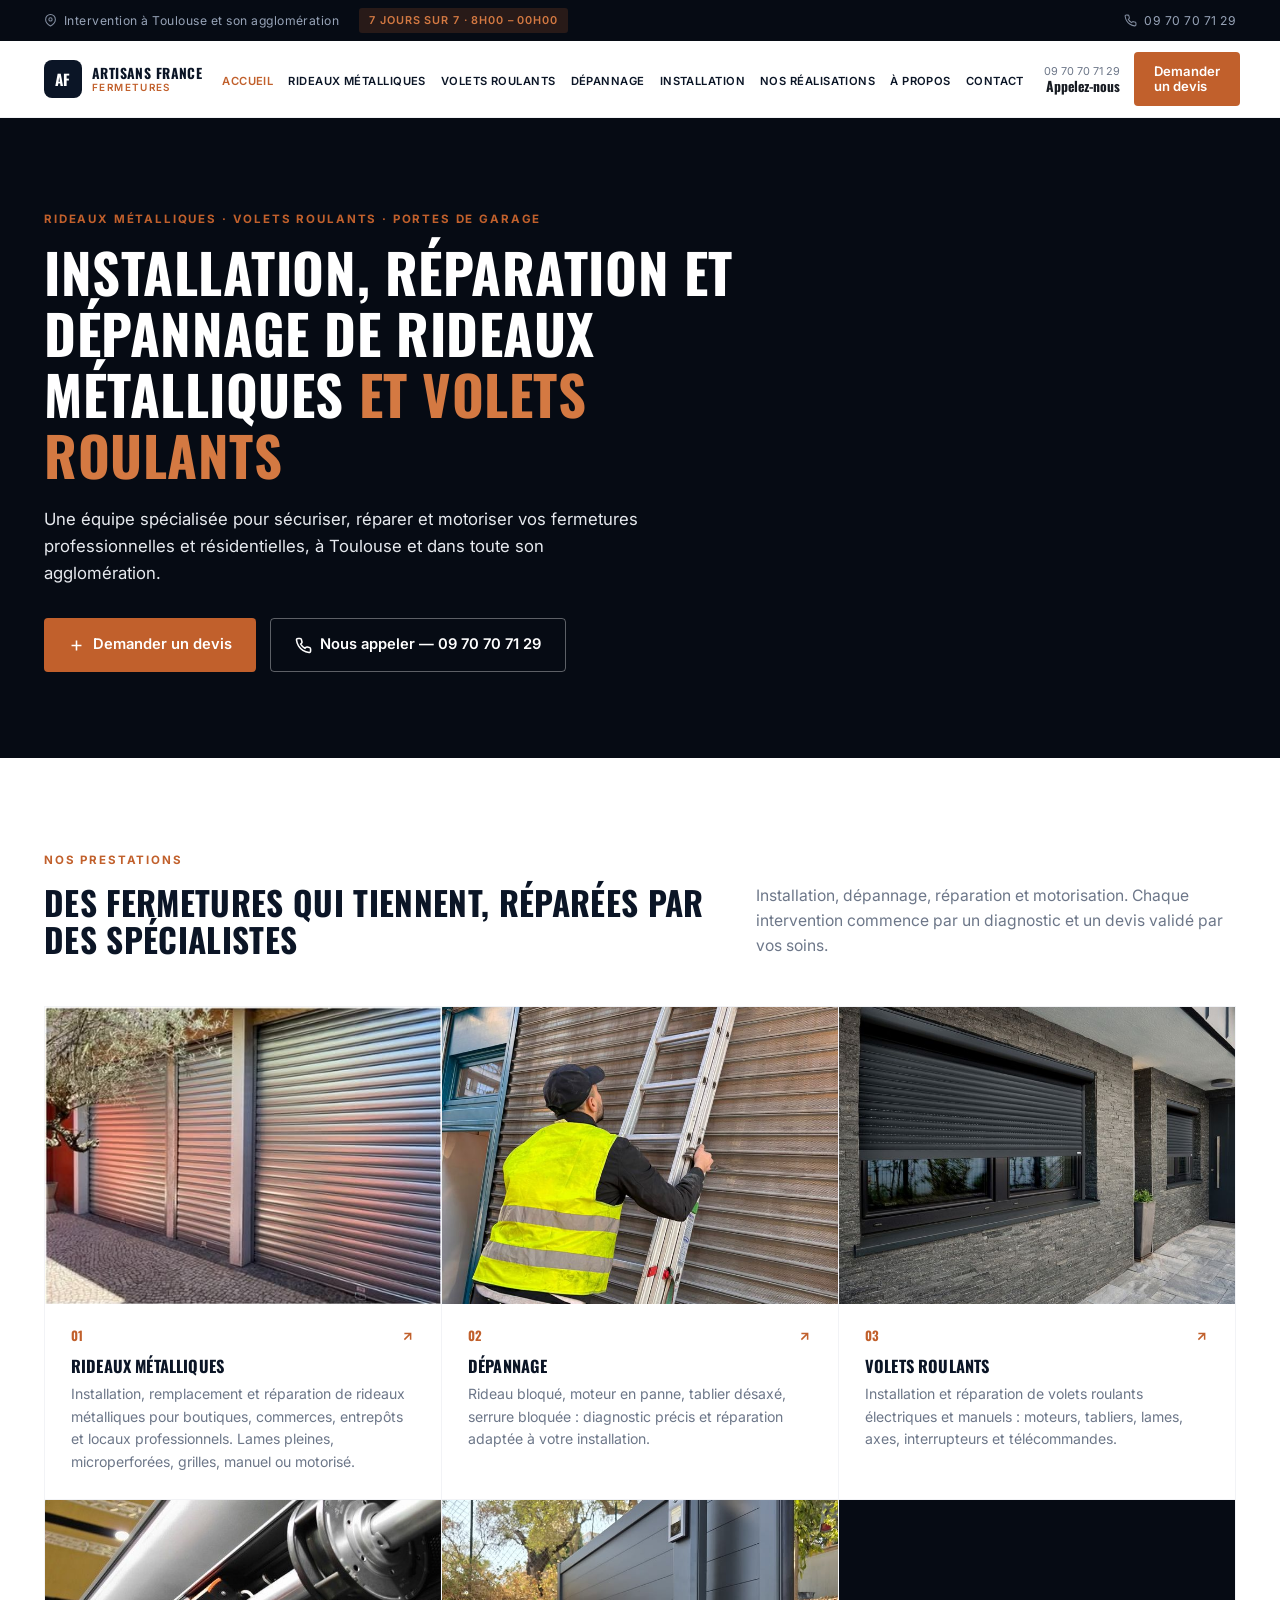
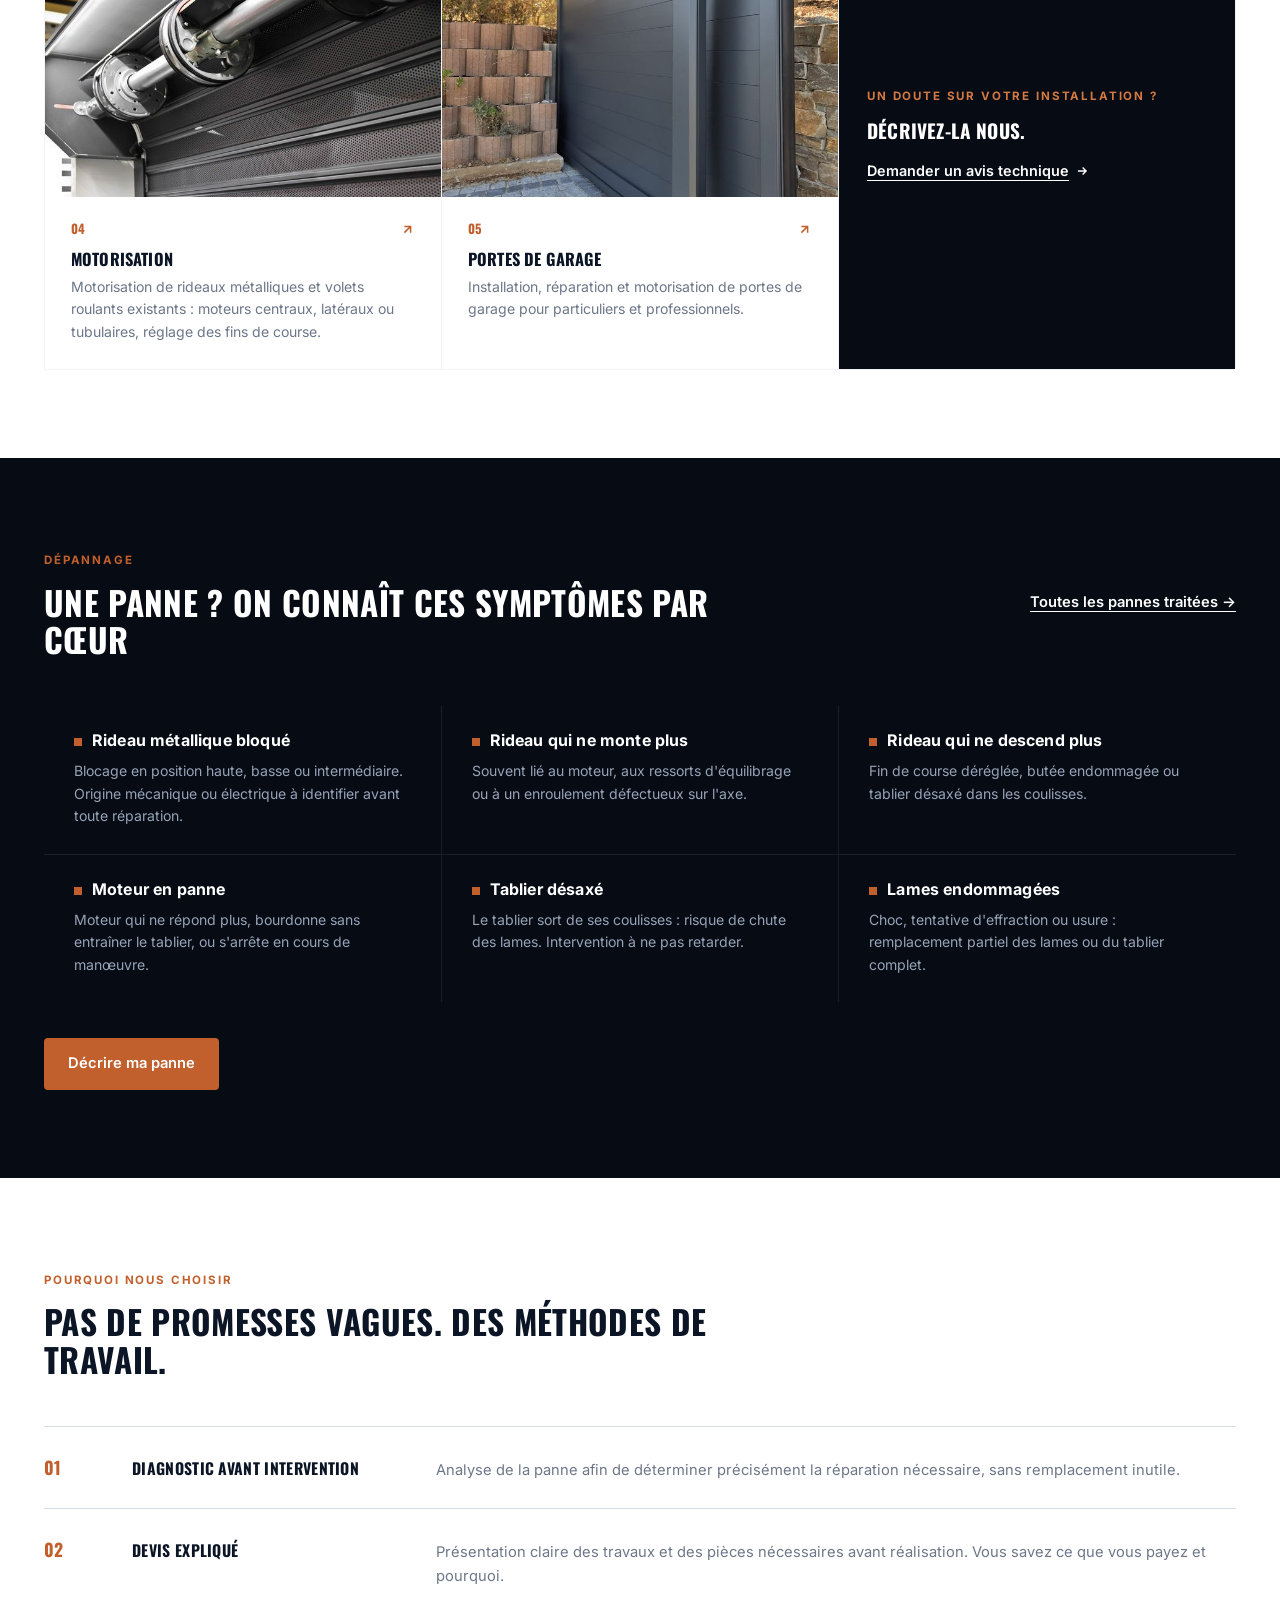
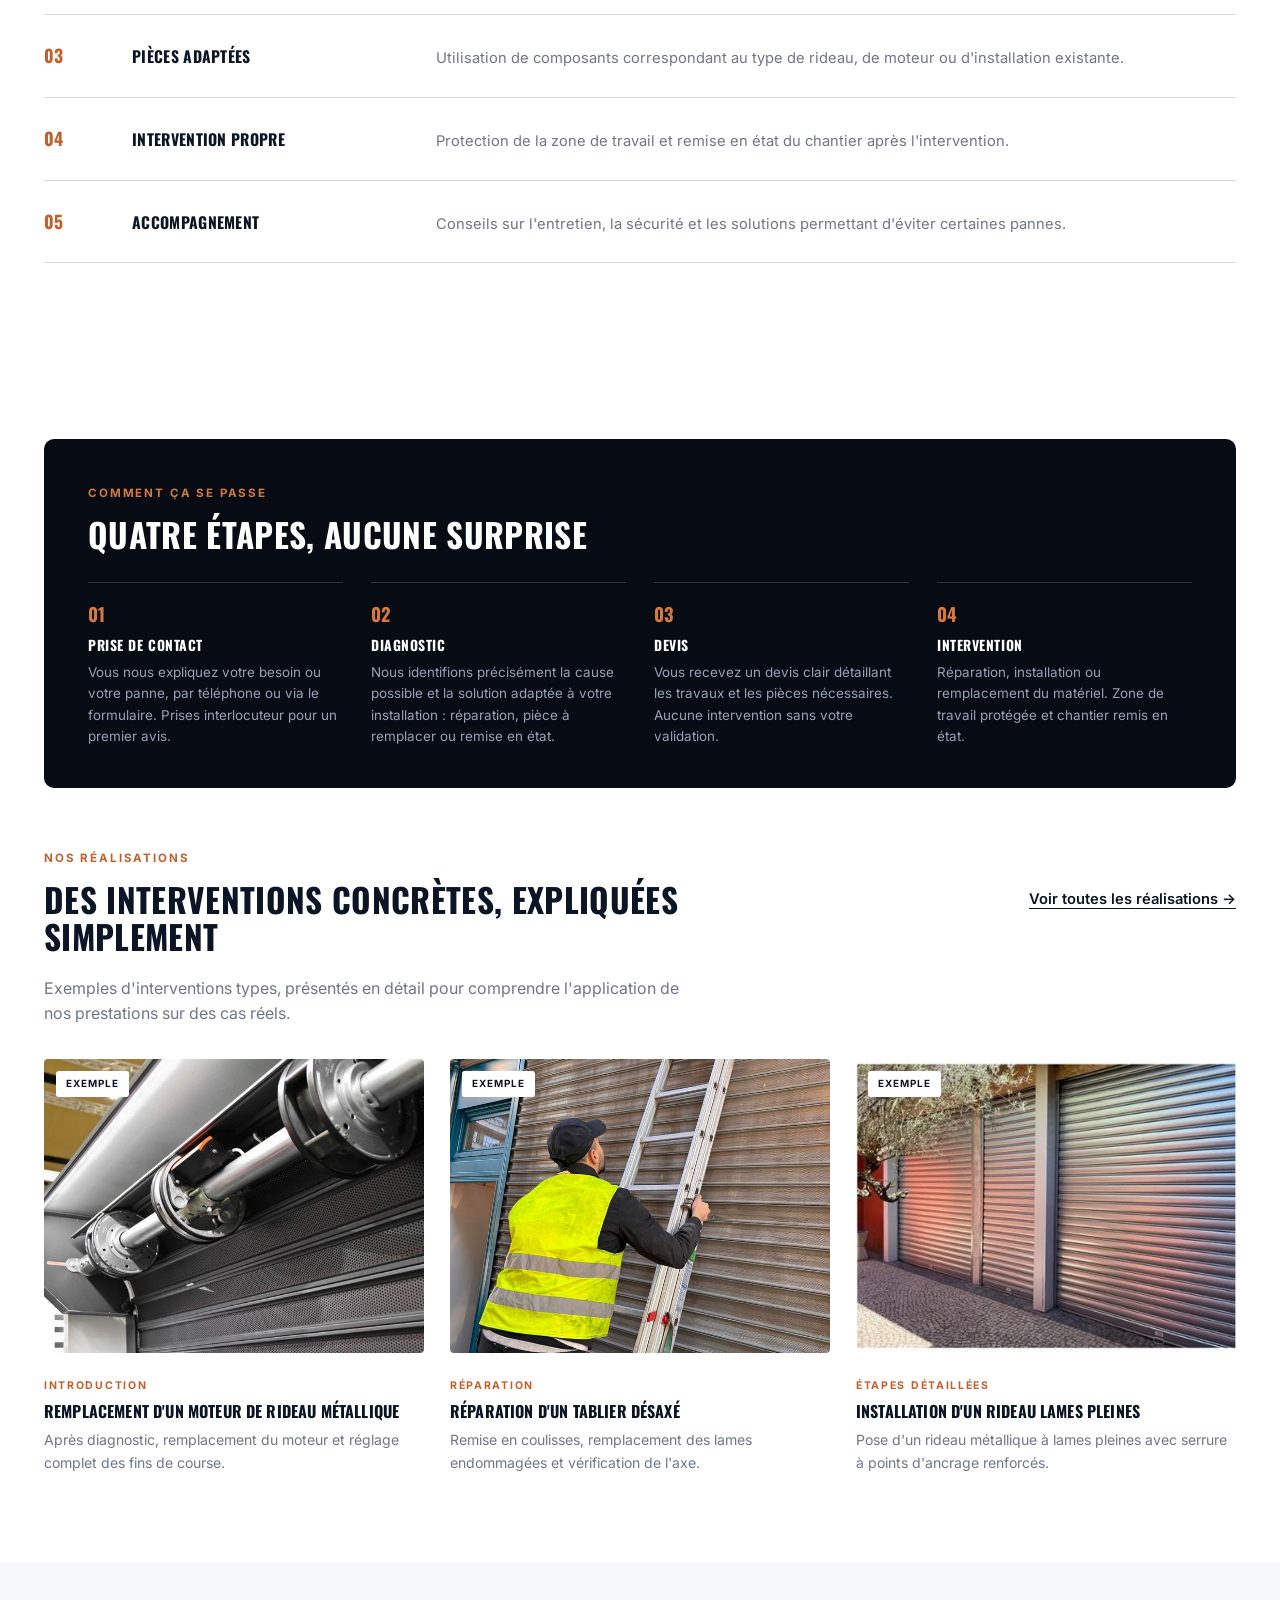
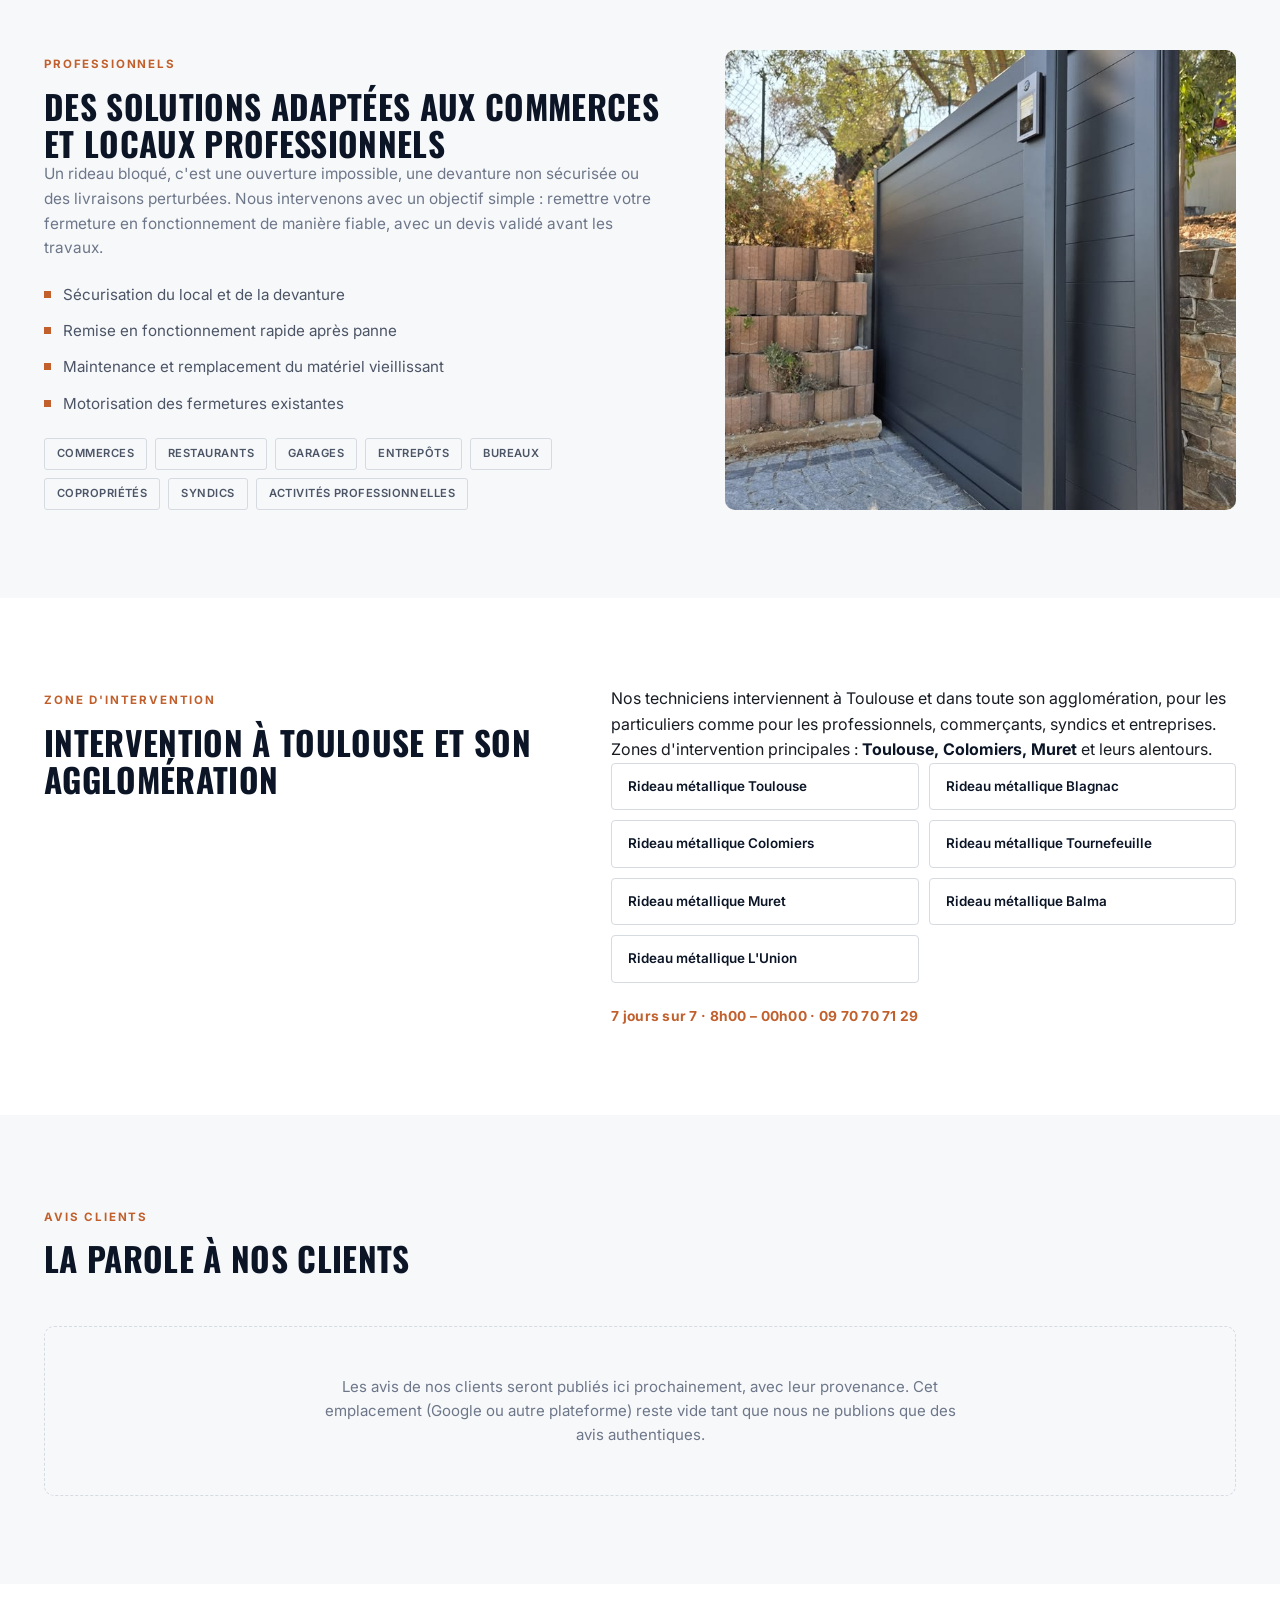
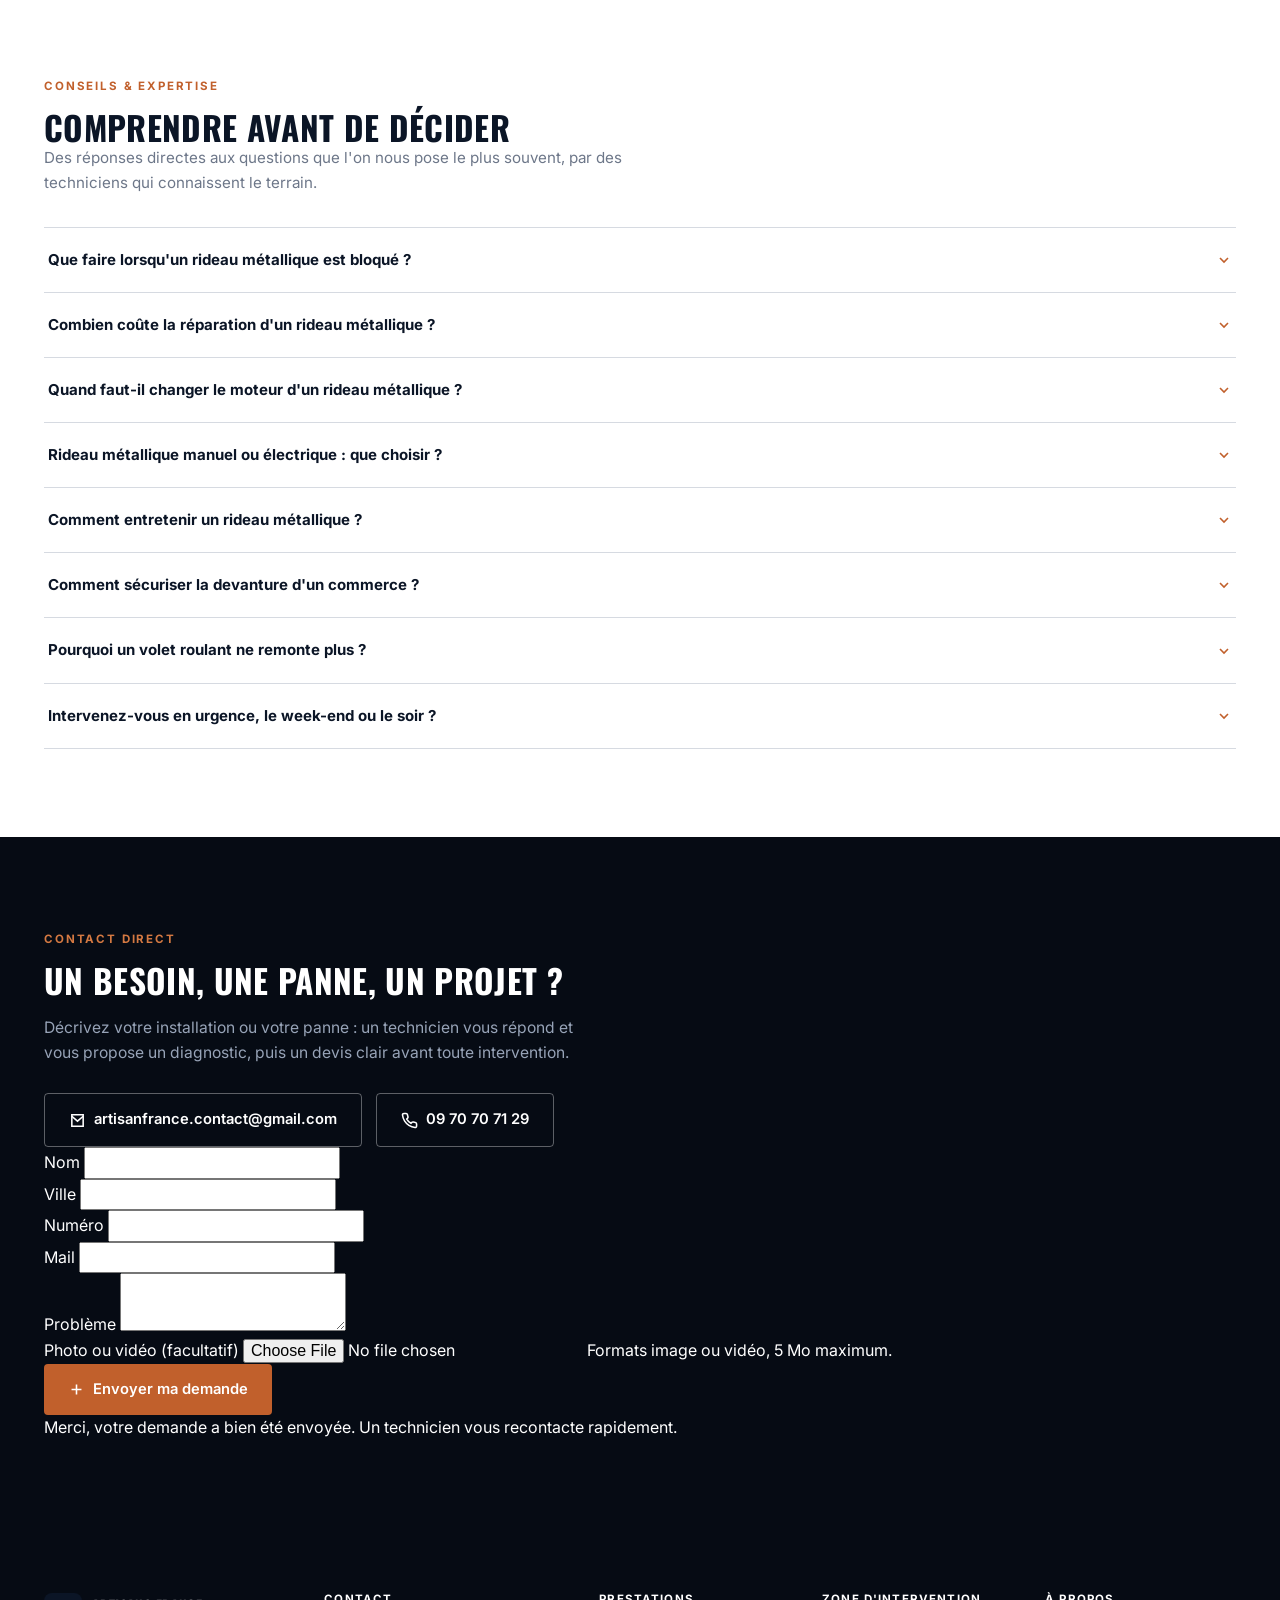
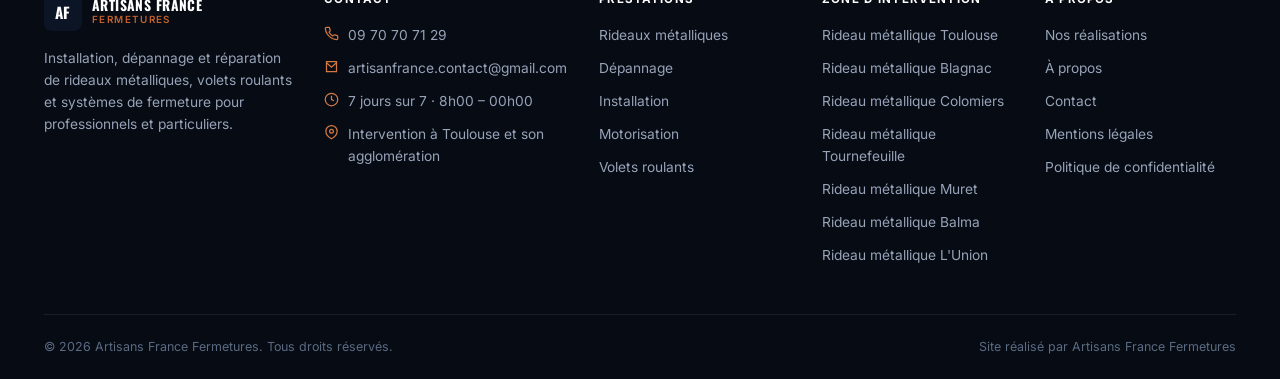
==== index.html @ 37d90411 "Add files via upload" ====
<!DOCTYPE html>
<html lang="fr">
<head>
<meta charset="UTF-8">
<meta name="viewport" content="width=device-width, initial-scale=1">
<title>Artisans France Fermetures — Rideaux Métalliques, Volets Roulants & Portes de Garage à Toulouse</title>
<meta name="description" content="Installation, réparation et dépannage de rideaux métalliques, volets roulants et portes de garage. Techniciens qualifiés, devis clair, intervention à Toulouse et dans son agglomération, 7j/7.">
<meta name="theme-color" content="#060b14">
<link rel="preconnect" href="https://fonts.googleapis.com">
<link rel="preconnect" href="https://fonts.gstatic.com" crossorigin>
<link href="https://fonts.googleapis.com/css2?family=Oswald:wght@500;600;700&family=Inter:wght@400;500;600;700;800&display=swap" rel="stylesheet">
<link rel="stylesheet" href="css/style.css">
<link rel="icon" href="data:image/svg+xml,%3Csvg xmlns='http://www.w3.org/2000/svg' viewBox='0 0 100 100'%3E%3Crect width='100' height='100' rx='16' fill='%23060b14'/%3E%3Cpath d='M20 35h60M20 50h60M20 65h60' stroke='%23c1602c' stroke-width='8' stroke-linecap='round'/%3E%3C/svg%3E">
</head>
<body>

<!-- Top bar -->
<div class="topbar">
  <div class="container">
    <div class="topbar-left">
      <span><svg viewBox="0 0 24 24" fill="none" stroke="currentColor" stroke-width="2"><path d="M21 10c0 7-9 12-9 12s-9-5-9-12a9 9 0 1 1 18 0z"/><circle cx="12" cy="10" r="3"/></svg> Intervention à Toulouse et son agglomération</span>
      <span class="topbar-badge">7 jours sur 7 · 8h00 – 00h00</span>
    </div>
    <div class="topbar-right">
      <a href="tel:+33970707129"><svg viewBox="0 0 24 24" fill="none" stroke="currentColor" stroke-width="2"><path d="M22 16.92v3a2 2 0 0 1-2.18 2 19.79 19.79 0 0 1-8.63-3.07 19.5 19.5 0 0 1-6-6 19.79 19.79 0 0 1-3.07-8.67A2 2 0 0 1 4.11 2h3a2 2 0 0 1 2 1.72c.127.96.362 1.903.7 2.81a2 2 0 0 1-.45 2.11L8.09 9.91a16 16 0 0 0 6 6l1.27-1.27a2 2 0 0 1 2.11-.45c.907.338 1.85.573 2.81.7A2 2 0 0 1 22 16.92z"/></svg> 09 70 70 71 29</a>
    </div>
  </div>
</div>

<!-- Header -->
<header class="site-header">
  <div class="container">
    <a href="index.html" class="brand">
      <span class="brand-mark">AF</span>
      <span class="brand-text"><strong>Artisans France</strong><span>Fermetures</span></span>
    </a>

    <button class="nav-toggle" aria-label="Ouvrir le menu" aria-expanded="false">
      <svg viewBox="0 0 24 24" fill="none" stroke="currentColor" stroke-width="2"><path d="M3 6h18M3 12h18M3 18h18" stroke-linecap="round"/></svg>
    </button>

    <nav class="main-nav">
      <ul>
        <li><a class="nav-link active" href="index.html">Accueil</a></li>
        <li><a class="nav-link" href="rideaux-metalliques.html">Rideaux métalliques</a></li>
        <li><a class="nav-link" href="volets-roulants.html">Volets roulants</a></li>
        <li><a class="nav-link" href="depannage.html">Dépannage</a></li>
        <li><a class="nav-link" href="installation.html">Installation</a></li>
        <li><a class="nav-link" href="#realisations">Nos réalisations</a></li>
        <li><a class="nav-link" href="#apropos">À propos</a></li>
        <li><a class="nav-link" href="#contact">Contact</a></li>
      </ul>
      <div class="header-cta">
        <div class="header-phone">
          <small>09 70 70 71 29</small>
          <strong>Appelez-nous</strong>
        </div>
        <a href="#contact" class="btn btn-primary"><span>Demander</span><span>un devis</span></a>
      </div>
    </nav>
    <div class="nav-backdrop"></div>
  </div>
</header>

<main id="top">

  <!-- HERO -->
  <section class="hero">
    <div class="hero-bg"><img src="Hero volet roulant.jpg" alt="Rideau métallique industriel" loading="eager"></div>
    <div class="container">
      <div class="hero-content reveal in">
        <div class="eyebrow">Rideaux métalliques · Volets roulants · Portes de garage</div>
        <h1>Installation, réparation et dépannage de rideaux métalliques <em>et volets roulants</em></h1>
        <p class="lead">Une équipe spécialisée pour sécuriser, réparer et motoriser vos fermetures professionnelles et résidentielles, à Toulouse et dans toute son agglomération.</p>
        <div class="hero-actions">
          <a href="#contact" class="btn btn-primary"><svg viewBox="0 0 24 24" fill="none" stroke="currentColor" stroke-width="2.2"><path d="M12 5v14M5 12h14"/></svg> Demander un devis</a>
          <a href="tel:+33970707129" class="btn btn-outline"><svg viewBox="0 0 24 24" fill="none" stroke="currentColor" stroke-width="2.2"><path d="M22 16.92v3a2 2 0 0 1-2.18 2 19.79 19.79 0 0 1-8.63-3.07 19.5 19.5 0 0 1-6-6 19.79 19.79 0 0 1-3.07-8.67A2 2 0 0 1 4.11 2h3a2 2 0 0 1 2 1.72c.127.96.362 1.903.7 2.81a2 2 0 0 1-.45 2.11L8.09 9.91a16 16 0 0 0 6 6l1.27-1.27a2 2 0 0 1 2.11-.45c.907.338 1.85.573 2.81.7A2 2 0 0 1 22 16.92z"/></svg> Nous appeler — 09 70 70 71 29</a>
        </div>
      </div>
    </div>
  </section>

  <!-- SERVICES -->
  <section id="services" class="section">
    <div class="container">
      <div class="section-head reveal in">
        <div>
          <div class="eyebrow">Nos prestations</div>
          <h2>Des fermetures qui tiennent, réparées par des spécialistes</h2>
        </div>
        <p>Installation, dépannage, réparation et motorisation. Chaque intervention commence par un diagnostic et un devis validé par vos soins.</p>
      </div>

      <div class="services-grid">
        <a class="service-card reveal in" href="rideaux-metalliques.html">
          <div class="service-photo"><img src="rideaux metalique.jpg" alt="Rideaux métalliques" loading="lazy"></div>
          <div class="service-body">
            <div class="service-index-row"><span>01</span><svg viewBox="0 0 24 24" fill="none" stroke="currentColor" stroke-width="2.4"><path d="M7 17L17 7M7 7h10v10"/></svg></div>
            <h3>Rideaux métalliques</h3>
            <p>Installation, remplacement et réparation de rideaux métalliques pour boutiques, commerces, entrepôts et locaux professionnels. Lames pleines, microperforées, grilles, manuel ou motorisé.</p>
          </div>
        </a>
        <a class="service-card reveal in" href="depannage.html">
          <div class="service-photo"><img src="Dépannage Rideau Métallique.jpg" alt="Dépannage rideau métallique" loading="lazy"></div>
          <div class="service-body">
            <div class="service-index-row"><span>02</span><svg viewBox="0 0 24 24" fill="none" stroke="currentColor" stroke-width="2.4"><path d="M7 17L17 7M7 7h10v10"/></svg></div>
            <h3>Dépannage</h3>
            <p>Rideau bloqué, moteur en panne, tablier désaxé, serrure bloquée : diagnostic précis et réparation adaptée à votre installation.</p>
          </div>
        </a>
        <a class="service-card reveal in" href="volets-roulants.html">
          <div class="service-photo"><img src="Volet roulant.jpg" alt="Volets roulants" loading="lazy"></div>
          <div class="service-body">
            <div class="service-index-row"><span>03</span><svg viewBox="0 0 24 24" fill="none" stroke="currentColor" stroke-width="2.4"><path d="M7 17L17 7M7 7h10v10"/></svg></div>
            <h3>Volets roulants</h3>
            <p>Installation et réparation de volets roulants électriques et manuels : moteurs, tabliers, lames, axes, interrupteurs et télécommandes.</p>
          </div>
        </a>
        <a class="service-card reveal in" href="motorisation.html">
          <div class="service-photo"><img src="motorisation rideaux metalique.jpg" alt="Motorisation de rideau métallique" loading="lazy"></div>
          <div class="service-body">
            <div class="service-index-row"><span>04</span><svg viewBox="0 0 24 24" fill="none" stroke="currentColor" stroke-width="2.4"><path d="M7 17L17 7M7 7h10v10"/></svg></div>
            <h3>Motorisation</h3>
            <p>Motorisation de rideaux métalliques et volets roulants existants : moteurs centraux, latéraux ou tubulaires, réglage des fins de course.</p>
          </div>
        </a>
        <a class="service-card reveal in" href="portes-de-garage.html">
          <div class="service-photo"><img src="porte de garage auto.jpg" alt="Portes de garage" loading="lazy"></div>
          <div class="service-body">
            <div class="service-index-row"><span>05</span><svg viewBox="0 0 24 24" fill="none" stroke="currentColor" stroke-width="2.4"><path d="M7 17L17 7M7 7h10v10"/></svg></div>
            <h3>Portes de garage</h3>
            <p>Installation, réparation et motorisation de portes de garage pour particuliers et professionnels.</p>
          </div>
        </a>
        <div class="service-card service-card--cta reveal in">
          <div class="eyebrow">Un doute sur votre installation ?</div>
          <h3>Décrivez-la nous.</h3>
          <a href="#contact">Demander un avis technique <svg viewBox="0 0 24 24" width="14" height="14" fill="none" stroke="currentColor" stroke-width="2.4"><path d="M5 12h14M13 6l6 6-6 6"/></svg></a>
        </div>
      </div>
    </div>
  </section>

  <!-- DÉPANNAGE / SYMPTÔMES -->
  <section class="section section--dark">
    <div class="container">
      <div class="section-head section-head--link reveal in">
        <div>
          <div class="eyebrow">Dépannage</div>
          <h2>Une panne ? On connaît ces symptômes par cœur</h2>
        </div>
        <a class="section-link" href="depannage.html">Toutes les pannes traitées →</a>
      </div>

      <div class="symptoms-grid">
        <div class="symptom-card reveal in">
          <h3>Rideau métallique bloqué</h3>
          <p>Blocage en position haute, basse ou intermédiaire. Origine mécanique ou électrique à identifier avant toute réparation.</p>
        </div>
        <div class="symptom-card reveal in">
          <h3>Rideau qui ne monte plus</h3>
          <p>Souvent lié au moteur, aux ressorts d'équilibrage ou à un enroulement défectueux sur l'axe.</p>
        </div>
        <div class="symptom-card reveal in">
          <h3>Rideau qui ne descend plus</h3>
          <p>Fin de course déréglée, butée endommagée ou tablier désaxé dans les coulisses.</p>
        </div>
        <div class="symptom-card reveal in">
          <h3>Moteur en panne</h3>
          <p>Moteur qui ne répond plus, bourdonne sans entraîner le tablier, ou s'arrête en cours de manœuvre.</p>
        </div>
        <div class="symptom-card reveal in">
          <h3>Tablier désaxé</h3>
          <p>Le tablier sort de ses coulisses : risque de chute des lames. Intervention à ne pas retarder.</p>
        </div>
        <div class="symptom-card reveal in">
          <h3>Lames endommagées</h3>
          <p>Choc, tentative d'effraction ou usure : remplacement partiel des lames ou du tablier complet.</p>
        </div>
      </div>

      <a href="depannage.html" class="btn btn-primary reveal in">Décrire ma panne</a>
    </div>
  </section>

  <!-- POURQUOI NOUS CHOISIR -->
  <section id="apropos" class="section">
    <div class="container">
      <div class="section-head reveal in">
        <div>
          <div class="eyebrow">Pourquoi nous choisir</div>
          <h2>Pas de promesses vagues. Des méthodes de travail.</h2>
        </div>
      </div>

      <div class="reasons-list">
        <div class="reason-row reveal in">
          <span class="reason-num">01</span>
          <h3>Diagnostic avant intervention</h3>
          <p>Analyse de la panne afin de déterminer précisément la réparation nécessaire, sans remplacement inutile.</p>
        </div>
        <div class="reason-row reveal in">
          <span class="reason-num">02</span>
          <h3>Devis expliqué</h3>
          <p>Présentation claire des travaux et des pièces nécessaires avant réalisation. Vous savez ce que vous payez et pourquoi.</p>
        </div>
        <div class="reason-row reveal in">
          <span class="reason-num">03</span>
          <h3>Pièces adaptées</h3>
          <p>Utilisation de composants correspondant au type de rideau, de moteur ou d'installation existante.</p>
        </div>
        <div class="reason-row reveal in">
          <span class="reason-num">04</span>
          <h3>Intervention propre</h3>
          <p>Protection de la zone de travail et remise en état du chantier après l'intervention.</p>
        </div>
        <div class="reason-row reveal in">
          <span class="reason-num">05</span>
          <h3>Accompagnement</h3>
          <p>Conseils sur l'entretien, la sécurité et les solutions permettant d'éviter certaines pannes.</p>
        </div>
      </div>
    </div>
  </section>

  <!-- COMMENT ÇA SE PASSE + RÉALISATIONS -->
  <section class="section">
    <div class="container">
      <div class="process-panel reveal in">
        <div class="eyebrow">Comment ça se passe</div>
        <h2>Quatre étapes, aucune surprise</h2>
        <div class="process-steps">
          <div class="process-step"><span class="step-num">01</span><h3>Prise de contact</h3><p>Vous nous expliquez votre besoin ou votre panne, par téléphone ou via le formulaire. Prises interlocuteur pour un premier avis.</p></div>
          <div class="process-step"><span class="step-num">02</span><h3>Diagnostic</h3><p>Nous identifions précisément la cause possible et la solution adaptée à votre installation : réparation, pièce à remplacer ou remise en état.</p></div>
          <div class="process-step"><span class="step-num">03</span><h3>Devis</h3><p>Vous recevez un devis clair détaillant les travaux et les pièces nécessaires. Aucune intervention sans votre validation.</p></div>
          <div class="process-step"><span class="step-num">04</span><h3>Intervention</h3><p>Réparation, installation ou remplacement du matériel. Zone de travail protégée et chantier remis en état.</p></div>
        </div>
      </div>

      <div id="realisations">
        <div class="section-head section-head--link reveal in">
          <div>
            <div class="eyebrow">Nos réalisations</div>
            <h2>Des interventions concrètes, expliquées simplement</h2>
          </div>
          <a class="section-link" href="#contact">Voir toutes les réalisations →</a>
        </div>
        <p style="color:var(--gray-500); margin: -28px 0 32px; max-width:640px;">Exemples d'interventions types, présentés en détail pour comprendre l'application de nos prestations sur des cas réels.</p>

        <div class="works-grid">
          <div class="work-card reveal in">
            <div class="work-photo"><span class="work-tag">Exemple</span><img src="motorisation rideaux metalique.jpg" alt="Remplacement d'un moteur de rideau métallique" loading="lazy"></div>
            <div class="eyebrow">Introduction</div>
            <h3>Remplacement d'un moteur de rideau métallique</h3>
            <p>Après diagnostic, remplacement du moteur et réglage complet des fins de course.</p>
          </div>
          <div class="work-card reveal in">
            <div class="work-photo"><span class="work-tag">Exemple</span><img src="Dépannage Rideau Métallique.jpg" alt="Réparation d'un tablier désaxé" loading="lazy"></div>
            <div class="eyebrow">Réparation</div>
            <h3>Réparation d'un tablier désaxé</h3>
            <p>Remise en coulisses, remplacement des lames endommagées et vérification de l'axe.</p>
          </div>
          <div class="work-card reveal in">
            <div class="work-photo"><span class="work-tag">Exemple</span><img src="rideaux metalique.jpg" alt="Installation d'un rideau lames pleines" loading="lazy"></div>
            <div class="eyebrow">Étapes détaillées</div>
            <h3>Installation d'un rideau lames pleines</h3>
            <p>Pose d'un rideau métallique à lames pleines avec serrure à points d'ancrage renforcés.</p>
          </div>
        </div>
      </div>
    </div>
  </section>

  <!-- PROFESSIONNELS -->
  <section class="section section--gray">
    <div class="container">
      <div class="pro-grid">
        <div class="reveal in">
          <div class="eyebrow">Professionnels</div>
          <h2>Des solutions adaptées aux commerces et locaux professionnels</h2>
          <p class="lead-p">Un rideau bloqué, c'est une ouverture impossible, une devanture non sécurisée ou des livraisons perturbées. Nous intervenons avec un objectif simple : remettre votre fermeture en fonctionnement de manière fiable, avec un devis validé avant les travaux.</p>
          <ul class="content-list">
            <li>Sécurisation du local et de la devanture</li>
            <li>Remise en fonctionnement rapide après panne</li>
            <li>Maintenance et remplacement du matériel vieillissant</li>
            <li>Motorisation des fermetures existantes</li>
          </ul>
          <div class="tag-list">
            <span class="tag-pill">Commerces</span>
            <span class="tag-pill">Restaurants</span>
            <span class="tag-pill">Garages</span>
            <span class="tag-pill">Entrepôts</span>
            <span class="tag-pill">Bureaux</span>
            <span class="tag-pill">Copropriétés</span>
            <span class="tag-pill">Syndics</span>
            <span class="tag-pill">Activités professionnelles</span>
          </div>
        </div>
        <div class="pro-photo reveal in">
          <img src="porte de garage auto.jpg" alt="Technicien installant une porte de garage dans un local" loading="lazy">
        </div>
      </div>
    </div>
  </section>

  <!-- ZONE D'INTERVENTION -->
  <section class="section">
    <div class="container">
      <div class="zone-grid">
        <div class="zone-intro reveal in">
          <div class="eyebrow">Zone d'intervention</div>
          <h2>Intervention à Toulouse et son agglomération</h2>
        </div>
        <div class="reveal in">
          <p>Nos techniciens interviennent à Toulouse et dans toute son agglomération, pour les particuliers comme pour les professionnels, commerçants, syndics et entreprises. Zones d'intervention principales : <strong>Toulouse, Colomiers, Muret</strong> et leurs alentours.</p>
          <div class="zone-pills">
            <a class="zone-pill" href="rideaux-metalliques.html">Rideau métallique Toulouse</a>
            <a class="zone-pill" href="rideaux-metalliques.html">Rideau métallique Blagnac</a>
            <a class="zone-pill" href="rideaux-metalliques.html">Rideau métallique Colomiers</a>
            <a class="zone-pill" href="rideaux-metalliques.html">Rideau métallique Tournefeuille</a>
            <a class="zone-pill" href="rideaux-metalliques.html">Rideau métallique Muret</a>
            <a class="zone-pill" href="rideaux-metalliques.html">Rideau métallique Balma</a>
            <a class="zone-pill" href="rideaux-metalliques.html">Rideau métallique L'Union</a>
          </div>
          <div class="zone-hours">7 jours sur 7 · 8h00 – 00h00 · 09 70 70 71 29</div>
        </div>
      </div>
    </div>
  </section>

  <!-- AVIS CLIENTS -->
  <section class="section section--gray">
    <div class="container">
      <div class="section-head reveal in">
        <div>
          <div class="eyebrow">Avis clients</div>
          <h2>La parole à nos clients</h2>
        </div>
      </div>
      <div class="reviews-empty reveal in">
        <p>Les avis de nos clients seront publiés ici prochainement, avec leur provenance. Cet emplacement (Google ou autre plateforme) reste vide tant que nous ne publions que des avis authentiques.</p>
      </div>
    </div>
  </section>

  <!-- FAQ -->
  <section class="section">
    <div class="container">
      <div class="eyebrow">Conseils &amp; expertise</div>
      <h2>Comprendre avant de décider</h2>
      <p class="faq-intro">Des réponses directes aux questions que l'on nous pose le plus souvent, par des techniciens qui connaissent le terrain.</p>

      <div class="faq-list">
        <div class="faq-item">
          <button class="faq-q">Que faire lorsqu'un rideau métallique est bloqué ? <svg viewBox="0 0 24 24" fill="none" stroke="currentColor" stroke-width="2.4"><path d="M6 9l6 6 6-6"/></svg></button>
          <div class="faq-a"><p>Ne forcez pas manuellement ni avec le moteur : cela peut aggraver le blocage ou endommager le tablier. Coupez l'alimentation si le rideau est motorisé et contactez un technicien pour un diagnostic.</p></div>
        </div>
        <div class="faq-item">
          <button class="faq-q">Combien coûte la réparation d'un rideau métallique ? <svg viewBox="0 0 24 24" fill="none" stroke="currentColor" stroke-width="2.4"><path d="M6 9l6 6 6-6"/></svg></button>
          <div class="faq-a"><p>Le coût dépend de la panne (moteur, tablier, ressorts, lames) et du type d'installation. Un diagnostic sur place permet d'établir un devis précis avant toute intervention.</p></div>
        </div>
        <div class="faq-item">
          <button class="faq-q">Quand faut-il changer le moteur d'un rideau métallique ? <svg viewBox="0 0 24 24" fill="none" stroke="currentColor" stroke-width="2.4"><path d="M6 9l6 6 6-6"/></svg></button>
          <div class="faq-a"><p>Lorsque le moteur bourdonne sans entraîner le tablier, s'arrête en cours de manœuvre ou ne répond plus du tout, un remplacement est généralement nécessaire après vérification des autres composants.</p></div>
        </div>
        <div class="faq-item">
          <button class="faq-q">Rideau métallique manuel ou électrique : que choisir ? <svg viewBox="0 0 24 24" fill="none" stroke="currentColor" stroke-width="2.4"><path d="M6 9l6 6 6-6"/></svg></button>
          <div class="faq-a"><p>Le manuel est plus économique et sans entretien électrique ; le motorisé apporte un confort d'usage quotidien. Le choix dépend de la fréquence d'utilisation et de la taille du rideau.</p></div>
        </div>
        <div class="faq-item">
          <button class="faq-q">Comment entretenir un rideau métallique ? <svg viewBox="0 0 24 24" fill="none" stroke="currentColor" stroke-width="2.4"><path d="M6 9l6 6 6-6"/></svg></button>
          <div class="faq-a"><p>Un graissage régulier des coulisses et de l'axe, ainsi qu'une vérification annuelle des fixations et du moteur, permettent d'éviter la plupart des pannes.</p></div>
        </div>
        <div class="faq-item">
          <button class="faq-q">Comment sécuriser la devanture d'un commerce ? <svg viewBox="0 0 24 24" fill="none" stroke="currentColor" stroke-width="2.4"><path d="M6 9l6 6 6-6"/></svg></button>
          <div class="faq-a"><p>Un rideau à lames pleines ou une grille avec serrure à points d'ancrage renforcés reste la solution la plus efficace contre les tentatives d'effraction.</p></div>
        </div>
        <div class="faq-item">
          <button class="faq-q">Pourquoi un volet roulant ne remonte plus ? <svg viewBox="0 0 24 24" fill="none" stroke="currentColor" stroke-width="2.4"><path d="M6 9l6 6 6-6"/></svg></button>
          <div class="faq-a"><p>Cela vient souvent d'un moteur en fin de vie, d'une sangle cassée ou d'un axe d'enroulement défectueux. Un diagnostic permet d'identifier précisément la cause.</p></div>
        </div>
        <div class="faq-item">
          <button class="faq-q">Intervenez-vous en urgence, le week-end ou le soir ? <svg viewBox="0 0 24 24" fill="none" stroke="currentColor" stroke-width="2.4"><path d="M6 9l6 6 6-6"/></svg></button>
          <div class="faq-a"><p>Oui, nos équipes interviennent 7 jours sur 7 de 8h00 à 00h00, y compris pour les urgences de sécurisation après effraction ou blocage total.</p></div>
        </div>
      </div>
    </div>
  </section>

  <!-- CONTACT CTA -->
  <section id="contact" class="section contact-cta">
    <div class="container">
      <div class="contact-grid">
        <div class="contact-pitch">
          <div class="eyebrow">Contact direct</div>
          <h2>Un besoin, une panne, un projet ?</h2>
          <p>Décrivez votre installation ou votre panne : un technicien vous répond et vous propose un diagnostic, puis un devis clair avant toute intervention.</p>
          <div class="contact-cta-actions">
            <a href="mailto:artisanfrance.contact@gmail.com" class="btn btn-outline"><svg viewBox="0 0 24 24" fill="none" stroke="currentColor" stroke-width="2.2"><path d="M4 4h16v16H4z"/><path d="M4 6l8 7 8-7"/></svg> artisanfrance.contact@gmail.com</a>
            <a href="tel:+33970707129" class="btn btn-outline"><svg viewBox="0 0 24 24" fill="none" stroke="currentColor" stroke-width="2.2"><path d="M22 16.92v3a2 2 0 0 1-2.18 2 19.79 19.79 0 0 1-8.63-3.07 19.5 19.5 0 0 1-6-6 19.79 19.79 0 0 1-3.07-8.67A2 2 0 0 1 4.11 2h3a2 2 0 0 1 2 1.72c.127.96.362 1.903.7 2.81a2 2 0 0 1-.45 2.11L8.09 9.91a16 16 0 0 0 6 6l1.27-1.27a2 2 0 0 1 2.11-.45c.907.338 1.85.573 2.81.7A2 2 0 0 1 22 16.92z"/></svg> 09 70 70 71 29</a>
          </div>
        </div>

        <form id="quote-form" class="contact-form-card" action="https://formsubmit.co/ajax/artisanfrance.contact@gmail.com" method="POST" enctype="multipart/form-data">
          <input type="hidden" name="_subject" value="Nouvelle demande — Artisans France Fermetures">
          <input type="hidden" name="_template" value="table">
          <input type="hidden" name="_captcha" value="false">
          <input type="text" name="_honey" style="display:none" tabindex="-1" autocomplete="off">

          <div class="form-row">
            <div class="form-field">
              <label for="f-nom">Nom</label>
              <input type="text" id="f-nom" name="Nom" required>
            </div>
            <div class="form-field">
              <label for="f-ville">Ville</label>
              <input type="text" id="f-ville" name="Ville" required>
            </div>
          </div>
          <div class="form-row">
            <div class="form-field">
              <label for="f-tel">Numéro</label>
              <input type="tel" id="f-tel" name="Numéro" required>
            </div>
            <div class="form-field">
              <label for="f-mail">Mail</label>
              <input type="email" id="f-mail" name="Mail" required>
            </div>
          </div>
          <div class="form-field">
            <label for="f-probleme">Problème</label>
            <textarea id="f-probleme" name="Problème" required></textarea>
          </div>
          <div class="form-field">
            <label for="f-media">Photo ou vidéo (facultatif)</label>
            <input type="file" id="f-media" name="Photo ou vidéo" accept="image/*,video/*">
            <span class="form-note">Formats image ou vidéo, 5 Mo maximum.</span>
          </div>

          <button type="submit" class="btn btn-primary"><svg viewBox="0 0 24 24" fill="none" stroke="currentColor" stroke-width="2.2"><path d="M12 5v14M5 12h14"/></svg> Envoyer ma demande</button>
          <div class="form-success">Merci, votre demande a bien été envoyée. Un technicien vous recontacte rapidement.</div>
        </form>
      </div>
    </div>
  </section>

</main>

<!-- FOOTER -->
<footer class="site-footer">
  <div class="container">
    <div class="footer-grid">
      <div class="footer-brand">
        <a href="index.html" class="brand">
          <span class="brand-mark">AF</span>
          <span class="brand-text"><strong>Artisans France</strong><span>Fermetures</span></span>
        </a>
        <p>Installation, dépannage et réparation de rideaux métalliques, volets roulants et systèmes de fermeture pour professionnels et particuliers.</p>
      </div>
      <div class="footer-col">
        <h4>Contact</h4>
        <ul class="footer-contact">
          <li><svg viewBox="0 0 24 24" fill="none" stroke="currentColor" stroke-width="2"><path d="M22 16.92v3a2 2 0 0 1-2.18 2 19.79 19.79 0 0 1-8.63-3.07 19.5 19.5 0 0 1-6-6 19.79 19.79 0 0 1-3.07-8.67A2 2 0 0 1 4.11 2h3a2 2 0 0 1 2 1.72c.127.96.362 1.903.7 2.81a2 2 0 0 1-.45 2.11L8.09 9.91a16 16 0 0 0 6 6l1.27-1.27a2 2 0 0 1 2.11-.45c.907.338 1.85.573 2.81.7A2 2 0 0 1 22 16.92z"/></svg><a href="tel:+33970707129">09 70 70 71 29</a></li>
          <li><svg viewBox="0 0 24 24" fill="none" stroke="currentColor" stroke-width="2"><path d="M4 4h16v16H4z"/><path d="M4 6l8 7 8-7"/></svg><a href="mailto:artisanfrance.contact@gmail.com">artisanfrance.contact@gmail.com</a></li>
          <li><svg viewBox="0 0 24 24" fill="none" stroke="currentColor" stroke-width="2"><circle cx="12" cy="12" r="10"/><path d="M12 6v6l4 2"/></svg><span>7 jours sur 7 · 8h00 – 00h00</span></li>
          <li><svg viewBox="0 0 24 24" fill="none" stroke="currentColor" stroke-width="2"><path d="M21 10c0 7-9 12-9 12s-9-5-9-12a9 9 0 1 1 18 0z"/><circle cx="12" cy="10" r="3"/></svg><span>Intervention à Toulouse et son agglomération</span></li>
        </ul>
      </div>
      <div class="footer-col">
        <h4>Prestations</h4>
        <ul>
          <li><a href="rideaux-metalliques.html">Rideaux métalliques</a></li>
          <li><a href="depannage.html">Dépannage</a></li>
          <li><a href="installation.html">Installation</a></li>
          <li><a href="motorisation.html">Motorisation</a></li>
          <li><a href="volets-roulants.html">Volets roulants</a></li>
        </ul>
      </div>
      <div class="footer-col">
        <h4>Zone d'intervention</h4>
        <ul>
          <li><a href="rideaux-metalliques.html">Rideau métallique Toulouse</a></li>
          <li><a href="rideaux-metalliques.html">Rideau métallique Blagnac</a></li>
          <li><a href="rideaux-metalliques.html">Rideau métallique Colomiers</a></li>
          <li><a href="rideaux-metalliques.html">Rideau métallique Tournefeuille</a></li>
          <li><a href="rideaux-metalliques.html">Rideau métallique Muret</a></li>
          <li><a href="rideaux-metalliques.html">Rideau métallique Balma</a></li>
          <li><a href="rideaux-metalliques.html">Rideau métallique L'Union</a></li>
        </ul>
      </div>
      <div class="footer-col">
        <h4>À propos</h4>
        <ul>
          <li><a href="#realisations">Nos réalisations</a></li>
          <li><a href="#apropos">À propos</a></li>
          <li><a href="#contact">Contact</a></li>
          <li><a href="#">Mentions légales</a></li>
          <li><a href="#">Politique de confidentialité</a></li>
        </ul>
      </div>
    </div>
    <div class="footer-bottom">
      <span>© 2026 Artisans France Fermetures. Tous droits réservés.</span>
      <span>Site réalisé par Artisans France Fermetures</span>
    </div>
  </div>
</footer>

<script src="js/main.js"></script>
</body>
</html>
---- css/style.css ----
/* ==========================================================================
   ARTISANS FRANCE FERMETURES — Design system
   ========================================================================== */

:root {
  --navy-950: #060b14;
  --navy-900: #0b1526;
  --navy-800: #101d33;
  --navy-700: #17284a;
  --steel-500: #5b6b82;
  --steel-300: #97a3b7;
  --steel-100: #e7eaef;
  --orange-600: #a8501f;
  --orange-500: #c1602c;
  --orange-400: #d47942;
  --orange-050: #fbeee5;
  --gray-900: #171b22;
  --gray-700: #4c5566;
  --gray-500: #6d7789;
  --gray-300: #d6dae1;
  --gray-100: #f2f3f6;
  --gray-050: #f7f8fa;
  --white: #ffffff;

  --font-head: "Oswald", "Arial Narrow", sans-serif;
  --font-body: "Inter", -apple-system, Segoe UI, Roboto, sans-serif;

  --radius-sm: 4px;
  --radius-md: 10px;
  --radius-lg: 18px;
  --shadow-sm: 0 2px 10px rgba(6, 11, 20, 0.08);
  --shadow-md: 0 10px 30px rgba(6, 11, 20, 0.14);
  --container: 1240px;
}

/* Reset ------------------------------------------------------------------ */
*, *::before, *::after { box-sizing: border-box; }
html { scroll-behavior: smooth; }
body, h1, h2, h3, h4, p, ul, ol, figure { margin: 0; }
ul, ol { padding: 0; list-style: none; }
img { max-width: 100%; display: block; }
a { color: inherit; text-decoration: none; }
button { font: inherit; cursor: pointer; border: none; background: none; color: inherit; }
input, textarea, select { font: inherit; }

body {
  font-family: var(--font-body);
  color: var(--gray-900);
  background: var(--white);
  line-height: 1.6;
  -webkit-font-smoothing: antialiased;
}

h1, h2, h3, h4 {
  font-family: var(--font-head);
  text-transform: uppercase;
  letter-spacing: 0.01em;
  line-height: 1.12;
  font-weight: 700;
  color: var(--navy-900);
}

.container {
  width: 100%;
  max-width: var(--container);
  margin: 0 auto;
  padding: 0 24px;
}

.eyebrow {
  display: inline-flex;
  align-items: center;
  gap: 8px;
  font-family: var(--font-body);
  font-size: 0.72rem;
  font-weight: 700;
  letter-spacing: 0.16em;
  text-transform: uppercase;
  color: var(--orange-500);
  margin-bottom: 14px;
}

.section {
  padding: 88px 0;
}
.section--tight { padding: 64px 0; }
.section--dark {
  background: var(--navy-950);
  color: var(--steel-100);
}
.section--dark h2 { color: var(--white); }
.section--gray { background: var(--gray-050); }

.section-head {
  display: grid;
  grid-template-columns: 1.4fr 1fr;
  gap: 40px;
  align-items: end;
  margin-bottom: 48px;
}
.section-head p { color: var(--gray-500); font-size: 0.98rem; }
.section-head--split { align-items: start; }
.section-head--link { align-items: center; }
.section-head .section-link {
  justify-self: end;
  font-weight: 600;
  font-size: 0.92rem;
  color: var(--navy-900);
  text-decoration: underline;
  text-underline-offset: 4px;
  white-space: nowrap;
}
.section--dark .section-head .section-link,
.section--dark .section-link { color: var(--white); }

h2 { font-size: clamp(1.7rem, 2.6vw, 2.4rem); }

/* Buttons ------------------------------------------------------------------ */
.btn {
  display: inline-flex;
  align-items: center;
  justify-content: center;
  gap: 8px;
  padding: 14px 24px;
  border-radius: var(--radius-sm);
  font-weight: 600;
  font-size: 0.92rem;
  white-space: nowrap;
  transition: background 0.2s ease, color 0.2s ease, border-color 0.2s ease;
}
.btn svg { width: 17px; height: 17px; flex: none; }
.btn-primary {
  background: var(--orange-500);
  color: var(--white);
}
.btn-primary:hover { background: var(--orange-600); }
.btn-outline {
  background: transparent;
  border: 1.5px solid rgba(255, 255, 255, 0.35);
  color: var(--white);
}
.btn-outline:hover { border-color: #fff; background: rgba(255, 255, 255, 0.08); }
.btn-outline-dark {
  background: transparent;
  border: 1.5px solid var(--navy-900);
  color: var(--navy-900);
}
.btn-outline-dark:hover { background: var(--navy-900); color: #fff; }

/* Topbar ------------------------------------------------------------------ */
.topbar {
  background: var(--navy-950);
  color: var(--steel-300);
  font-size: 0.76rem;
  letter-spacing: 0.04em;
}
.topbar .container {
  display: flex;
  align-items: center;
  justify-content: space-between;
  min-height: 40px;
  flex-wrap: wrap;
  gap: 8px 24px;
  padding-top: 8px;
  padding-bottom: 8px;
}
.topbar-left, .topbar-right { display: flex; align-items: center; gap: 20px; flex-wrap: wrap; }
.topbar a, .topbar span { display: inline-flex; align-items: center; gap: 7px; }
.topbar svg { width: 13px; height: 13px; opacity: 0.85; }
.topbar-badge {
  background: rgba(193, 96, 44, 0.18);
  color: var(--orange-400);
  padding: 4px 10px;
  border-radius: 3px;
  font-weight: 600;
  text-transform: uppercase;
  font-size: 0.68rem;
  letter-spacing: 0.08em;
}

/* Header ------------------------------------------------------------------ */
.site-header {
  background: var(--white);
  border-bottom: 1px solid var(--gray-100);
  position: sticky;
  top: 0;
  z-index: 40;
}
.site-header .container {
  display: flex;
  align-items: center;
  justify-content: space-between;
  min-height: 76px;
  gap: 20px;
}
.brand { display: flex; align-items: center; gap: 10px; }
.brand-mark {
  width: 38px;
  height: 38px;
  border-radius: 8px;
  background: var(--navy-900);
  color: var(--white);
  display: flex;
  align-items: center;
  justify-content: center;
  font-family: var(--font-head);
  font-weight: 700;
  font-size: 0.95rem;
  letter-spacing: 0.02em;
  flex: none;
}
.brand-text { display: flex; flex-direction: column; line-height: 1.15; white-space: nowrap; }
.brand-text strong {
  font-family: var(--font-head);
  font-weight: 700;
  font-size: 0.86rem;
  letter-spacing: 0.03em;
  color: var(--navy-900);
  text-transform: uppercase;
  white-space: nowrap;
}
.brand-text span {
  font-size: 0.62rem;
  font-weight: 600;
  letter-spacing: 0.14em;
  color: var(--orange-500);
  text-transform: uppercase;
  white-space: nowrap;
}

.nav-toggle {
  display: none;
  width: 40px;
  height: 40px;
  align-items: center;
  justify-content: center;
  color: var(--navy-900);
}
.nav-toggle svg { width: 24px; height: 24px; }

.main-nav { display: flex; align-items: center; gap: 20px; flex: 1; justify-content: flex-end; }
.main-nav ul { display: flex; align-items: center; gap: 15px; }
.nav-link {
  font-size: 0.7rem;
  font-weight: 600;
  letter-spacing: 0.04em;
  text-transform: uppercase;
  color: var(--navy-900);
  padding: 6px 0;
  position: relative;
  white-space: nowrap;
}
.nav-link:hover, .nav-link.active { color: var(--orange-500); }

.header-cta { display: flex; align-items: center; gap: 14px; }
.header-phone { display: flex; flex-direction: column; line-height: 1.2; text-align: right; white-space: nowrap; }
.header-phone a { color: var(--navy-900); }
.header-phone small { font-size: 0.68rem; color: var(--gray-500); }
.header-phone strong { font-family: var(--font-head); font-size: 0.86rem; white-space: nowrap; }
.header-cta .btn-primary { padding: 12px 20px; line-height: 1.15; text-align: left; flex-direction: column; align-items: flex-start; gap: 0; }
.header-cta .btn-primary span { display: block; font-size: 0.82rem; }

.nav-backdrop { display: none; }

/* Hero ------------------------------------------------------------------ */
.hero {
  position: relative;
  min-height: 640px;
  display: flex;
  align-items: center;
  background: linear-gradient(100deg, rgba(6, 11, 20, 0.94) 20%, rgba(6, 11, 20, 0.55) 65%, rgba(6, 11, 20, 0.35) 100%), var(--navy-950) center/cover no-repeat;
  color: var(--white);
}
.hero-bg {
  position: absolute;
  inset: 0;
  z-index: -1;
  overflow: hidden;
}
.hero-bg img { width: 100%; height: 100%; object-fit: cover; opacity: 0.65; }
.hero .container { padding-top: 72px; padding-bottom: 72px; }
.hero-content { max-width: 720px; }
.hero h1 {
  color: var(--white);
  font-size: clamp(2.1rem, 4.4vw, 3.4rem);
  margin-bottom: 20px;
}
.hero h1 em { font-style: normal; color: var(--orange-400); }
.hero .lead {
  color: var(--steel-100);
  font-size: 1.05rem;
  max-width: 600px;
  margin-bottom: 32px;
}
.hero-actions { display: flex; gap: 14px; flex-wrap: wrap; }

/* Services grid ------------------------------------------------------------------ */
.services-grid {
  display: grid;
  grid-template-columns: repeat(3, 1fr);
  gap: 1px;
  background: var(--gray-100);
  border: 1px solid var(--gray-100);
}
.service-card { background: var(--white); display: flex; flex-direction: column; }
.service-photo { position: relative; aspect-ratio: 4 / 3; overflow: hidden; background: var(--gray-100); }
.service-photo img { width: 100%; height: 100%; object-fit: cover; }
.service-body { padding: 22px 26px 26px; flex: 1; display: flex; flex-direction: column; }
.service-index-row {
  display: flex;
  align-items: center;
  justify-content: space-between;
  font-family: var(--font-head);
  font-weight: 700;
  font-size: 0.8rem;
  color: var(--orange-500);
  margin-bottom: 10px;
}
.service-index-row svg { width: 15px; height: 15px; }
.service-card h3 { font-size: 1.02rem; margin-bottom: 8px; letter-spacing: 0.01em; }
.service-card p { color: var(--gray-500); font-size: 0.88rem; }
.service-card--cta {
  background: var(--navy-950);
  color: var(--white);
  padding: 32px 28px;
  justify-content: center;
}
.service-card--cta .eyebrow { color: var(--orange-400); }
.service-card--cta h3 { color: var(--white); font-size: 1.2rem; margin-bottom: 18px; }
.service-card--cta a { font-weight: 600; font-size: 0.9rem; text-decoration: underline; text-underline-offset: 4px; display: inline-flex; align-items: center; gap: 6px; }

/* Symptômes (dépannage) ------------------------------------------------------------------ */
.symptoms-grid {
  display: grid;
  grid-template-columns: repeat(3, 1fr);
  gap: 1px;
  background: rgba(255, 255, 255, 0.08);
  margin-bottom: 36px;
}
.symptom-card { background: var(--navy-950); padding: 26px 30px; }
.symptom-card h3 {
  color: var(--white);
  font-family: var(--font-body);
  text-transform: none;
  font-size: 1rem;
  font-weight: 700;
  display: flex;
  gap: 10px;
  margin-bottom: 10px;
}
.symptom-card h3::before {
  content: "";
  width: 8px;
  height: 8px;
  background: var(--orange-500);
  flex: none;
  margin-top: 6px;
}
.symptom-card p { color: var(--steel-300); font-size: 0.88rem; }

/* Pourquoi nous choisir ------------------------------------------------------------------ */
.reasons-list { border-top: 1px solid var(--gray-300); margin-top: 8px; }
.reason-row {
  display: grid;
  grid-template-columns: 64px 280px 1fr;
  gap: 24px;
  align-items: baseline;
  padding: 26px 0;
  border-bottom: 1px solid var(--gray-300);
}
.reason-row .reason-num { font-family: var(--font-head); color: var(--orange-500); font-weight: 700; font-size: 1.1rem; }
.reason-row h3 { font-size: 0.98rem; letter-spacing: 0.02em; }
.reason-row p { color: var(--gray-500); font-size: 0.92rem; }

/* Comment ça se passe ------------------------------------------------------------------ */
.process-panel {
  background: var(--navy-950);
  color: var(--white);
  border-radius: var(--radius-md);
  padding: 40px 44px;
  margin-bottom: 56px;
}
.process-panel .eyebrow { color: var(--orange-400); }
.process-panel h2 { color: var(--white); margin-bottom: 28px; }
.process-steps { display: grid; grid-template-columns: repeat(4, 1fr); gap: 28px; }
.process-step { border-top: 1px solid rgba(255, 255, 255, 0.16); padding-top: 16px; }
.process-step .step-num { font-family: var(--font-head); color: var(--orange-400); font-weight: 700; font-size: 1.15rem; display: block; margin-bottom: 10px; }
.process-step h3 { color: var(--white); font-size: 0.86rem; letter-spacing: 0.04em; margin-bottom: 8px; }
.process-step p { color: var(--steel-300); font-size: 0.84rem; }

/* Réalisations ------------------------------------------------------------------ */
.works-grid { display: grid; grid-template-columns: repeat(3, 1fr); gap: 26px; }
.work-card { background: var(--white); }
.work-photo { position: relative; aspect-ratio: 4 / 3.1; overflow: hidden; border-radius: var(--radius-sm); margin-bottom: 18px; background: var(--gray-100); }
.work-photo img { width: 100%; height: 100%; object-fit: cover; }
.work-tag {
  position: absolute;
  top: 12px;
  left: 12px;
  background: var(--white);
  color: var(--navy-900);
  font-size: 0.62rem;
  font-weight: 700;
  letter-spacing: 0.1em;
  text-transform: uppercase;
  padding: 5px 10px;
  border-radius: 3px;
}
.work-card .eyebrow { font-size: 0.66rem; margin-bottom: 8px; }
.work-card h3 { font-size: 1rem; margin-bottom: 8px; }
.work-card p { color: var(--gray-500); font-size: 0.88rem; }

/* Professionnels ------------------------------------------------------------------ */
.pro-grid { display: grid; grid-template-columns: 1.1fr 0.9fr; gap: 56px; align-items: center; }
.pro-grid p.lead-p { color: var(--gray-500); margin-bottom: 22px; font-size: 0.96rem; }
.pro-list { display: flex; flex-direction: column; gap: 10px; margin-bottom: 26px; }
.pro-list li { display: flex; gap: 10px; font-size: 0.92rem; color: var(--gray-700); }
.pro-list li::before { content: ""; width: 7px; height: 7px; background: var(--orange-500); margin-top: 7px; flex: none; }
.tag-list { display: flex; flex-wrap: wrap; gap: 8px; }
.tag-pill {
  border: 1px solid var(--gray-300);
  color: var(--gray-700);
  font-size: 0.7rem;
  font-weight: 600;
  letter-spacing: 0.04em;
  text-transform: uppercase;
  padding: 6px 12px;
  border-radius: 3px;
}
.pro-photo { border-radius: var(--radius-md); overflow: hidden; aspect-ratio: 4/3.6; background: var(--gray-100); }
.pro-photo img { width: 100%; height: 100%; object-fit: cover; }

/* Zone d'intervention ------------------------------------------------------------------ */
.zone-grid { display: grid; grid-template-columns: 0.9fr 1.1fr; gap: 56px; align-items: start; }
.zone-grid > .zone-intro p { color: var(--gray-500); font-size: 0.95rem; margin-bottom: 22px; }
.zone-grid strong { color: var(--navy-900); }
.zone-pills { display: grid; grid-template-columns: repeat(2, 1fr); gap: 10px; margin-bottom: 22px; }
.zone-pill {
  border: 1px solid var(--gray-300);
  background: var(--white);
  padding: 12px 16px;
  border-radius: var(--radius-sm);
  font-size: 0.84rem;
  font-weight: 600;
  color: var(--navy-900);
}
.zone-pill:hover { border-color: var(--orange-500); color: var(--orange-500); }
.zone-hours { color: var(--orange-500); font-weight: 700; font-size: 0.86rem; letter-spacing: 0.02em; }

/* Avis clients ------------------------------------------------------------------ */
.reviews-empty {
  border: 1.5px dashed var(--gray-300);
  border-radius: var(--radius-md);
  padding: 48px 40px;
  text-align: center;
}
.reviews-empty p { color: var(--gray-500); font-size: 0.94rem; max-width: 640px; margin: 0 auto; }

/* FAQ ------------------------------------------------------------------ */
.faq-intro { color: var(--gray-500); max-width: 640px; margin-bottom: 8px; font-size: 0.95rem; }
.faq-list { border-top: 1px solid var(--gray-300); margin-top: 32px; }
.faq-item { border-bottom: 1px solid var(--gray-300); }
.faq-q {
  width: 100%;
  display: flex;
  align-items: center;
  justify-content: space-between;
  gap: 16px;
  padding: 20px 4px;
  text-align: left;
  font-weight: 700;
  font-size: 0.94rem;
  color: var(--navy-900);
}
.faq-q svg { width: 16px; height: 16px; color: var(--orange-500); flex: none; transition: transform 0.2s ease; }
.faq-item.open .faq-q svg { transform: rotate(180deg); }
.faq-a {
  max-height: 0;
  overflow: hidden;
  transition: max-height 0.25s ease;
}
.faq-item.open .faq-a { max-height: 240px; }
.faq-a p { color: var(--gray-500); font-size: 0.9rem; padding: 0 4px 22px; max-width: 760px; }

/* Contact CTA ------------------------------------------------------------------ */
.contact-cta { background: var(--navy-950); color: var(--white); }
.contact-cta .eyebrow { color: var(--orange-400); }
.contact-cta h2 { color: var(--white); max-width: 640px; margin-bottom: 16px; }
.contact-cta p { color: var(--steel-300); max-width: 560px; margin-bottom: 28px; font-size: 0.98rem; }
.contact-cta-actions { display: flex; gap: 14px; flex-wrap: wrap; }

/* Footer ------------------------------------------------------------------ */
.site-footer { background: var(--navy-950); color: var(--steel-300); padding: 64px 0 0; }
.footer-grid { display: grid; grid-template-columns: 1.3fr 1fr 1fr 1fr 1fr; gap: 32px; padding-bottom: 48px; }
.footer-brand .brand { margin-bottom: 16px; }
.footer-brand .brand-text strong { color: var(--white); }
.footer-brand p { font-size: 0.86rem; color: var(--steel-300); max-width: 260px; }
.footer-col h4 {
  color: var(--white);
  font-family: var(--font-body);
  text-transform: uppercase;
  font-size: 0.72rem;
  letter-spacing: 0.1em;
  font-weight: 700;
  margin-bottom: 18px;
}
.footer-col ul { display: flex; flex-direction: column; gap: 11px; }
.footer-col a, .footer-col li { font-size: 0.86rem; color: var(--steel-300); }
.footer-col a:hover { color: var(--orange-400); }
.footer-contact li { display: flex; align-items: flex-start; gap: 9px; margin-bottom: 0; }
.footer-contact svg { width: 15px; height: 15px; margin-top: 2px; flex: none; color: var(--orange-400); }
.footer-bottom {
  border-top: 1px solid rgba(255, 255, 255, 0.08);
  padding: 22px 0;
  display: flex;
  justify-content: space-between;
  flex-wrap: wrap;
  gap: 12px;
  font-size: 0.78rem;
  color: var(--steel-500);
}

/* Service page hero variant (sub-pages) ------------------------------------------------------------------ */
.page-hero {
  background: linear-gradient(100deg, rgba(6, 11, 20, 0.95) 25%, rgba(6, 11, 20, 0.6) 100%), var(--navy-950) center/cover no-repeat;
  color: var(--white);
  padding: 64px 0;
}
.page-hero h1 { color: var(--white); font-size: clamp(1.9rem, 3.6vw, 2.8rem); max-width: 780px; margin-bottom: 16px; }
.page-hero .lead { color: var(--steel-100); max-width: 640px; margin-bottom: 28px; font-size: 1.02rem; }
.breadcrumb { display: flex; gap: 8px; align-items: center; font-size: 0.78rem; color: var(--steel-300); margin-bottom: 22px; text-transform: uppercase; letter-spacing: 0.05em; }
.breadcrumb a:hover { color: var(--orange-400); }

.content-grid { display: grid; grid-template-columns: 1.5fr 1fr; gap: 56px; align-items: start; }
.content-grid h2 { margin-bottom: 18px; }
.content-grid p { color: var(--gray-500); margin-bottom: 16px; font-size: 0.96rem; }
.content-list { display: flex; flex-direction: column; gap: 12px; margin: 22px 0; }
.content-list li { display: flex; gap: 12px; font-size: 0.95rem; color: var(--gray-700); }
.content-list li::before { content: ""; width: 7px; height: 7px; background: var(--orange-500); margin-top: 8px; flex: none; }
.side-card {
  background: var(--gray-050);
  border: 1px solid var(--gray-100);
  border-radius: var(--radius-md);
  padding: 30px 28px;
}
.side-card h3 { font-size: 1rem; margin-bottom: 14px; }
.side-card ul { display: flex; flex-direction: column; gap: 10px; margin-bottom: 22px; }
.side-card a.btn { width: 100%; }
.related-services { display: flex; flex-direction: column; gap: 10px; }
.related-services a {
  display: flex;
  align-items: center;
  justify-content: space-between;
  padding: 11px 14px;
  border: 1px solid var(--gray-300);
  border-radius: var(--radius-sm);
  font-size: 0.86rem;
  font-weight: 600;
  color: var(--navy-900);
}
.related-services a:hover { border-color: var(--orange-500); color: var(--orange-500); }

/* Reveal animation ------------------------------------------------------------------ */
.reveal { opacity: 0; transform: translateY(18px); transition: opacity 0.6s ease, transform 0.6s ease; }
.reveal.in { opacity: 1; transform: none; }

/* Responsive ------------------------------------------------------------------ */
@media (max-width: 1080px) {
  .services-grid, .symptoms-grid { grid-template-columns: repeat(2, 1fr); }
  .process-steps { grid-template-columns: repeat(2, 1fr); }
  .works-grid { grid-template-columns: repeat(2, 1fr); }
  .pro-grid, .zone-grid, .content-grid { grid-template-columns: 1fr; }
  .pro-photo { order: -1; max-width: 480px; }
  .section-head { grid-template-columns: 1fr; }
  .section-head .section-link { justify-self: start; }
}

@media (max-width: 860px) {
  .topbar .topbar-right { display: none; }
  .nav-toggle { display: flex; }
  .main-nav {
    position: fixed;
    inset: 0 0 0 auto;
    width: min(340px, 86vw);
    background: var(--white);
    flex-direction: column;
    align-items: stretch;
    justify-content: flex-start;
    gap: 0;
    padding: 90px 28px 28px;
    transform: translateX(100%);
    transition: transform 0.3s ease;
    z-index: 60;
    overflow-y: auto;
  }
  .main-nav.open { transform: translateX(0); }
  .main-nav ul { flex-direction: column; align-items: flex-start; gap: 4px; width: 100%; }
  .main-nav ul li { width: 100%; }
  .nav-link { display: block; padding: 12px 0; border-bottom: 1px solid var(--gray-100); }
  .header-cta { flex-direction: column; align-items: stretch; margin-top: 24px; gap: 12px; }
  .header-phone { text-align: left; }
  .nav-backdrop {
    display: none;
    position: fixed;
    inset: 0;
    background: rgba(6, 11, 20, 0.5);
    z-index: 50;
  }
  .nav-backdrop.open { display: block; }
  .header-cta .btn-primary { flex-direction: row; gap: 5px; }
  .header-cta .btn-primary span { display: inline; }
}

@media (max-width: 720px) {
  .services-grid, .symptoms-grid, .process-steps, .works-grid { grid-template-columns: 1fr; }
  .reason-row { grid-template-columns: 1fr; gap: 6px; }
  .zone-pills { grid-template-columns: 1fr; }
  .footer-grid { grid-template-columns: repeat(2, 1fr); }
  .section { padding: 60px 0; }
  .process-panel { padding: 30px 24px; }
}

@media (max-width: 520px) {
  .footer-grid { grid-template-columns: 1fr; }
  .hero-actions .btn, .contact-cta-actions .btn { width: 100%; }
}
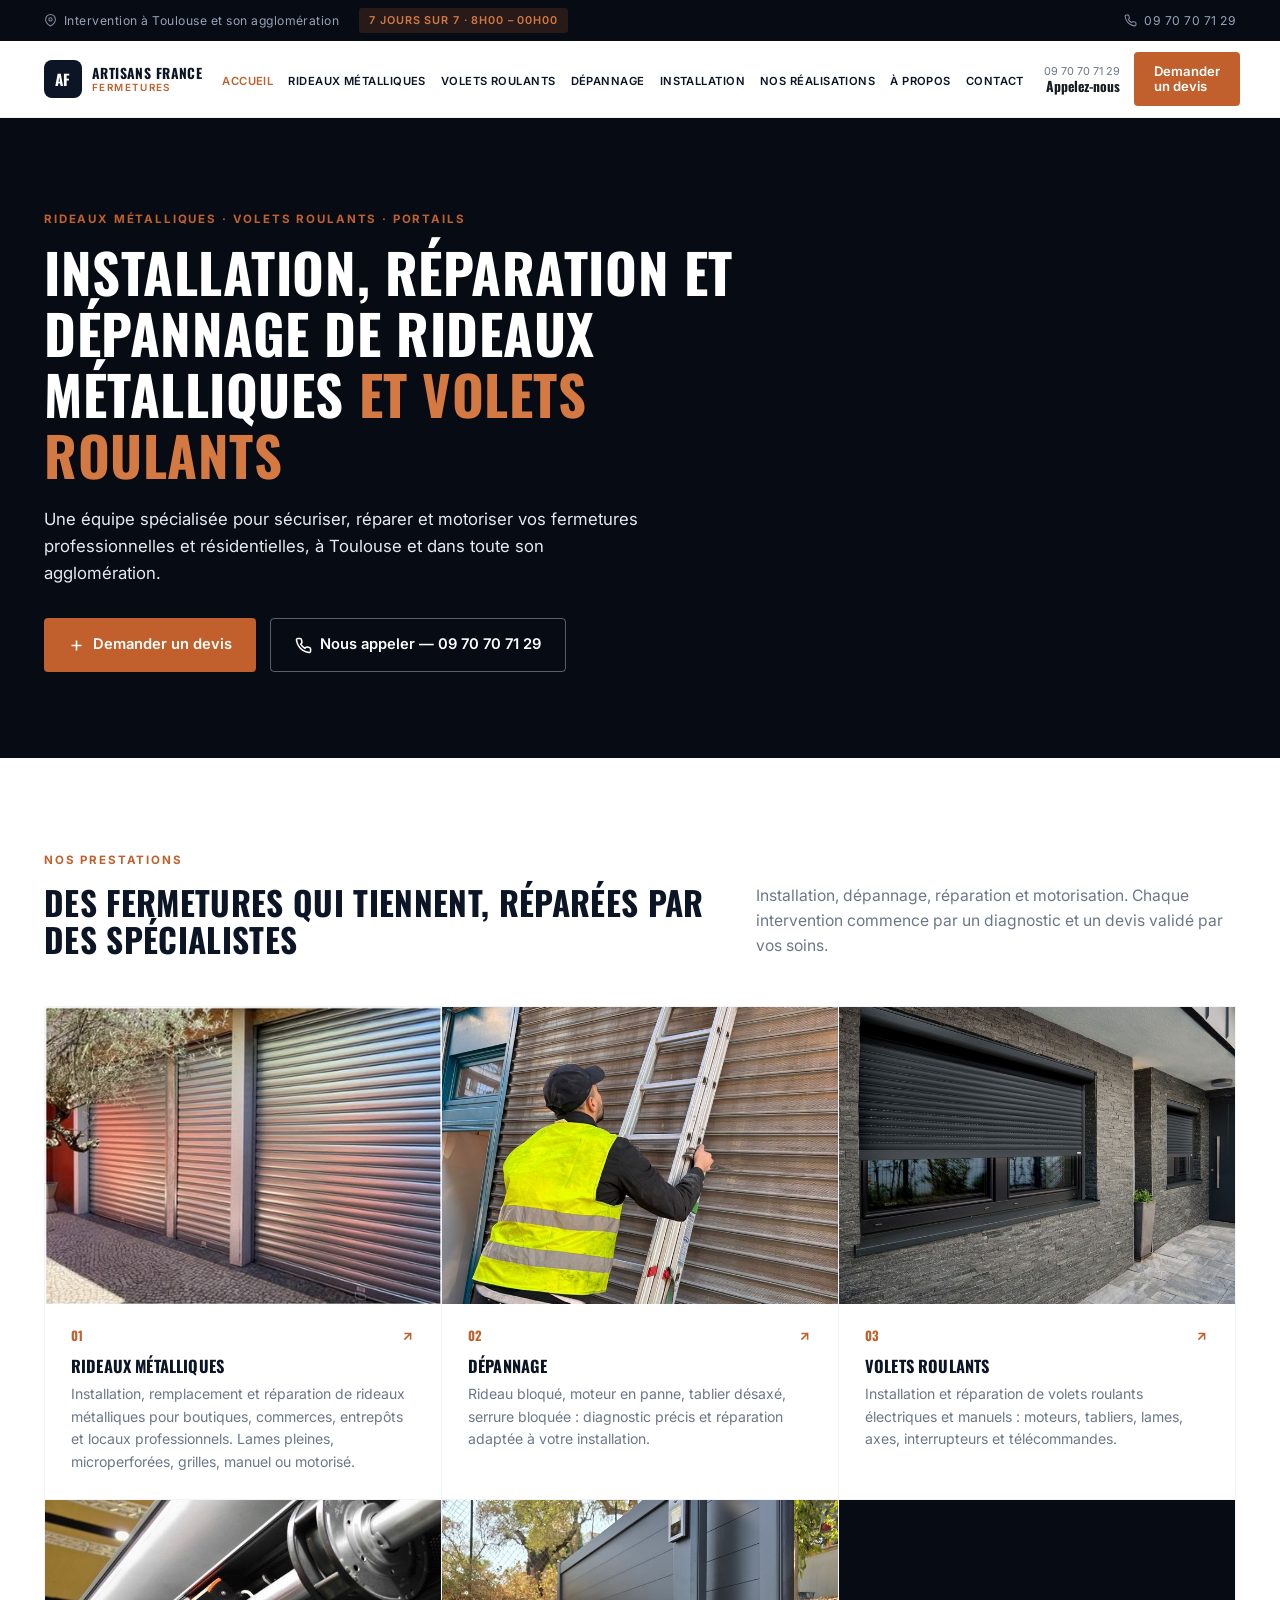
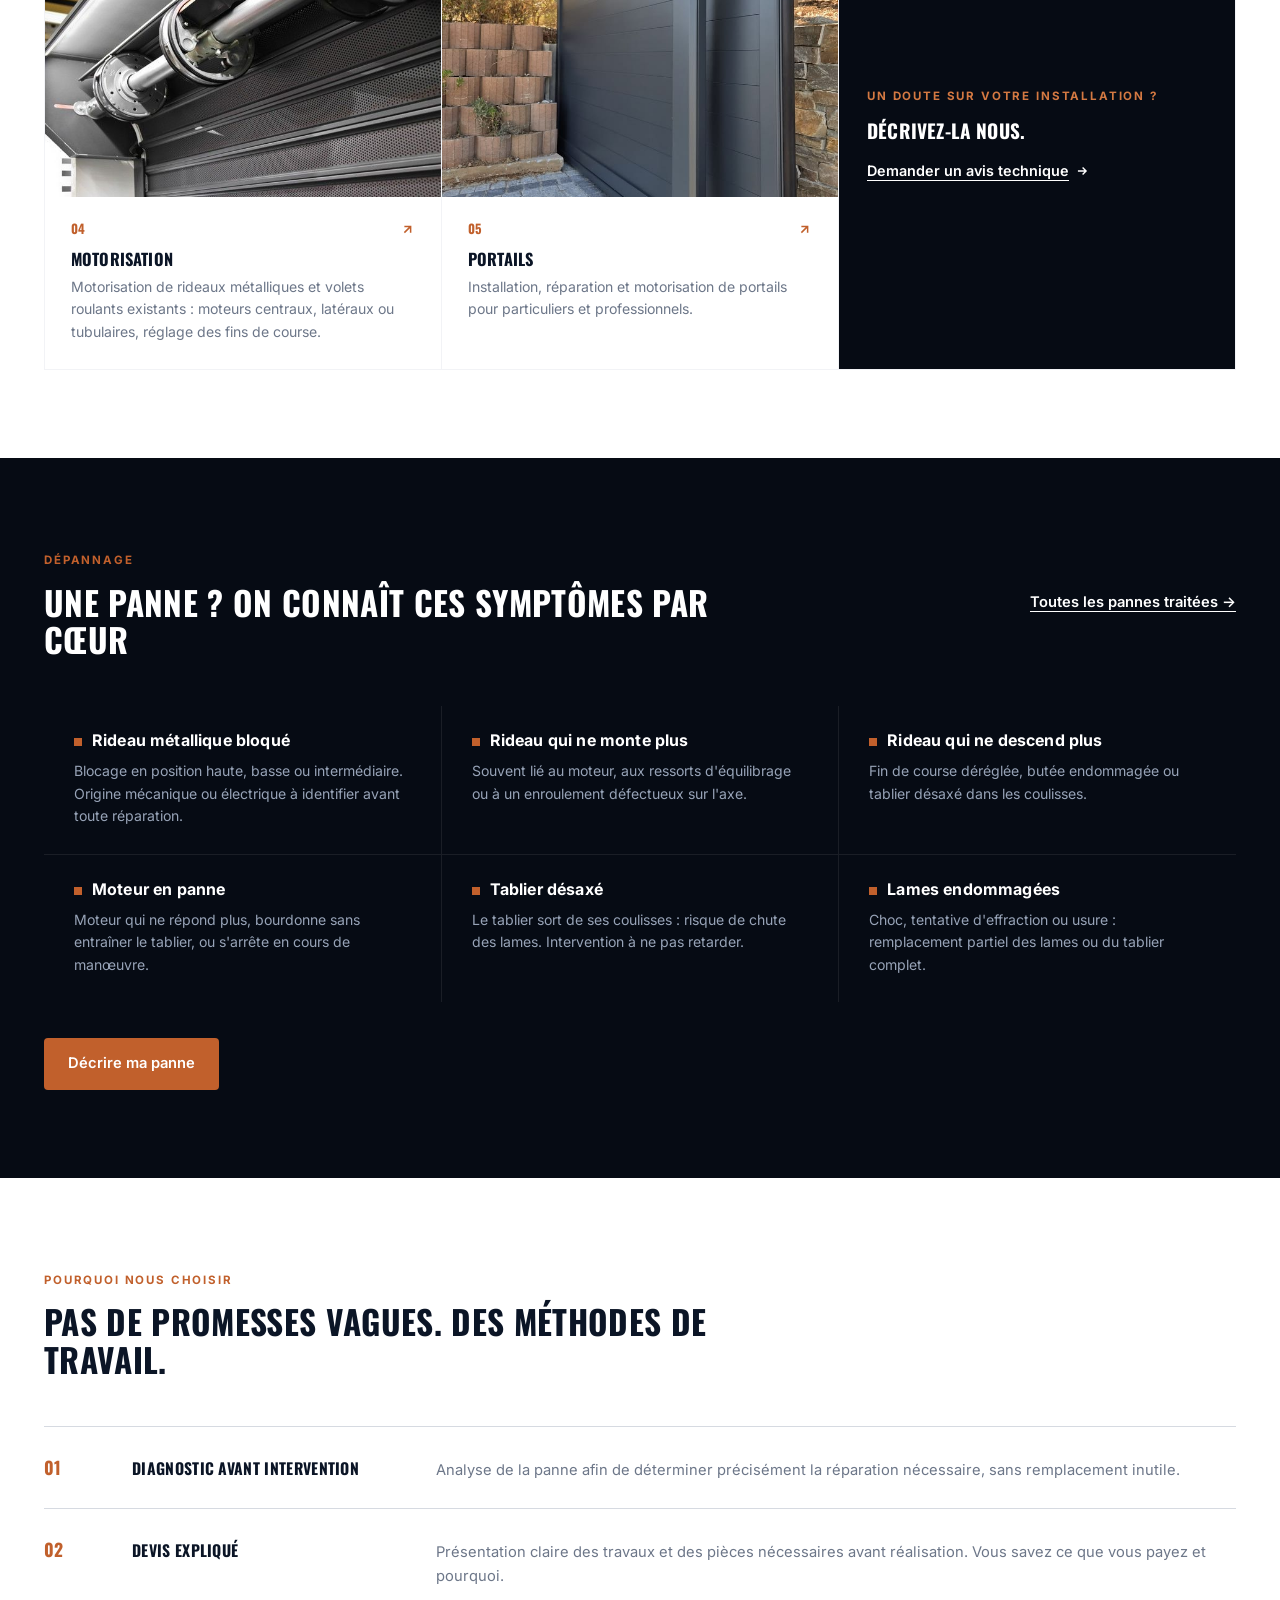
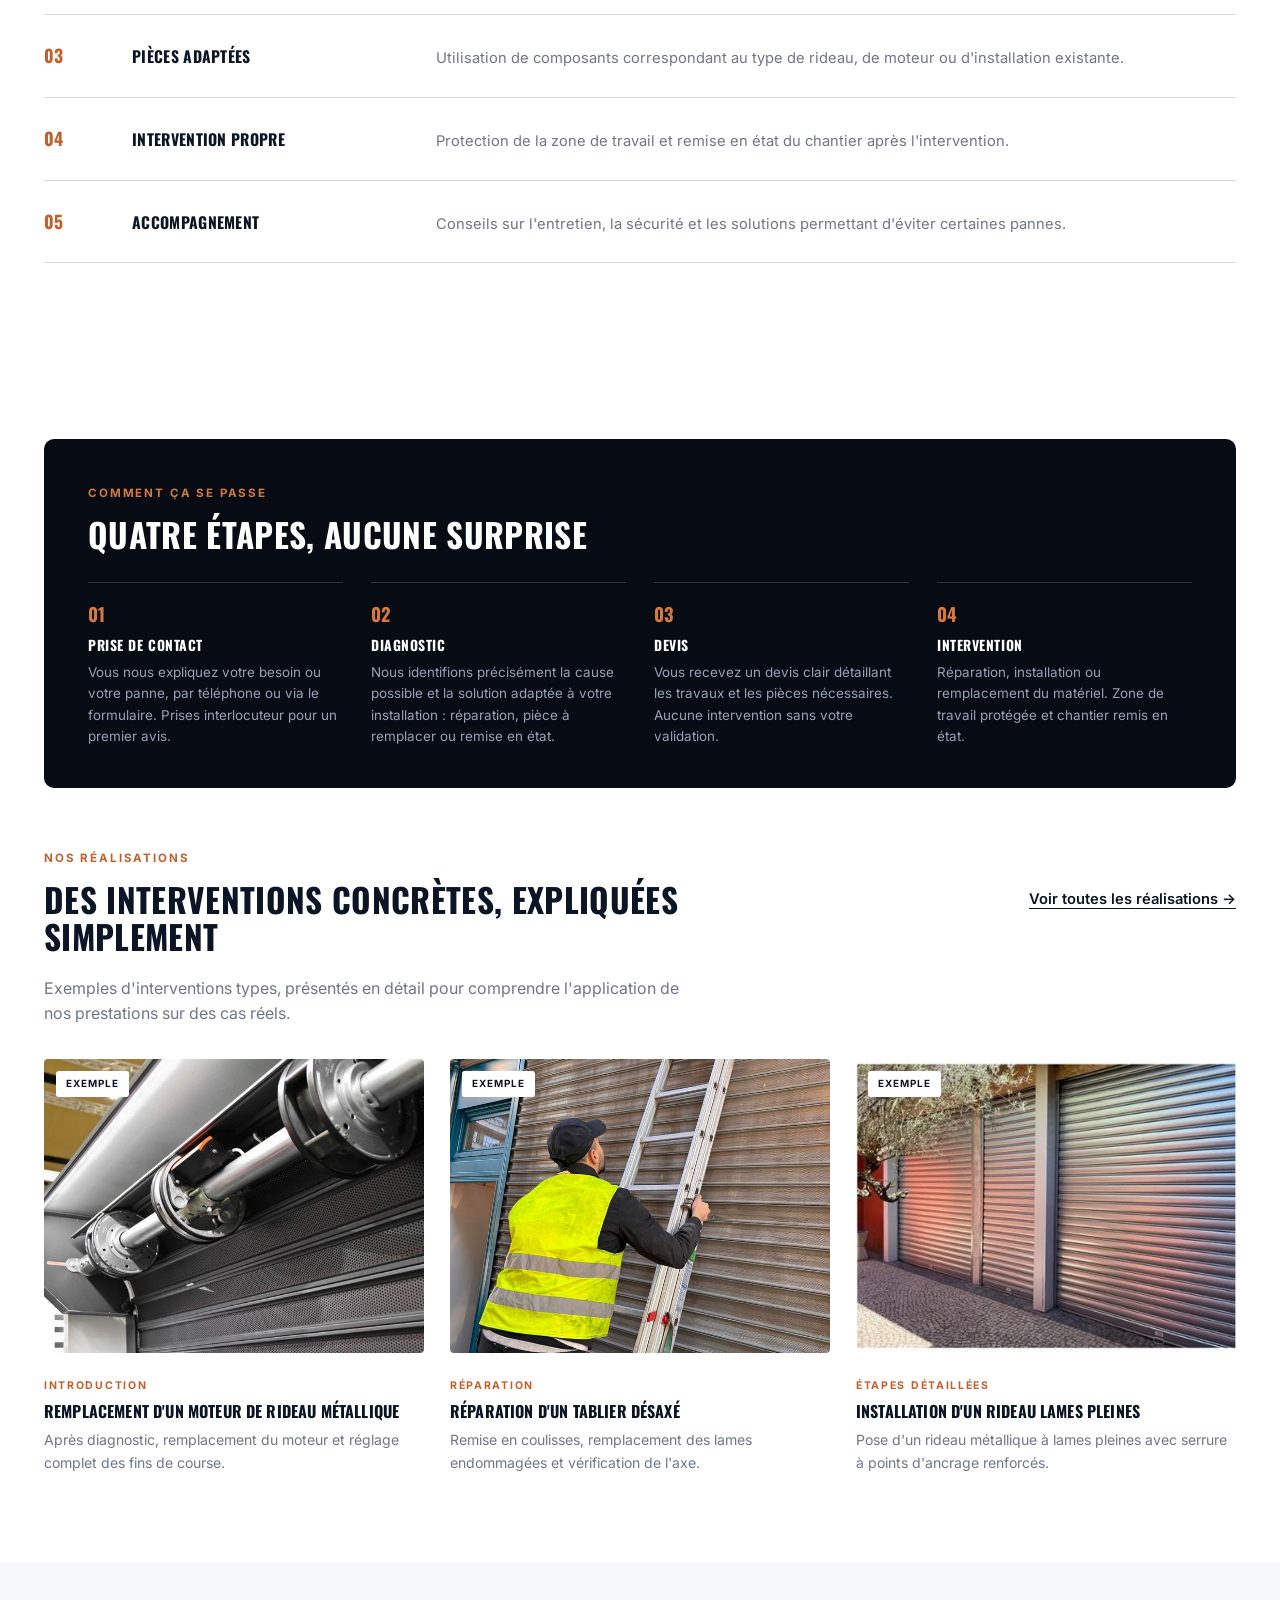
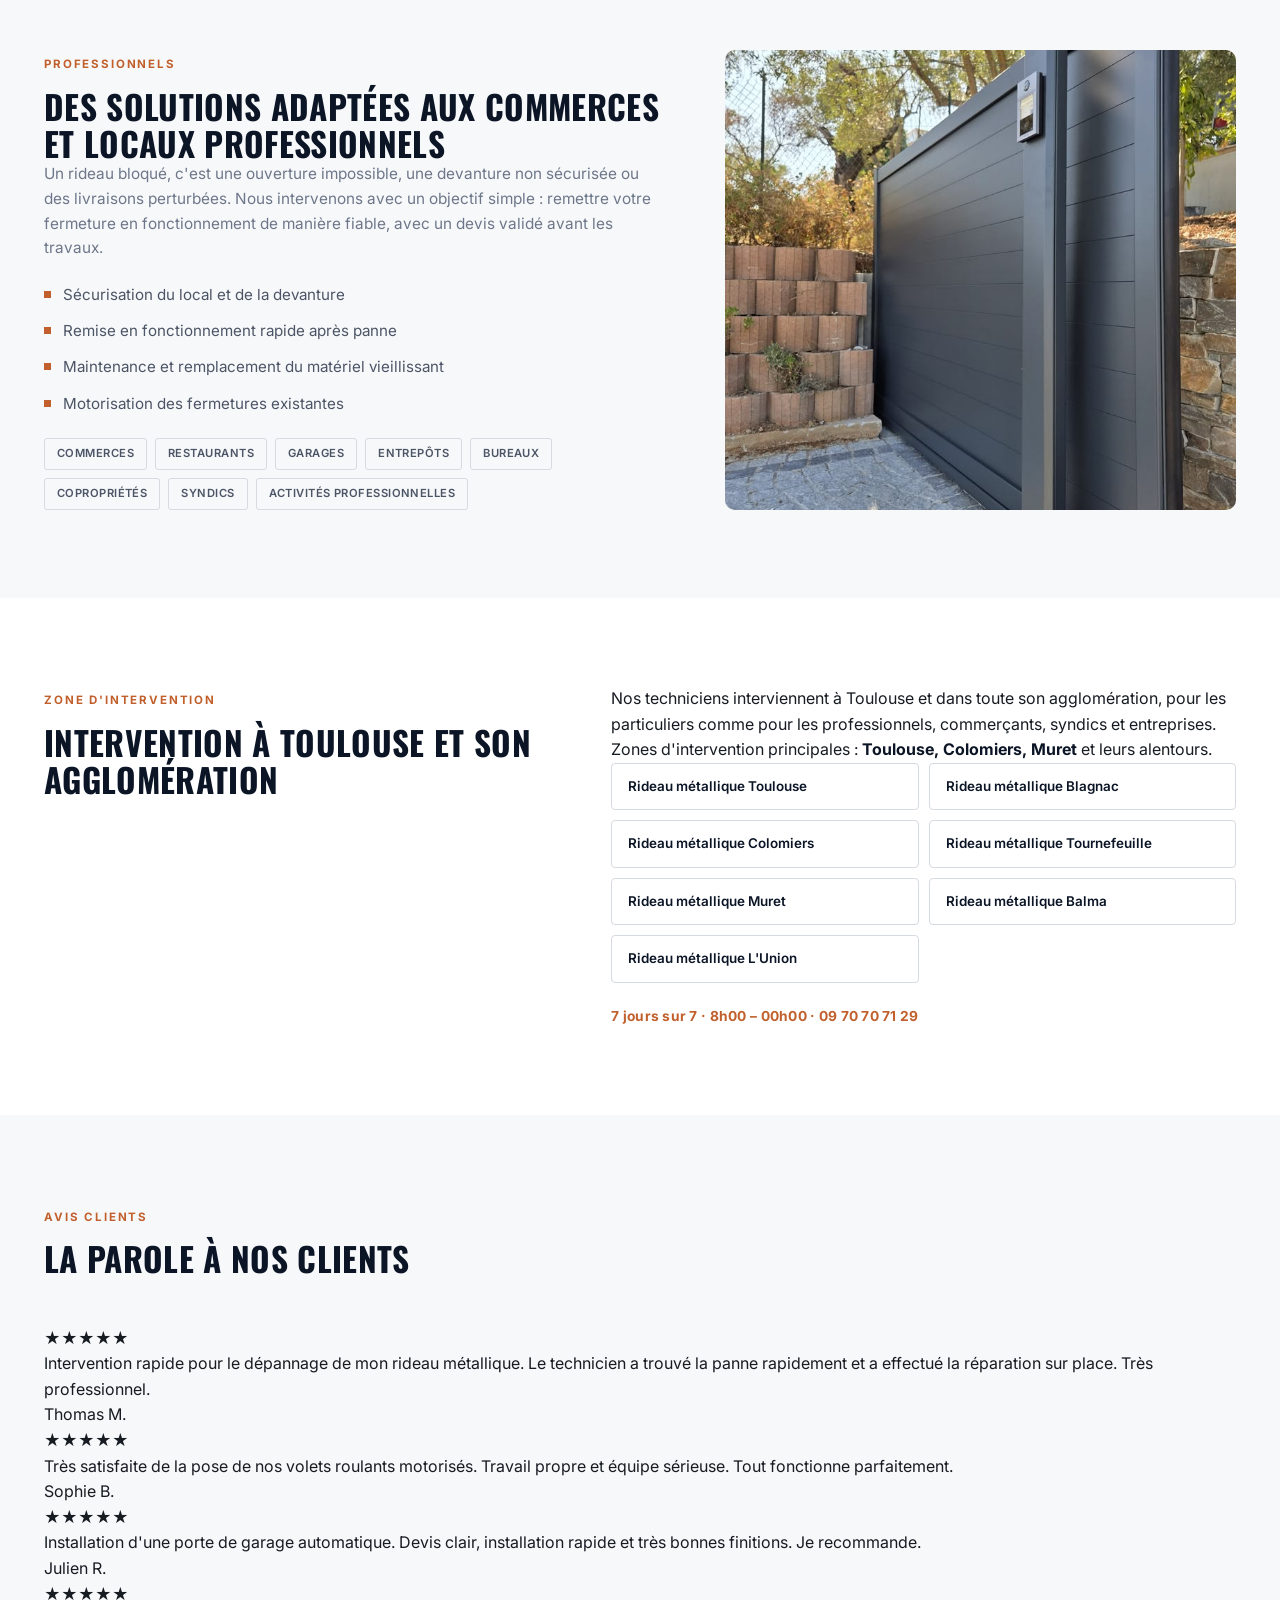
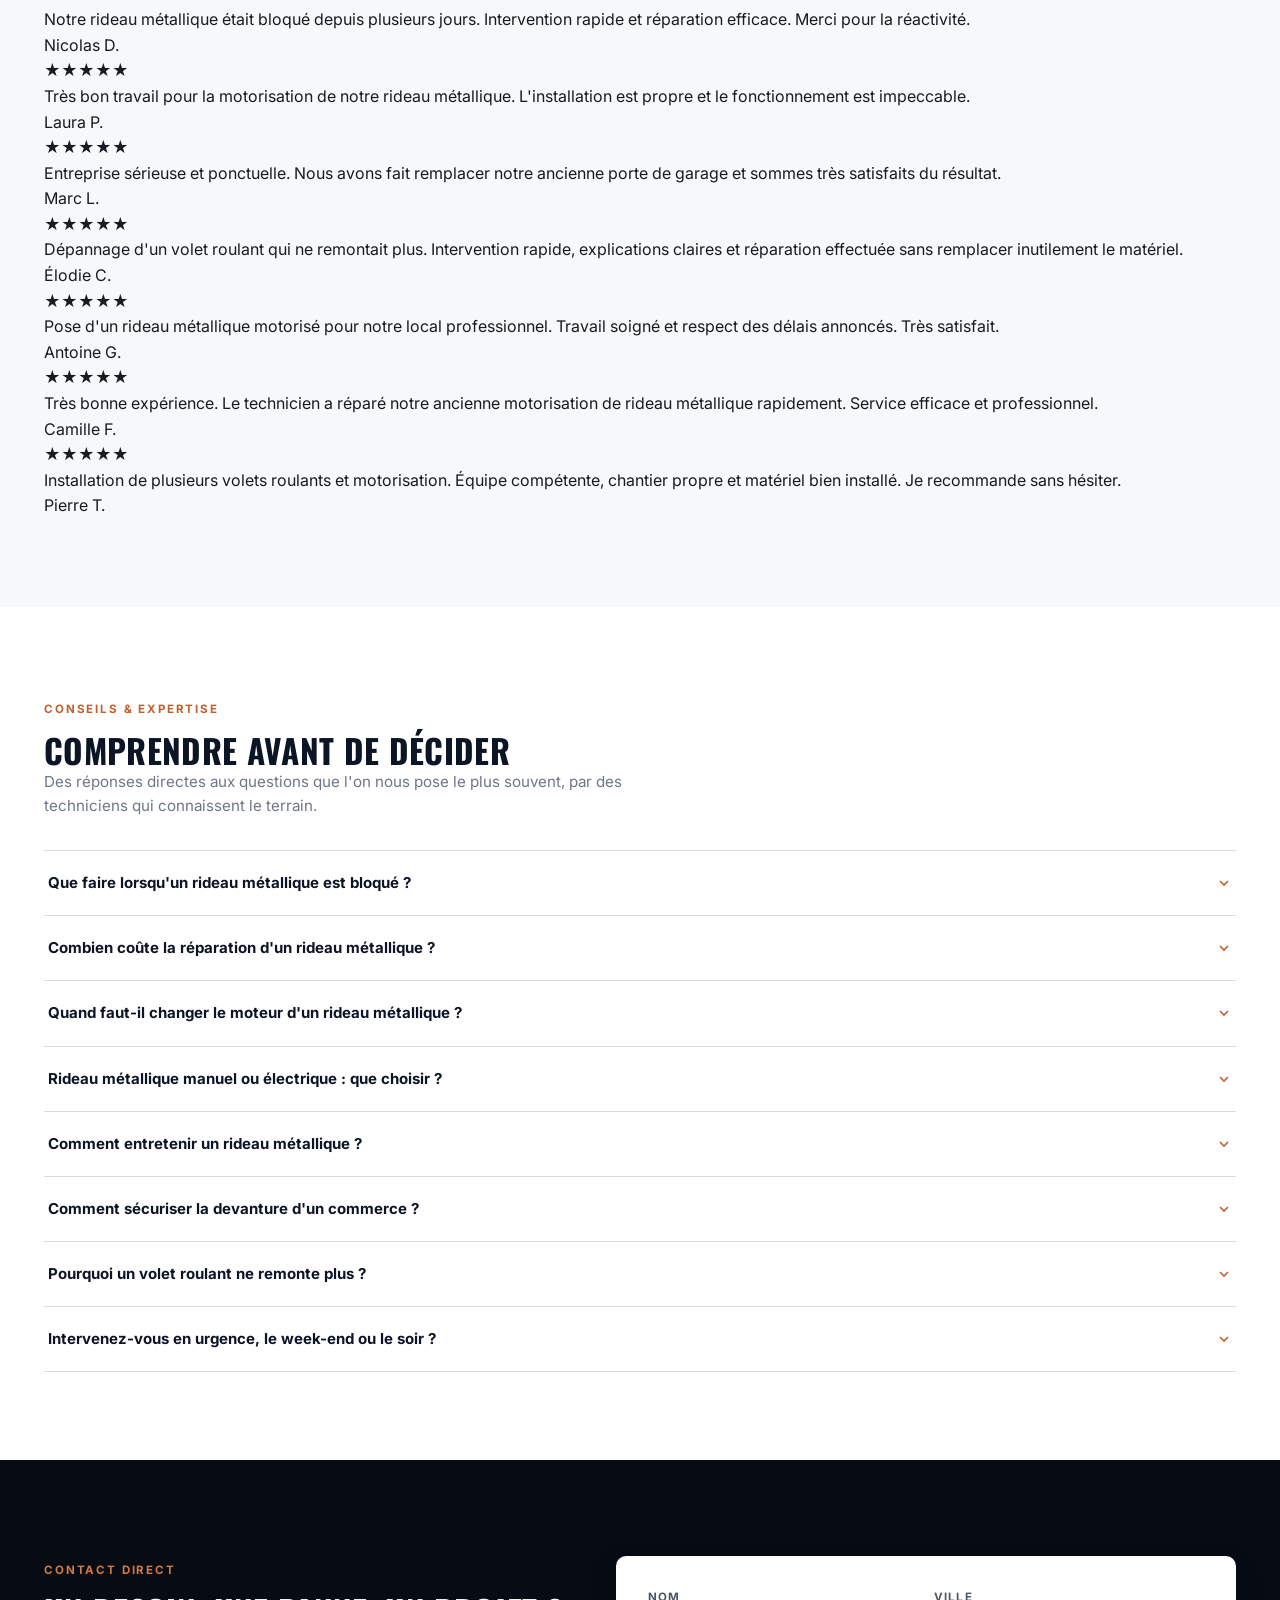
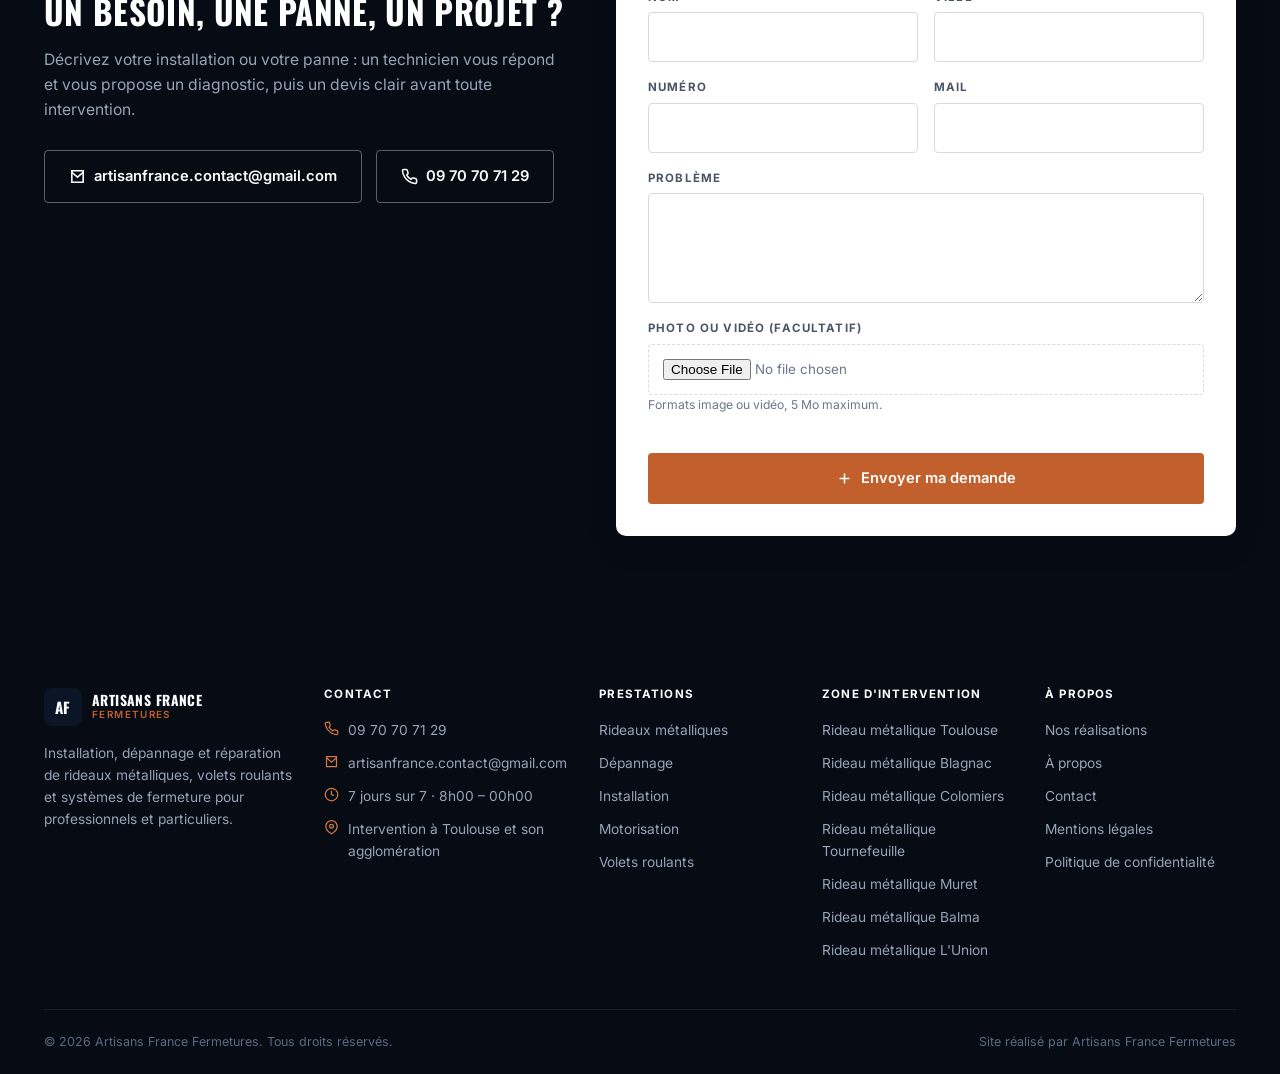
==== commit a32f3c79: "Add files via upload" ====
--- a/index.html
+++ b/index.html
@@ -3,8 +3,8 @@
 <head>
 <meta charset="UTF-8">
 <meta name="viewport" content="width=device-width, initial-scale=1">
-<title>Artisans France Fermetures — Rideaux Métalliques, Volets Roulants & Portes de Garage à Toulouse</title>
-<meta name="description" content="Installation, réparation et dépannage de rideaux métalliques, volets roulants et portes de garage. Techniciens qualifiés, devis clair, intervention à Toulouse et dans son agglomération, 7j/7.">
+<title>Artisans France Fermetures — Rideaux Métalliques, Volets Roulants & Portails à Toulouse</title>
+<meta name="description" content="Installation, réparation et dépannage de rideaux métalliques, volets roulants et portails. Techniciens qualifiés, devis clair, intervention à Toulouse et dans son agglomération, 7j/7.">
 <meta name="theme-color" content="#060b14">
 <link rel="preconnect" href="https://fonts.googleapis.com">
 <link rel="preconnect" href="https://fonts.gstatic.com" crossorigin>
@@ -69,7 +69,7 @@
     <div class="hero-bg"><img src="Hero volet roulant.jpg" alt="Rideau métallique industriel" loading="eager"></div>
     <div class="container">
       <div class="hero-content reveal in">
-        <div class="eyebrow">Rideaux métalliques · Volets roulants · Portes de garage</div>
+        <div class="eyebrow">Rideaux métalliques · Volets roulants · Portails</div>
         <h1>Installation, réparation et dépannage de rideaux métalliques <em>et volets roulants</em></h1>
         <p class="lead">Une équipe spécialisée pour sécuriser, réparer et motoriser vos fermetures professionnelles et résidentielles, à Toulouse et dans toute son agglomération.</p>
         <div class="hero-actions">
@@ -124,12 +124,12 @@
             <p>Motorisation de rideaux métalliques et volets roulants existants : moteurs centraux, latéraux ou tubulaires, réglage des fins de course.</p>
           </div>
         </a>
-        <a class="service-card reveal in" href="portes-de-garage.html">
-          <div class="service-photo"><img src="porte de garage auto.jpg" alt="Portes de garage" loading="lazy"></div>
+        <a class="service-card reveal in" href="portail.html">
+          <div class="service-photo"><img src="porte de garage auto.jpg" alt="Portail" loading="lazy"></div>
           <div class="service-body">
             <div class="service-index-row"><span>05</span><svg viewBox="0 0 24 24" fill="none" stroke="currentColor" stroke-width="2.4"><path d="M7 17L17 7M7 7h10v10"/></svg></div>
-            <h3>Portes de garage</h3>
-            <p>Installation, réparation et motorisation de portes de garage pour particuliers et professionnels.</p>
+            <h3>Portails</h3>
+            <p>Installation, réparation et motorisation de portails pour particuliers et professionnels.</p>
           </div>
         </a>
         <div class="service-card service-card--cta reveal in">
@@ -337,8 +337,57 @@
           <h2>La parole à nos clients</h2>
         </div>
       </div>
-      <div class="reviews-empty reveal in">
-        <p>Les avis de nos clients seront publiés ici prochainement, avec leur provenance. Cet emplacement (Google ou autre plateforme) reste vide tant que nous ne publions que des avis authentiques.</p>
+      <div class="reviews-grid">
+        <div class="review-card reveal in">
+          <div class="review-stars">★★★★★</div>
+          <p class="review-text">Intervention rapide pour le dépannage de mon rideau métallique. Le technicien a trouvé la panne rapidement et a effectué la réparation sur place. Très professionnel.</p>
+          <div class="review-author">Thomas M.</div>
+        </div>
+        <div class="review-card reveal in">
+          <div class="review-stars">★★★★★</div>
+          <p class="review-text">Très satisfaite de la pose de nos volets roulants motorisés. Travail propre et équipe sérieuse. Tout fonctionne parfaitement.</p>
+          <div class="review-author">Sophie B.</div>
+        </div>
+        <div class="review-card reveal in">
+          <div class="review-stars">★★★★★</div>
+          <p class="review-text">Installation d'une porte de garage automatique. Devis clair, installation rapide et très bonnes finitions. Je recommande.</p>
+          <div class="review-author">Julien R.</div>
+        </div>
+        <div class="review-card reveal in">
+          <div class="review-stars">★★★★★</div>
+          <p class="review-text">Notre rideau métallique était bloqué depuis plusieurs jours. Intervention rapide et réparation efficace. Merci pour la réactivité.</p>
+          <div class="review-author">Nicolas D.</div>
+        </div>
+        <div class="review-card reveal in">
+          <div class="review-stars">★★★★★</div>
+          <p class="review-text">Très bon travail pour la motorisation de notre rideau métallique. L'installation est propre et le fonctionnement est impeccable.</p>
+          <div class="review-author">Laura P.</div>
+        </div>
+        <div class="review-card reveal in">
+          <div class="review-stars">★★★★★</div>
+          <p class="review-text">Entreprise sérieuse et ponctuelle. Nous avons fait remplacer notre ancienne porte de garage et sommes très satisfaits du résultat.</p>
+          <div class="review-author">Marc L.</div>
+        </div>
+        <div class="review-card reveal in">
+          <div class="review-stars">★★★★★</div>
+          <p class="review-text">Dépannage d'un volet roulant qui ne remontait plus. Intervention rapide, explications claires et réparation effectuée sans remplacer inutilement le matériel.</p>
+          <div class="review-author">Élodie C.</div>
+        </div>
+        <div class="review-card reveal in">
+          <div class="review-stars">★★★★★</div>
+          <p class="review-text">Pose d'un rideau métallique motorisé pour notre local professionnel. Travail soigné et respect des délais annoncés. Très satisfait.</p>
+          <div class="review-author">Antoine G.</div>
+        </div>
+        <div class="review-card reveal in">
+          <div class="review-stars">★★★★★</div>
+          <p class="review-text">Très bonne expérience. Le technicien a réparé notre ancienne motorisation de rideau métallique rapidement. Service efficace et professionnel.</p>
+          <div class="review-author">Camille F.</div>
+        </div>
+        <div class="review-card reveal in">
+          <div class="review-stars">★★★★★</div>
+          <p class="review-text">Installation de plusieurs volets roulants et motorisation. Équipe compétente, chantier propre et matériel bien installé. Je recommande sans hésiter.</p>
+          <div class="review-author">Pierre T.</div>
+        </div>
       </div>
     </div>
   </section>
--- a/css/style.css
+++ b/css/style.css
@@ -488,6 +488,59 @@
 .contact-cta h2 { color: var(--white); max-width: 640px; margin-bottom: 16px; }
 .contact-cta p { color: var(--steel-300); max-width: 560px; margin-bottom: 28px; font-size: 0.98rem; }
 .contact-cta-actions { display: flex; gap: 14px; flex-wrap: wrap; }
+
+.contact-grid { display: grid; grid-template-columns: 1fr 1.15fr; gap: 48px; align-items: start; margin-top: 8px; }
+.contact-pitch h2, .contact-pitch p { max-width: none; }
+
+.contact-form-card { background: var(--white); border-radius: var(--radius-md); padding: 32px; box-shadow: var(--shadow-md); }
+.form-row { display: grid; grid-template-columns: 1fr 1fr; gap: 16px; }
+.form-field { display: flex; flex-direction: column; gap: 6px; margin-bottom: 16px; }
+.form-field label {
+  font-size: 0.72rem;
+  font-weight: 700;
+  letter-spacing: 0.1em;
+  text-transform: uppercase;
+  color: var(--gray-700);
+}
+.form-field input,
+.form-field textarea {
+  border: 1.5px solid var(--gray-300);
+  border-radius: var(--radius-sm);
+  padding: 12px 14px;
+  font-size: 0.94rem;
+  color: var(--gray-900);
+  background: var(--white);
+  transition: border-color 0.2s ease;
+}
+.form-field input:focus, .form-field textarea:focus { outline: none; border-color: var(--orange-500); }
+.form-field textarea { resize: vertical; min-height: 110px; }
+.form-field input[type="file"] {
+  border: 1.5px dashed var(--gray-300);
+  padding: 14px;
+  font-size: 0.84rem;
+  color: var(--gray-500);
+  cursor: pointer;
+}
+.form-note { font-size: 0.76rem; color: var(--gray-500); margin: -6px 0 16px; }
+.contact-form-card button[type="submit"] { width: 100%; margin-top: 6px; }
+.form-success {
+  display: none;
+  margin-top: 18px;
+  padding: 14px 16px;
+  border-radius: var(--radius-sm);
+  background: var(--orange-050);
+  color: var(--orange-600);
+  font-size: 0.88rem;
+  font-weight: 600;
+}
+.form-success.show { display: block; }
+
+@media (max-width: 1080px) {
+  .contact-grid { grid-template-columns: 1fr; }
+}
+@media (max-width: 720px) {
+  .form-row { grid-template-columns: 1fr; }
+}
 
 /* Footer ------------------------------------------------------------------ */
 .site-footer { background: var(--navy-950); color: var(--steel-300); padding: 64px 0 0; }
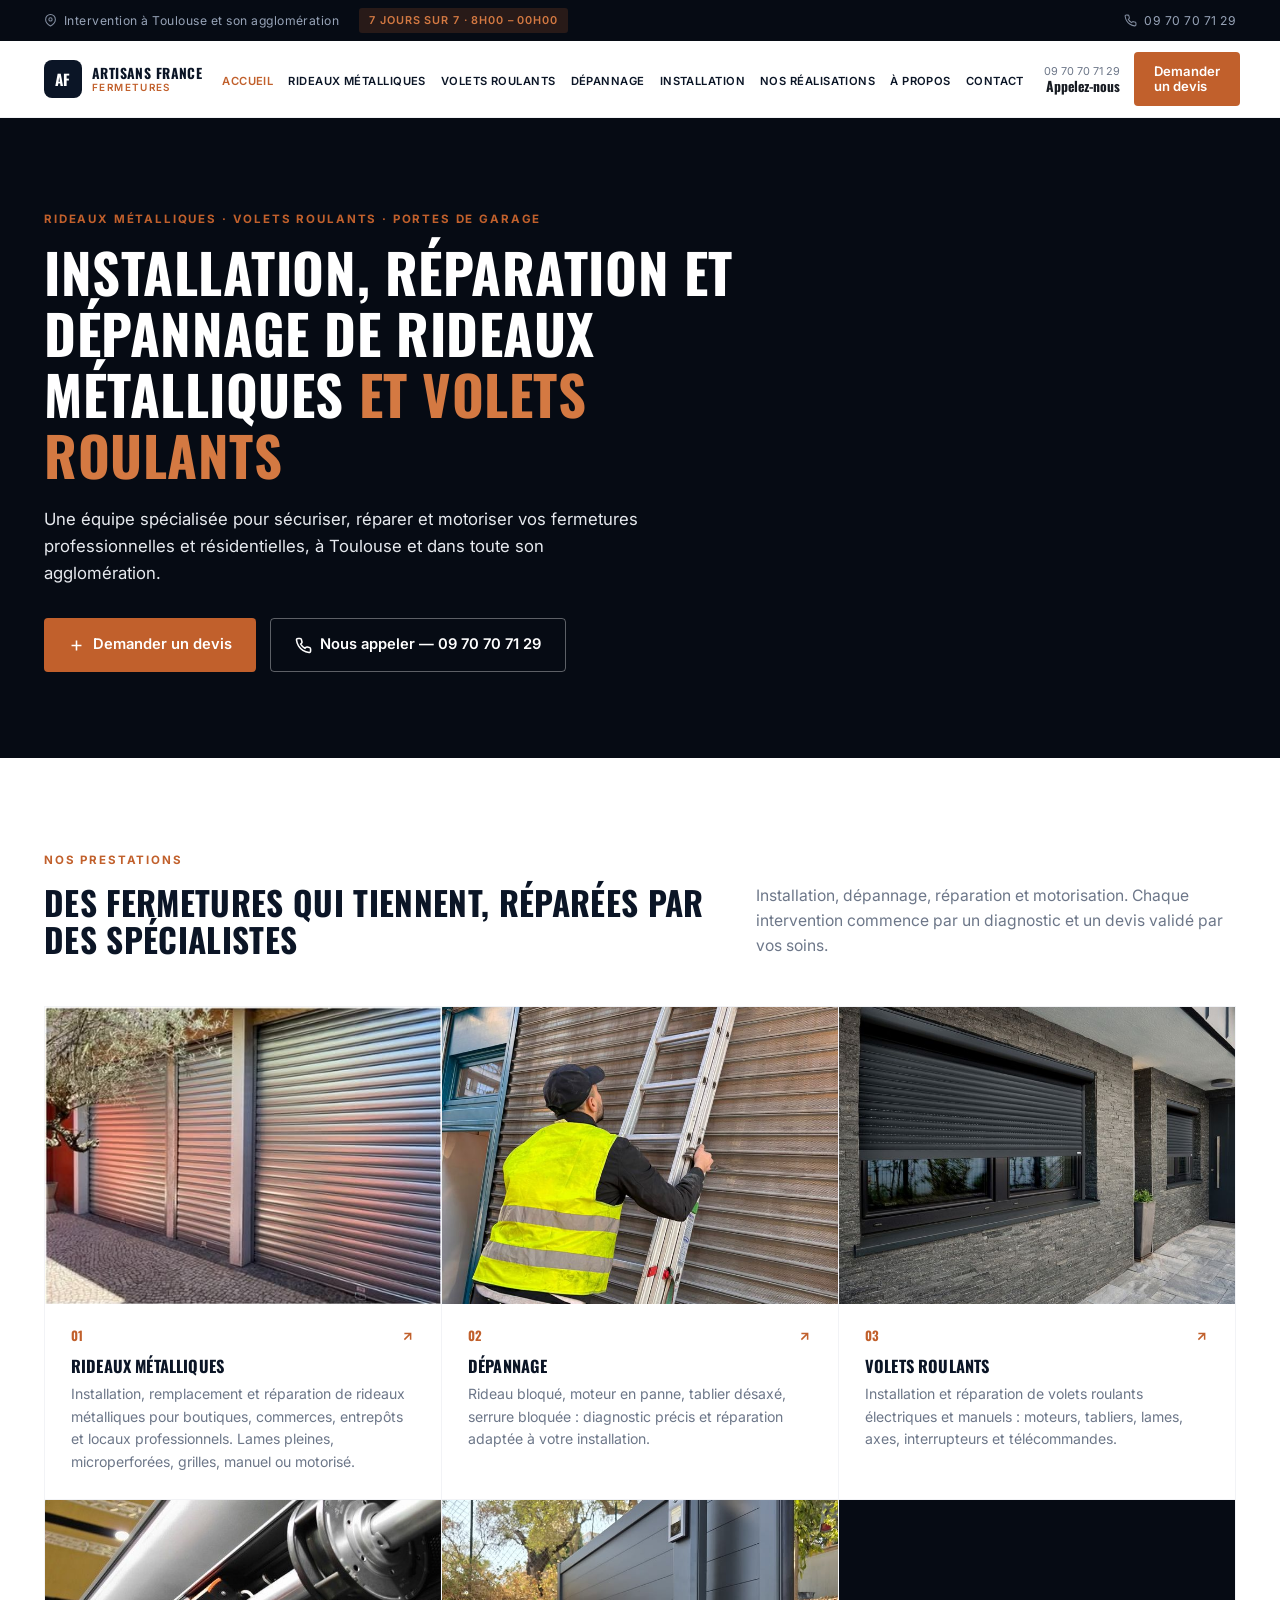
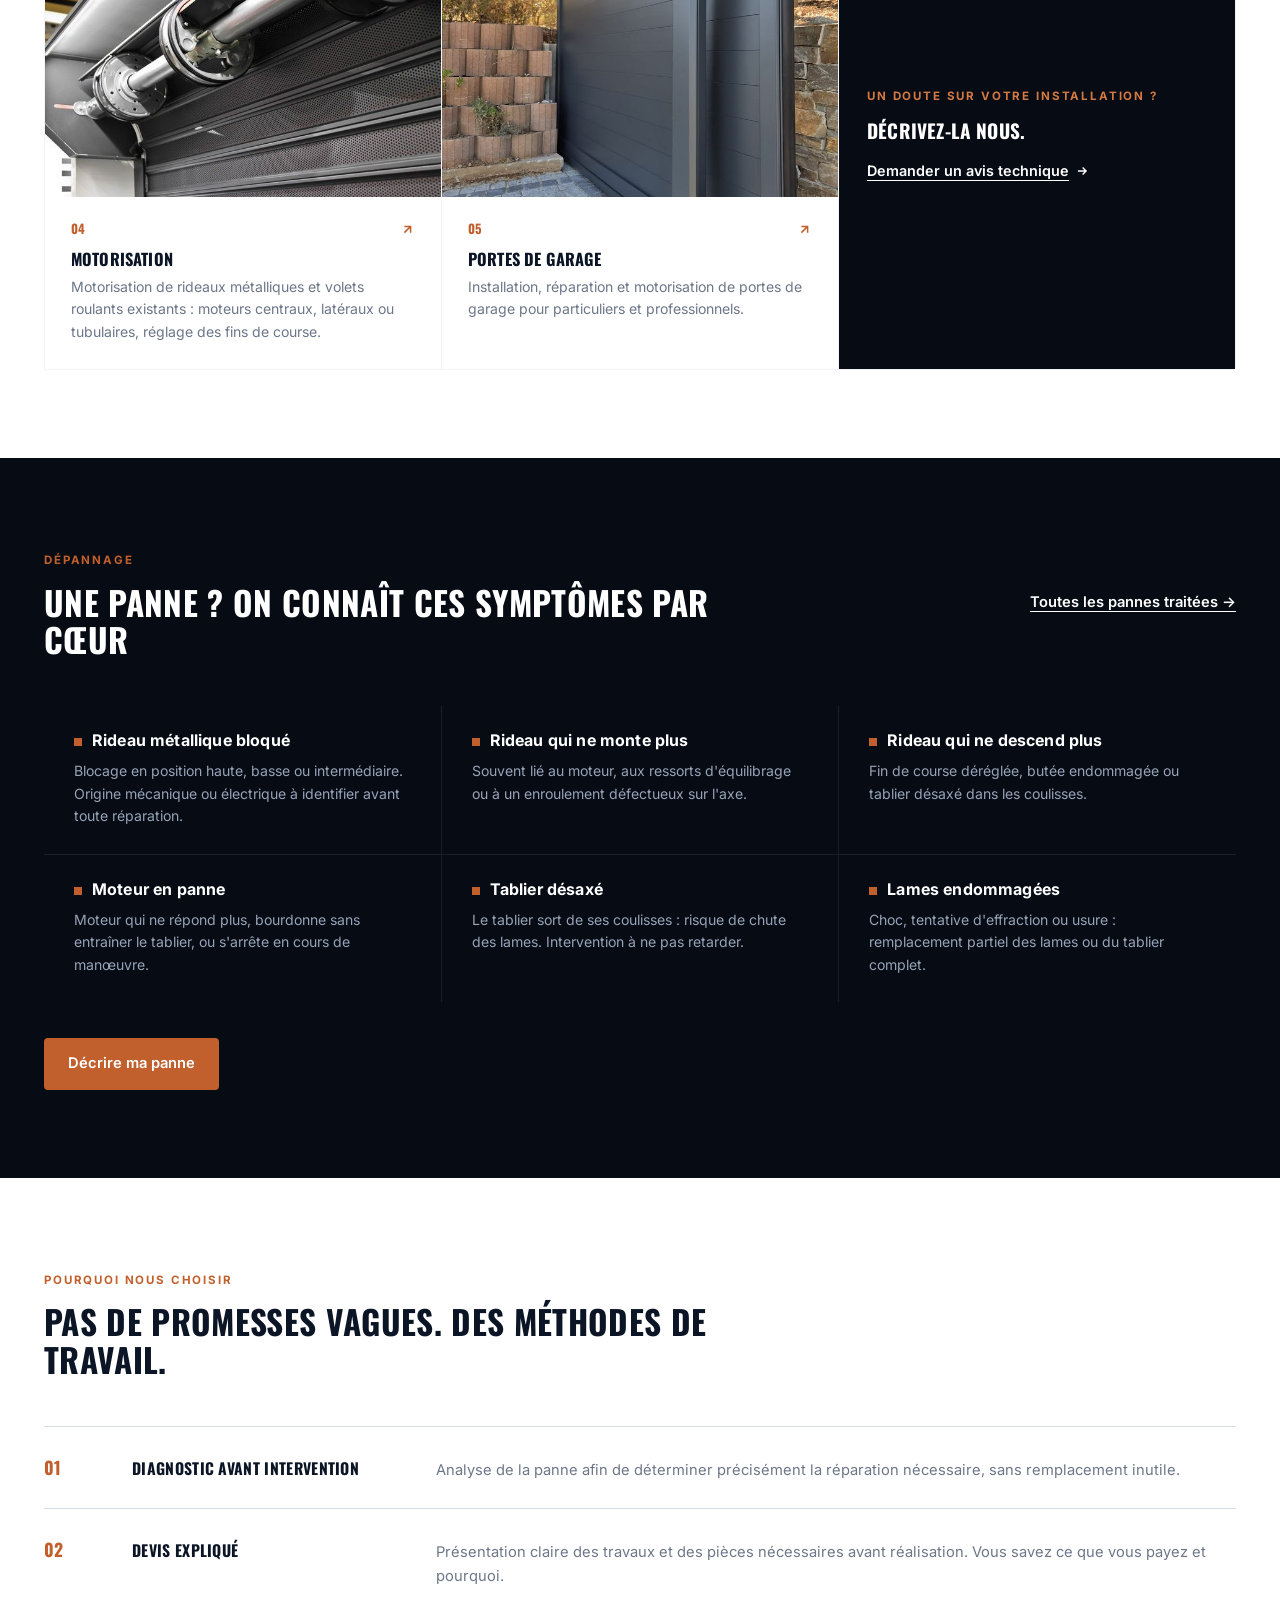
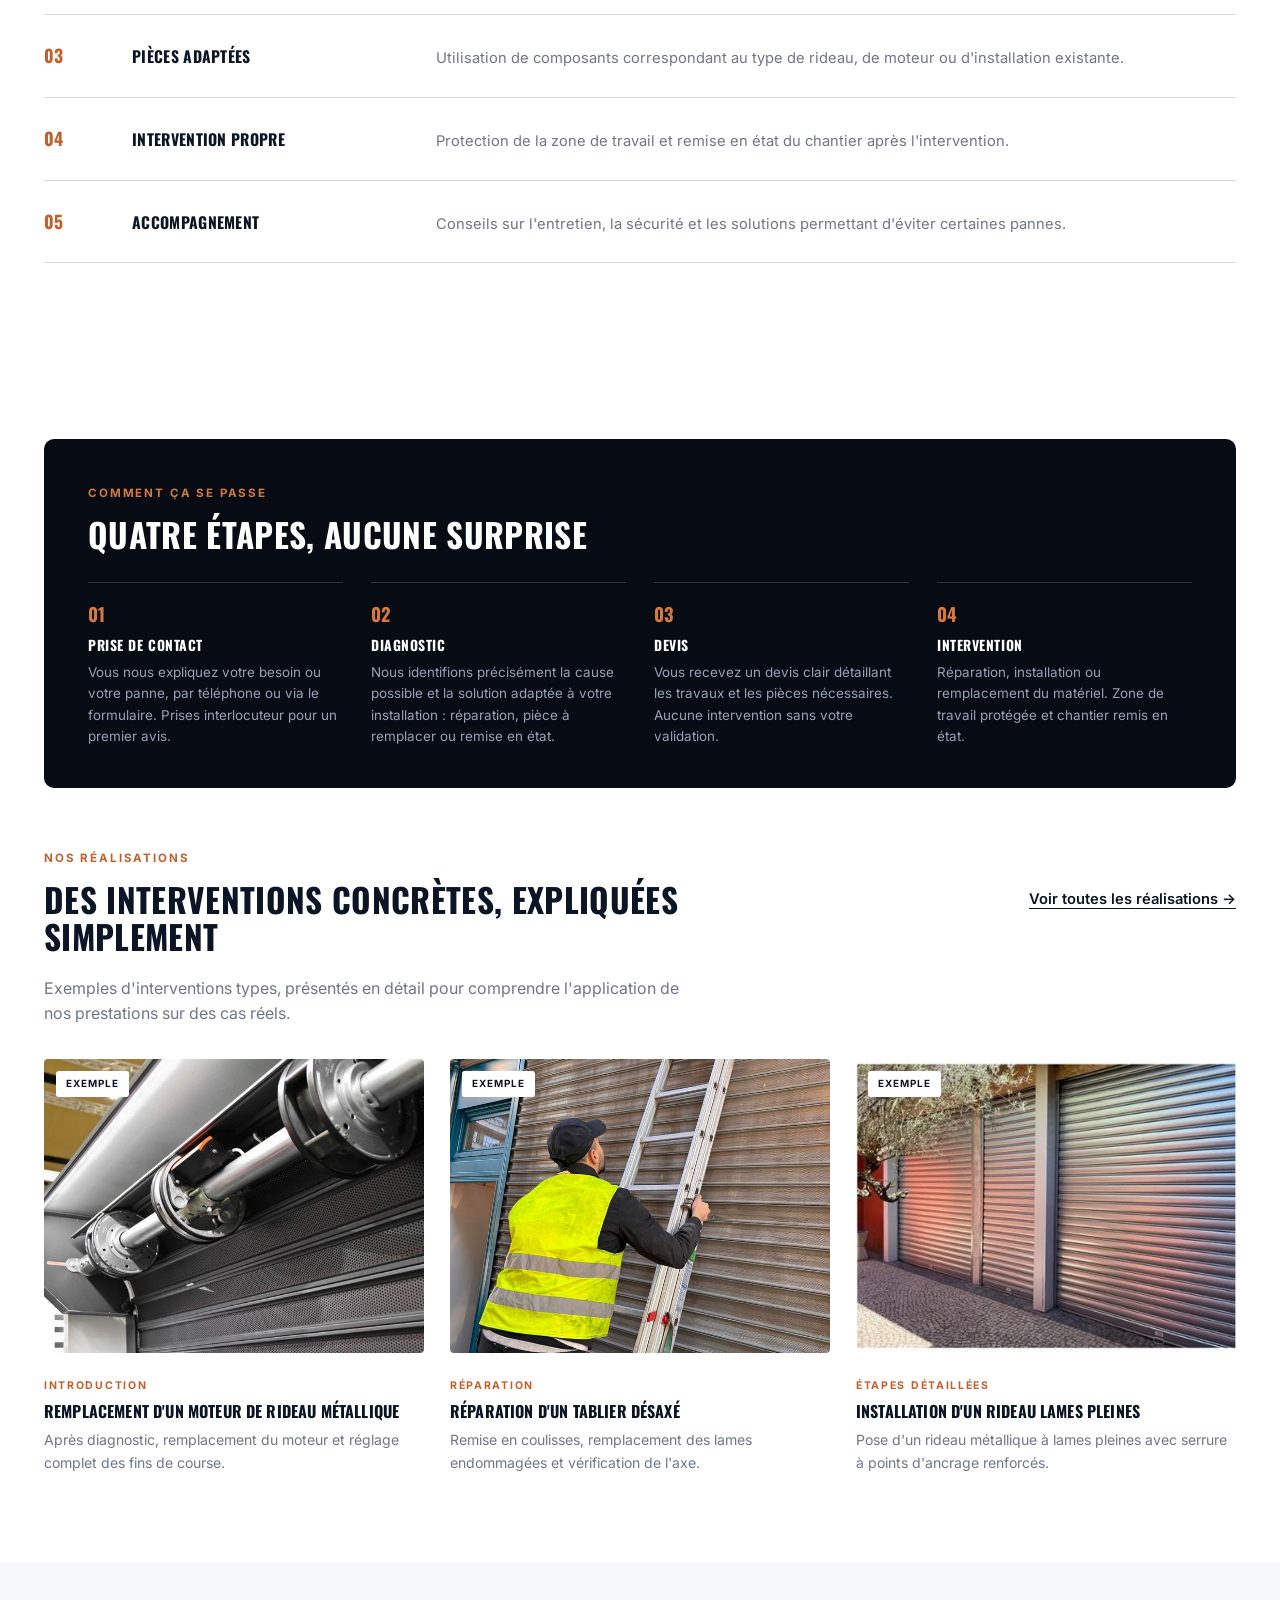
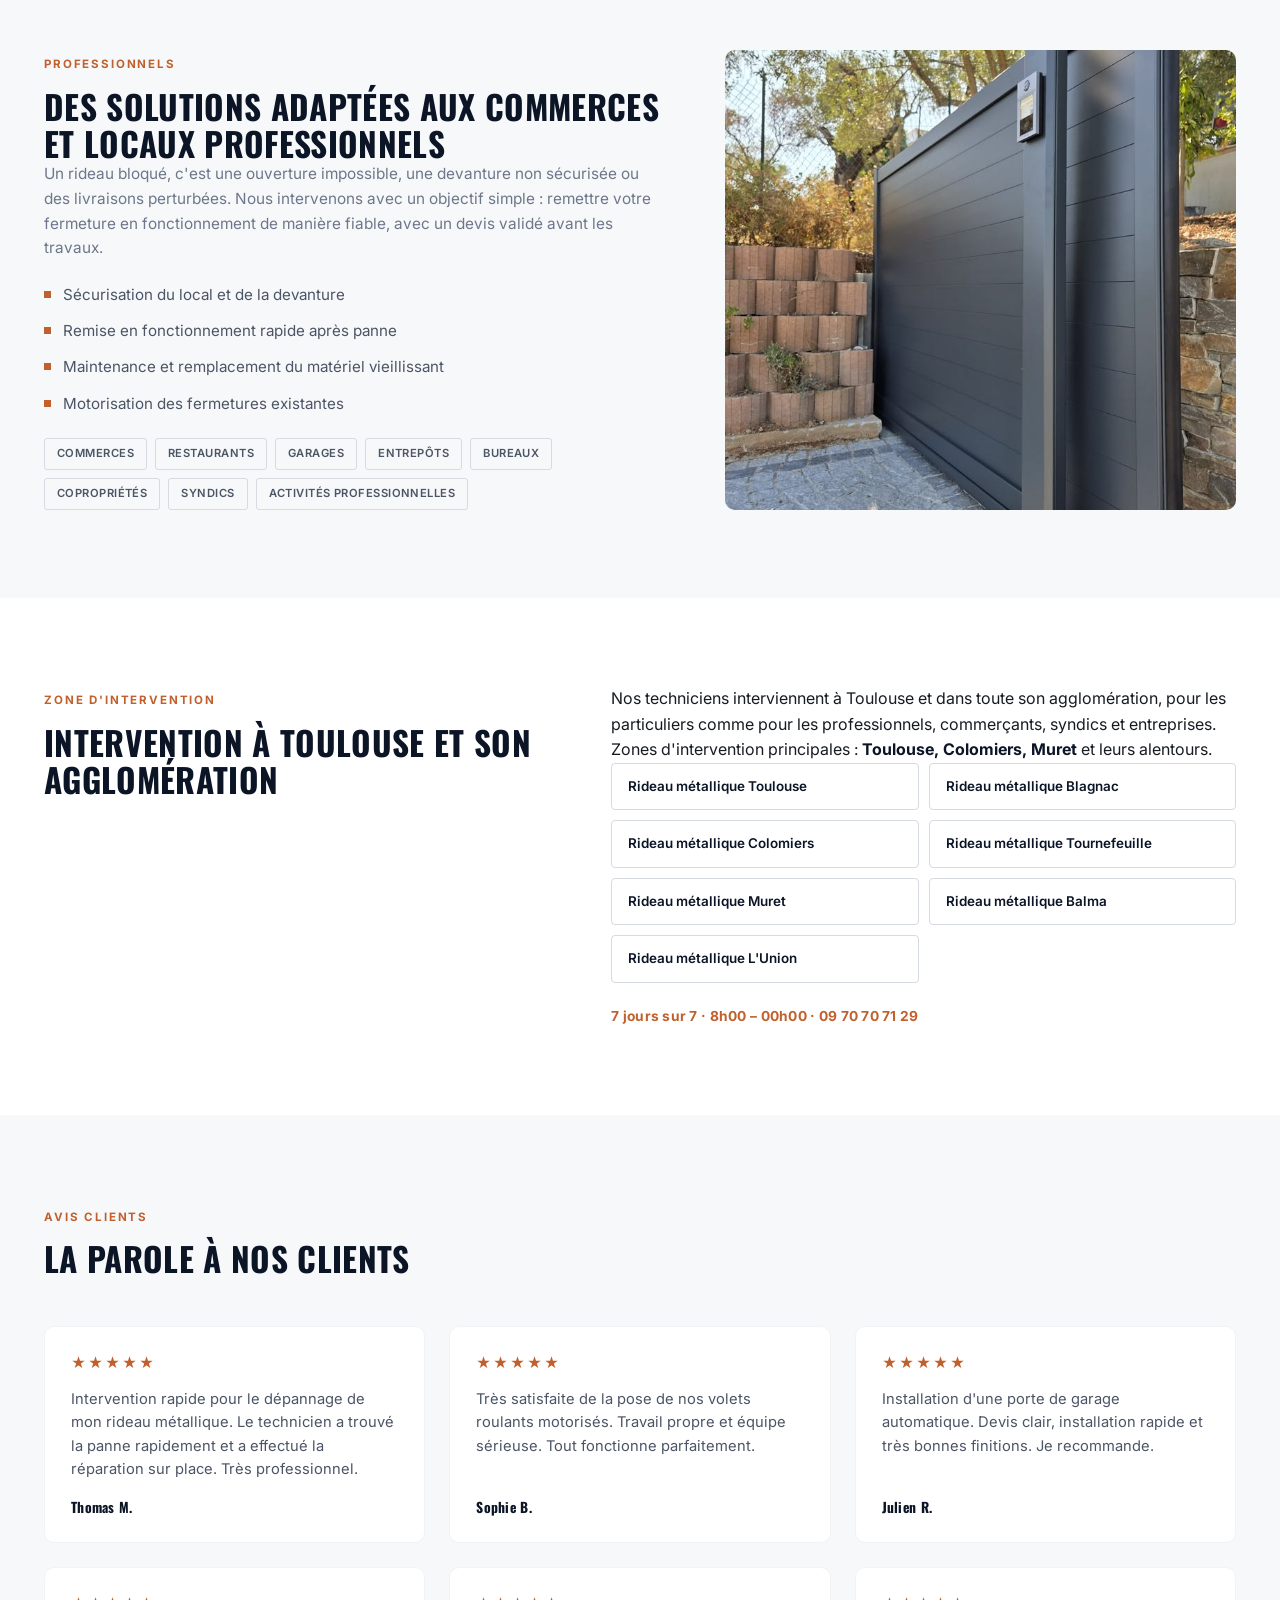
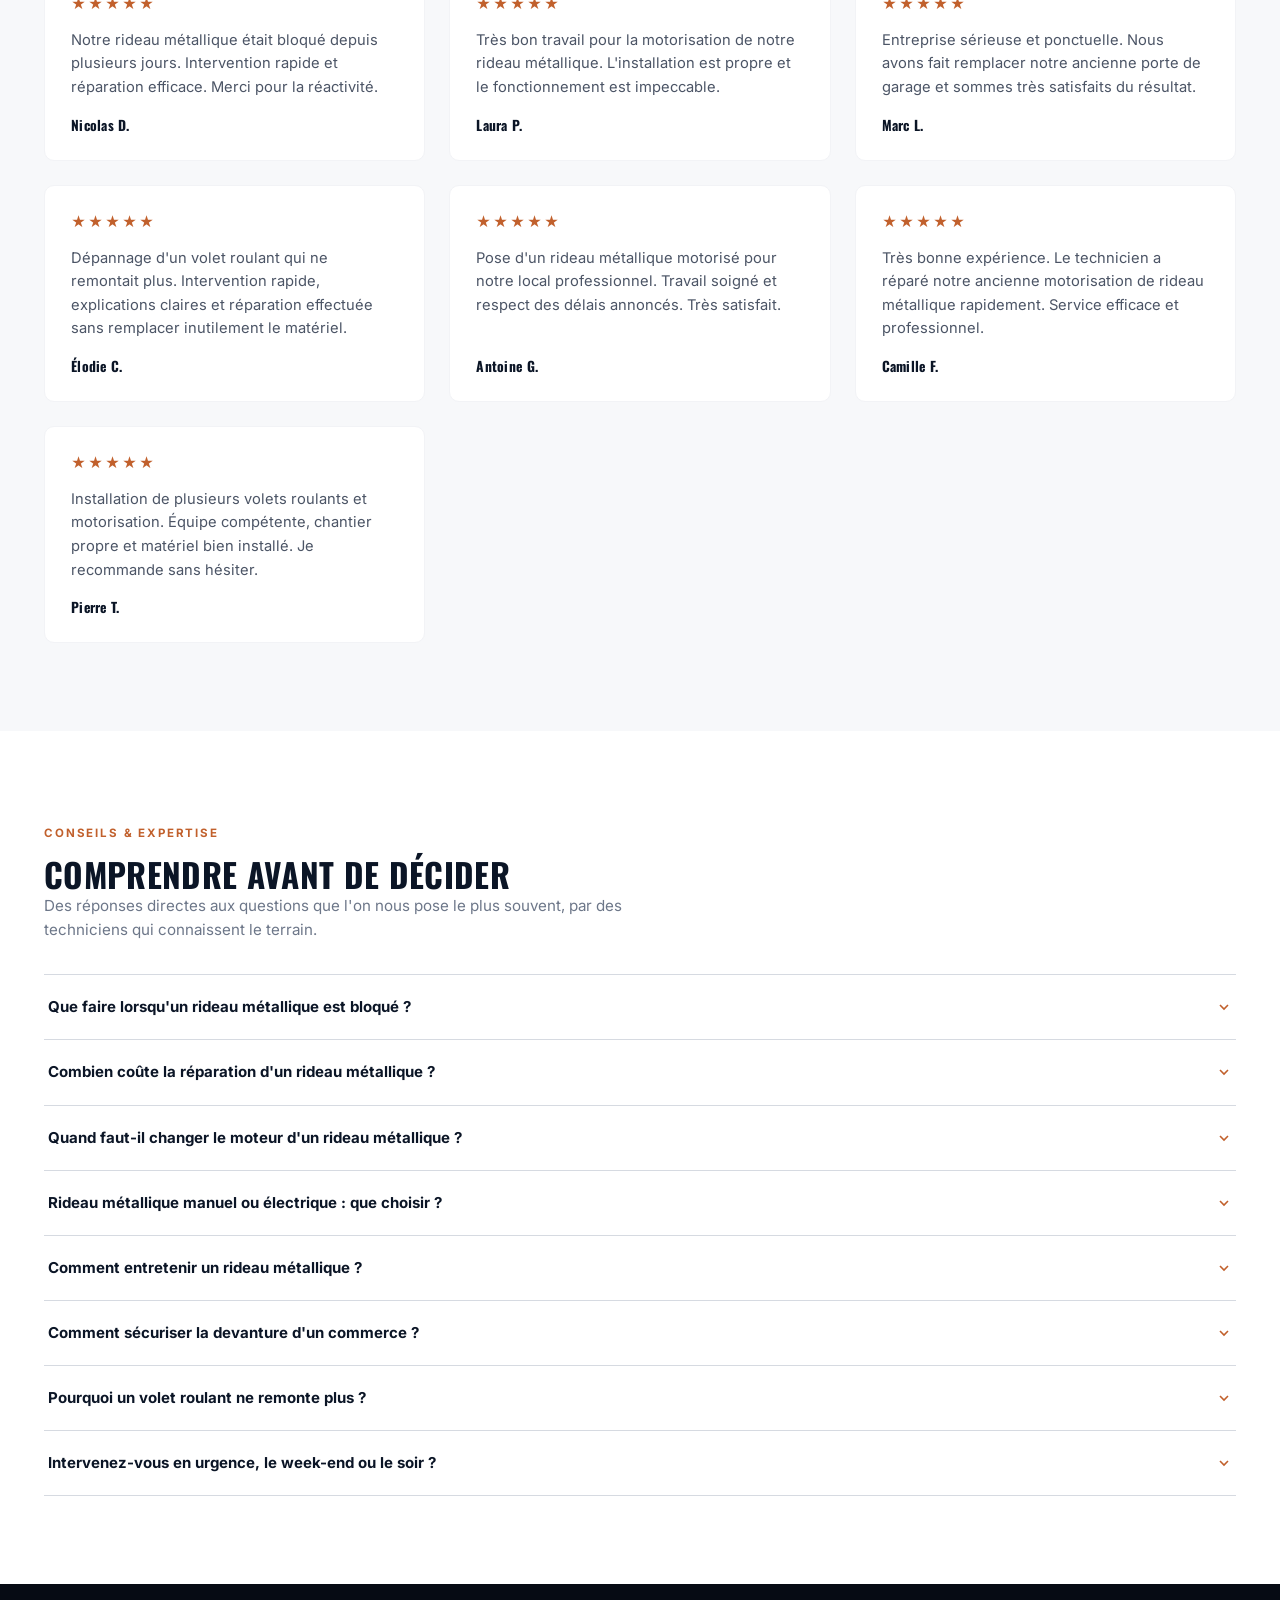
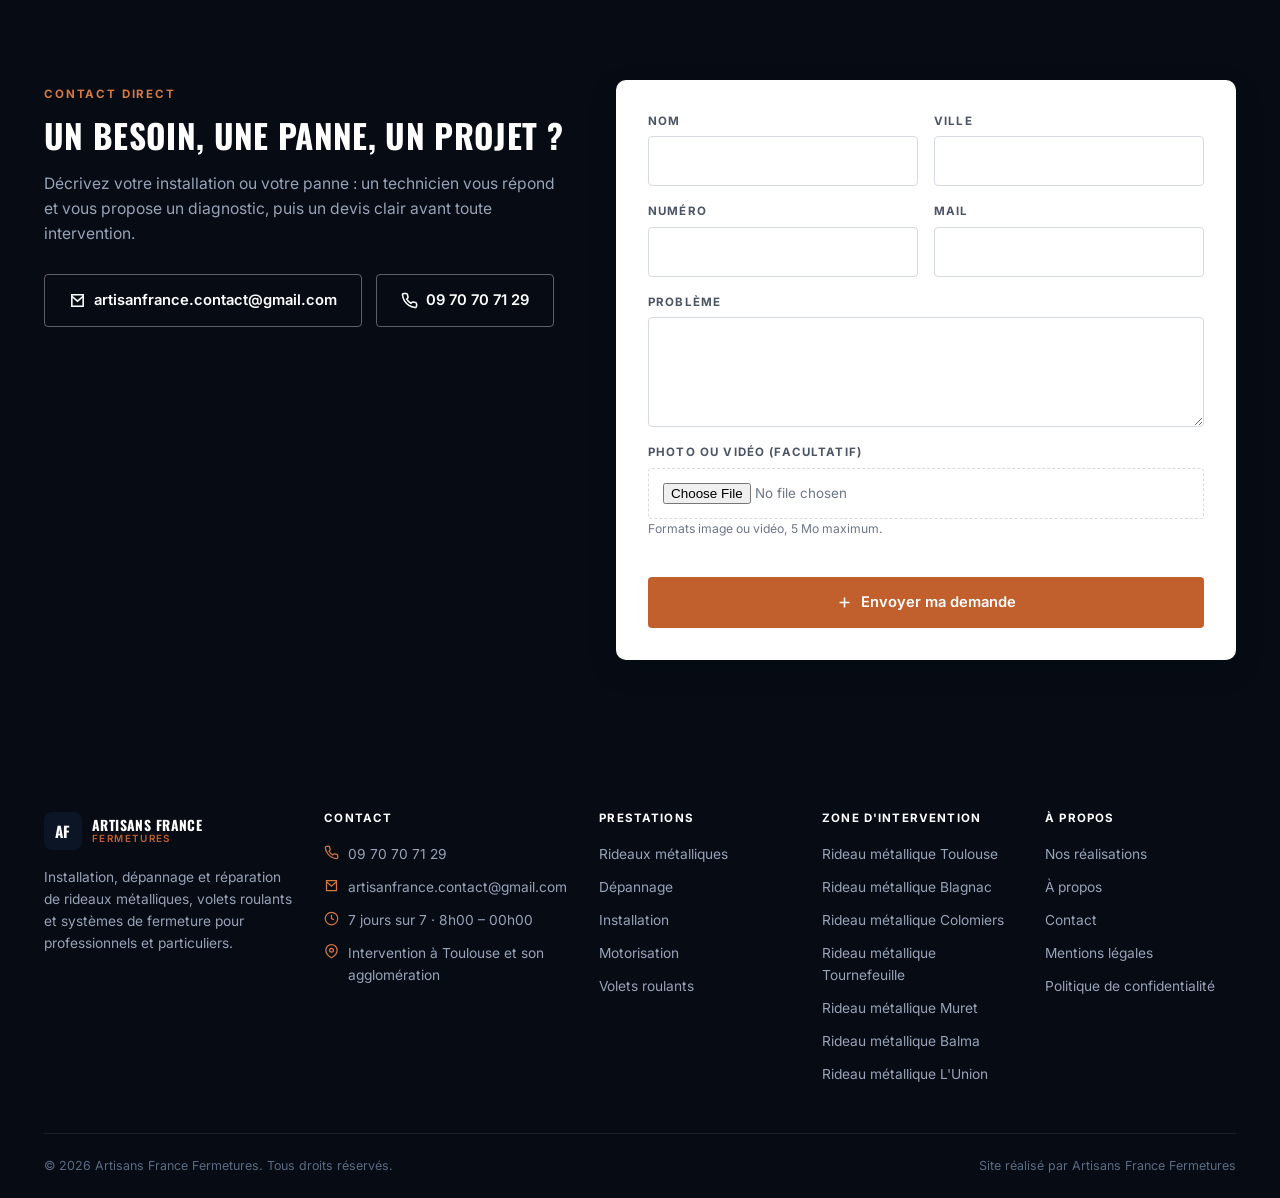
==== commit a7703ee0: "Add files via upload" ====
--- a/index.html
+++ b/index.html
@@ -3,8 +3,8 @@
 <head>
 <meta charset="UTF-8">
 <meta name="viewport" content="width=device-width, initial-scale=1">
-<title>Artisans France Fermetures — Rideaux Métalliques, Volets Roulants & Portails à Toulouse</title>
-<meta name="description" content="Installation, réparation et dépannage de rideaux métalliques, volets roulants et portails. Techniciens qualifiés, devis clair, intervention à Toulouse et dans son agglomération, 7j/7.">
+<title>Artisans France Fermetures — Rideaux Métalliques, Volets Roulants & Portes de Garage à Toulouse</title>
+<meta name="description" content="Installation, réparation et dépannage de rideaux métalliques, volets roulants et portes de garage. Techniciens qualifiés, devis clair, intervention à Toulouse et dans son agglomération, 7j/7.">
 <meta name="theme-color" content="#060b14">
 <link rel="preconnect" href="https://fonts.googleapis.com">
 <link rel="preconnect" href="https://fonts.gstatic.com" crossorigin>
@@ -69,7 +69,7 @@
     <div class="hero-bg"><img src="Hero volet roulant.jpg" alt="Rideau métallique industriel" loading="eager"></div>
     <div class="container">
       <div class="hero-content reveal in">
-        <div class="eyebrow">Rideaux métalliques · Volets roulants · Portails</div>
+        <div class="eyebrow">Rideaux métalliques · Volets roulants · Portes de garage</div>
         <h1>Installation, réparation et dépannage de rideaux métalliques <em>et volets roulants</em></h1>
         <p class="lead">Une équipe spécialisée pour sécuriser, réparer et motoriser vos fermetures professionnelles et résidentielles, à Toulouse et dans toute son agglomération.</p>
         <div class="hero-actions">
@@ -124,12 +124,12 @@
             <p>Motorisation de rideaux métalliques et volets roulants existants : moteurs centraux, latéraux ou tubulaires, réglage des fins de course.</p>
           </div>
         </a>
-        <a class="service-card reveal in" href="portail.html">
-          <div class="service-photo"><img src="porte de garage auto.jpg" alt="Portail" loading="lazy"></div>
+        <a class="service-card reveal in" href="portes-de-garage.html">
+          <div class="service-photo"><img src="porte de garage auto.jpg" alt="Portes de garage" loading="lazy"></div>
           <div class="service-body">
             <div class="service-index-row"><span>05</span><svg viewBox="0 0 24 24" fill="none" stroke="currentColor" stroke-width="2.4"><path d="M7 17L17 7M7 7h10v10"/></svg></div>
-            <h3>Portails</h3>
-            <p>Installation, réparation et motorisation de portails pour particuliers et professionnels.</p>
+            <h3>Portes de garage</h3>
+            <p>Installation, réparation et motorisation de portes de garage pour particuliers et professionnels.</p>
           </div>
         </a>
         <div class="service-card service-card--cta reveal in">
--- a/css/style.css
+++ b/css/style.css
@@ -455,6 +455,27 @@
   text-align: center;
 }
 .reviews-empty p { color: var(--gray-500); font-size: 0.94rem; max-width: 640px; margin: 0 auto; }
+
+.reviews-grid { display: grid; grid-template-columns: repeat(3, 1fr); gap: 24px; }
+.review-card {
+  background: var(--white);
+  border: 1px solid var(--gray-100);
+  border-radius: var(--radius-md);
+  padding: 24px 26px;
+  display: flex;
+  flex-direction: column;
+  gap: 14px;
+}
+.review-stars { color: var(--orange-500); font-size: 0.9rem; letter-spacing: 2px; }
+.review-text { color: var(--gray-700); font-size: 0.92rem; flex: 1; }
+.review-author { font-family: var(--font-head); font-weight: 700; font-size: 0.86rem; color: var(--navy-900); letter-spacing: 0.02em; }
+
+@media (max-width: 1080px) {
+  .reviews-grid { grid-template-columns: repeat(2, 1fr); }
+}
+@media (max-width: 720px) {
+  .reviews-grid { grid-template-columns: 1fr; }
+}
 
 /* FAQ ------------------------------------------------------------------ */
 .faq-intro { color: var(--gray-500); max-width: 640px; margin-bottom: 8px; font-size: 0.95rem; }
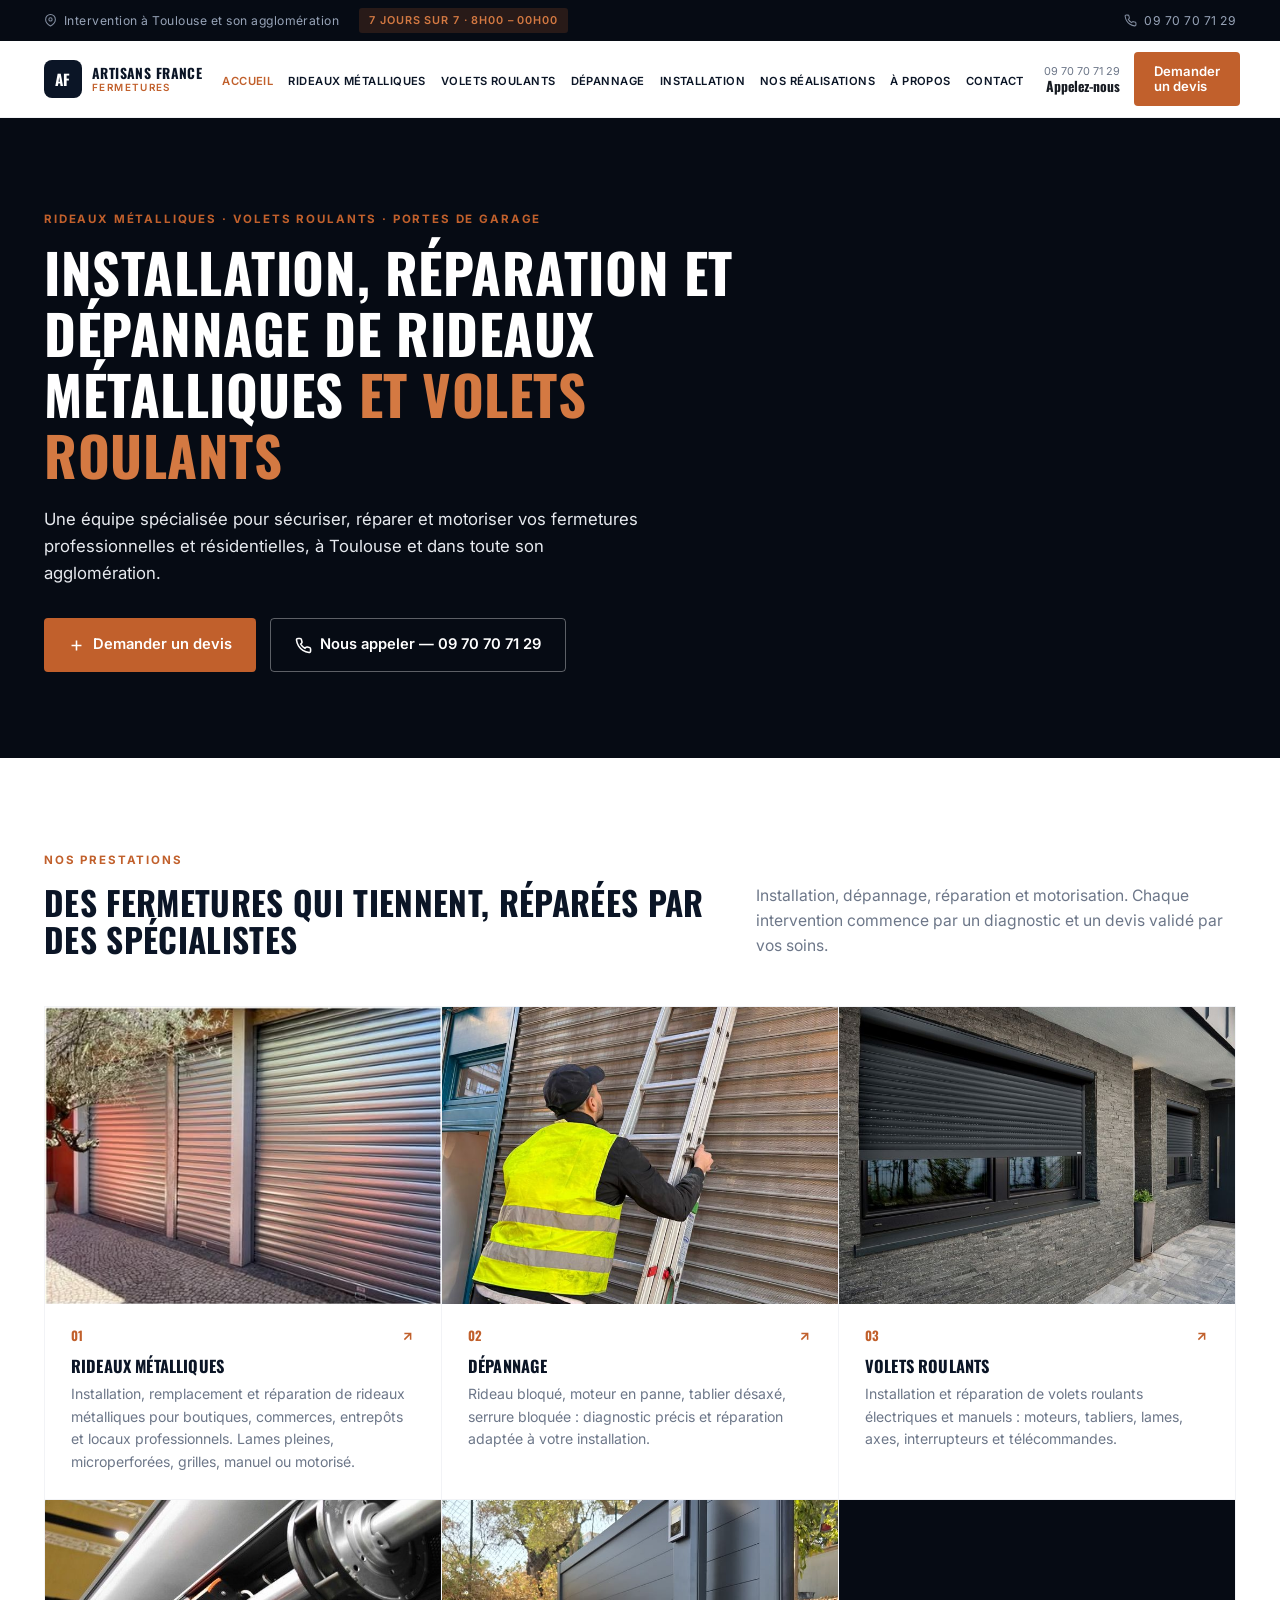
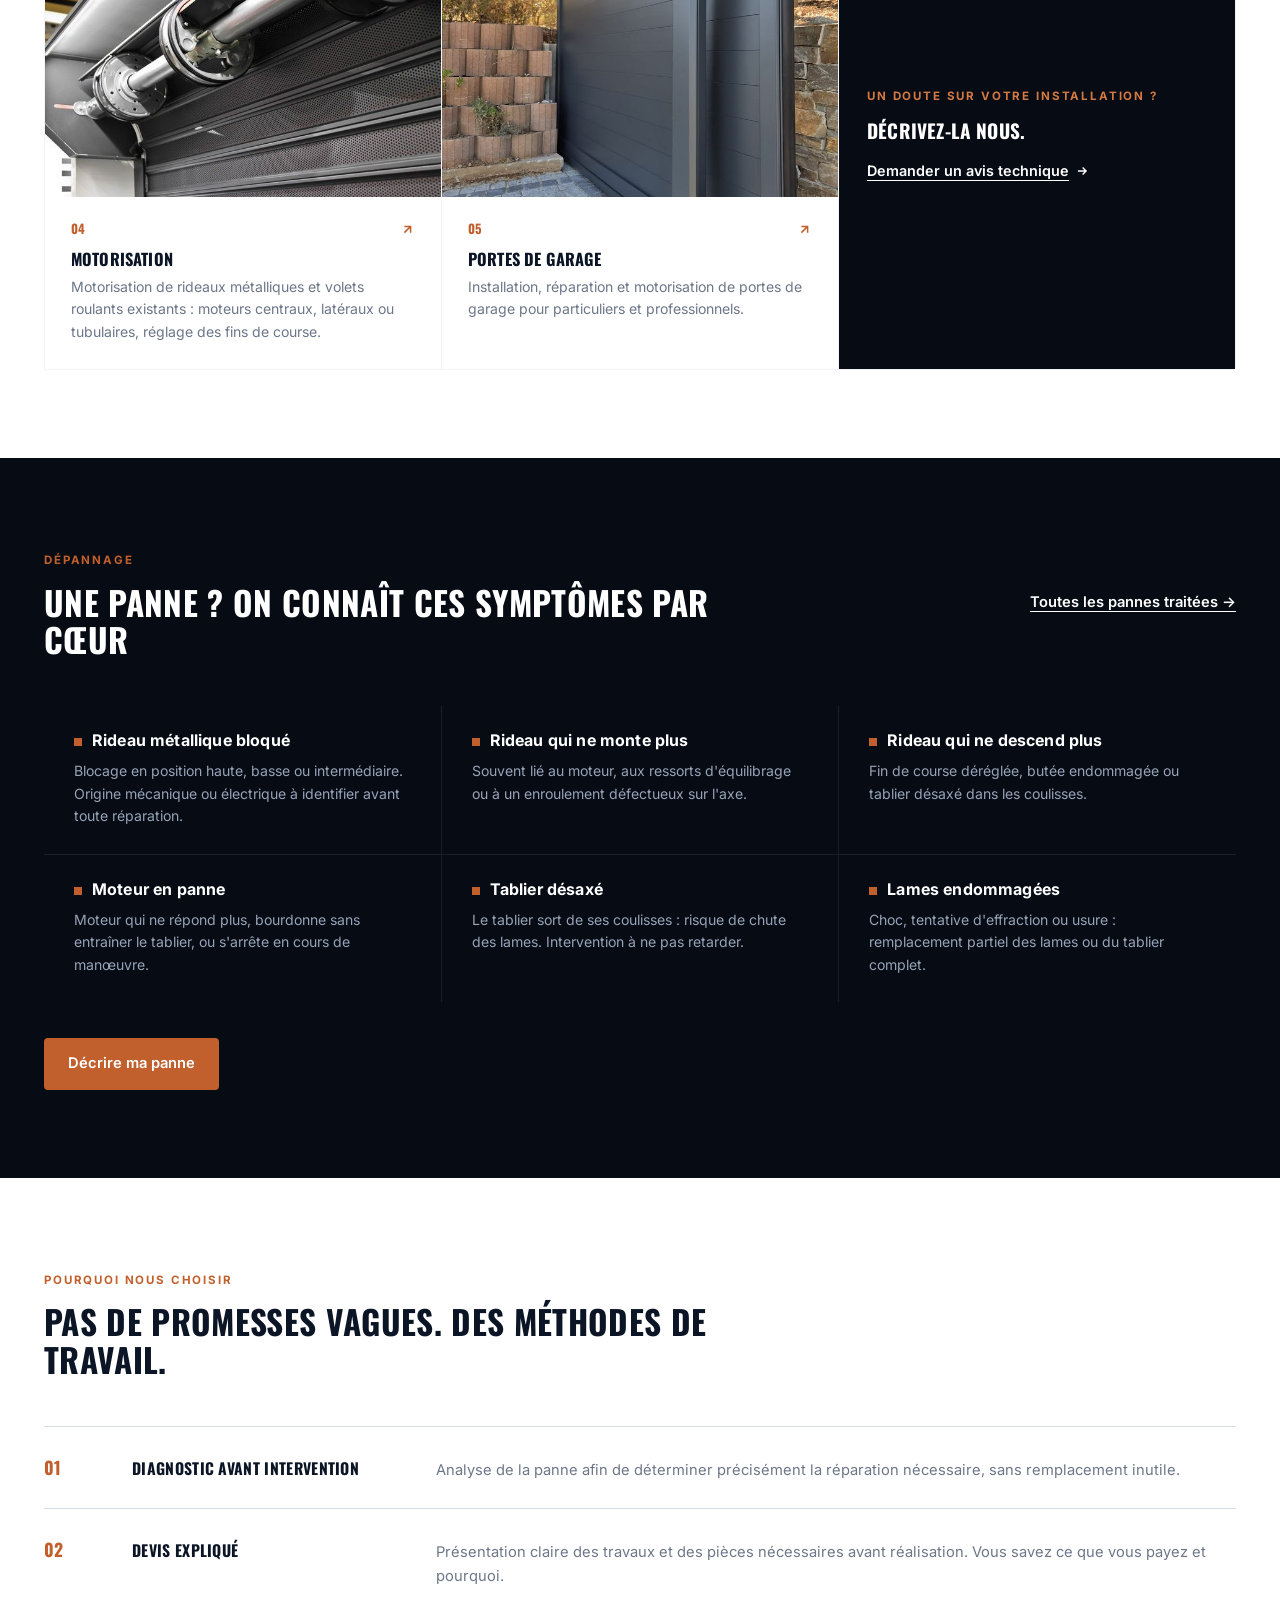
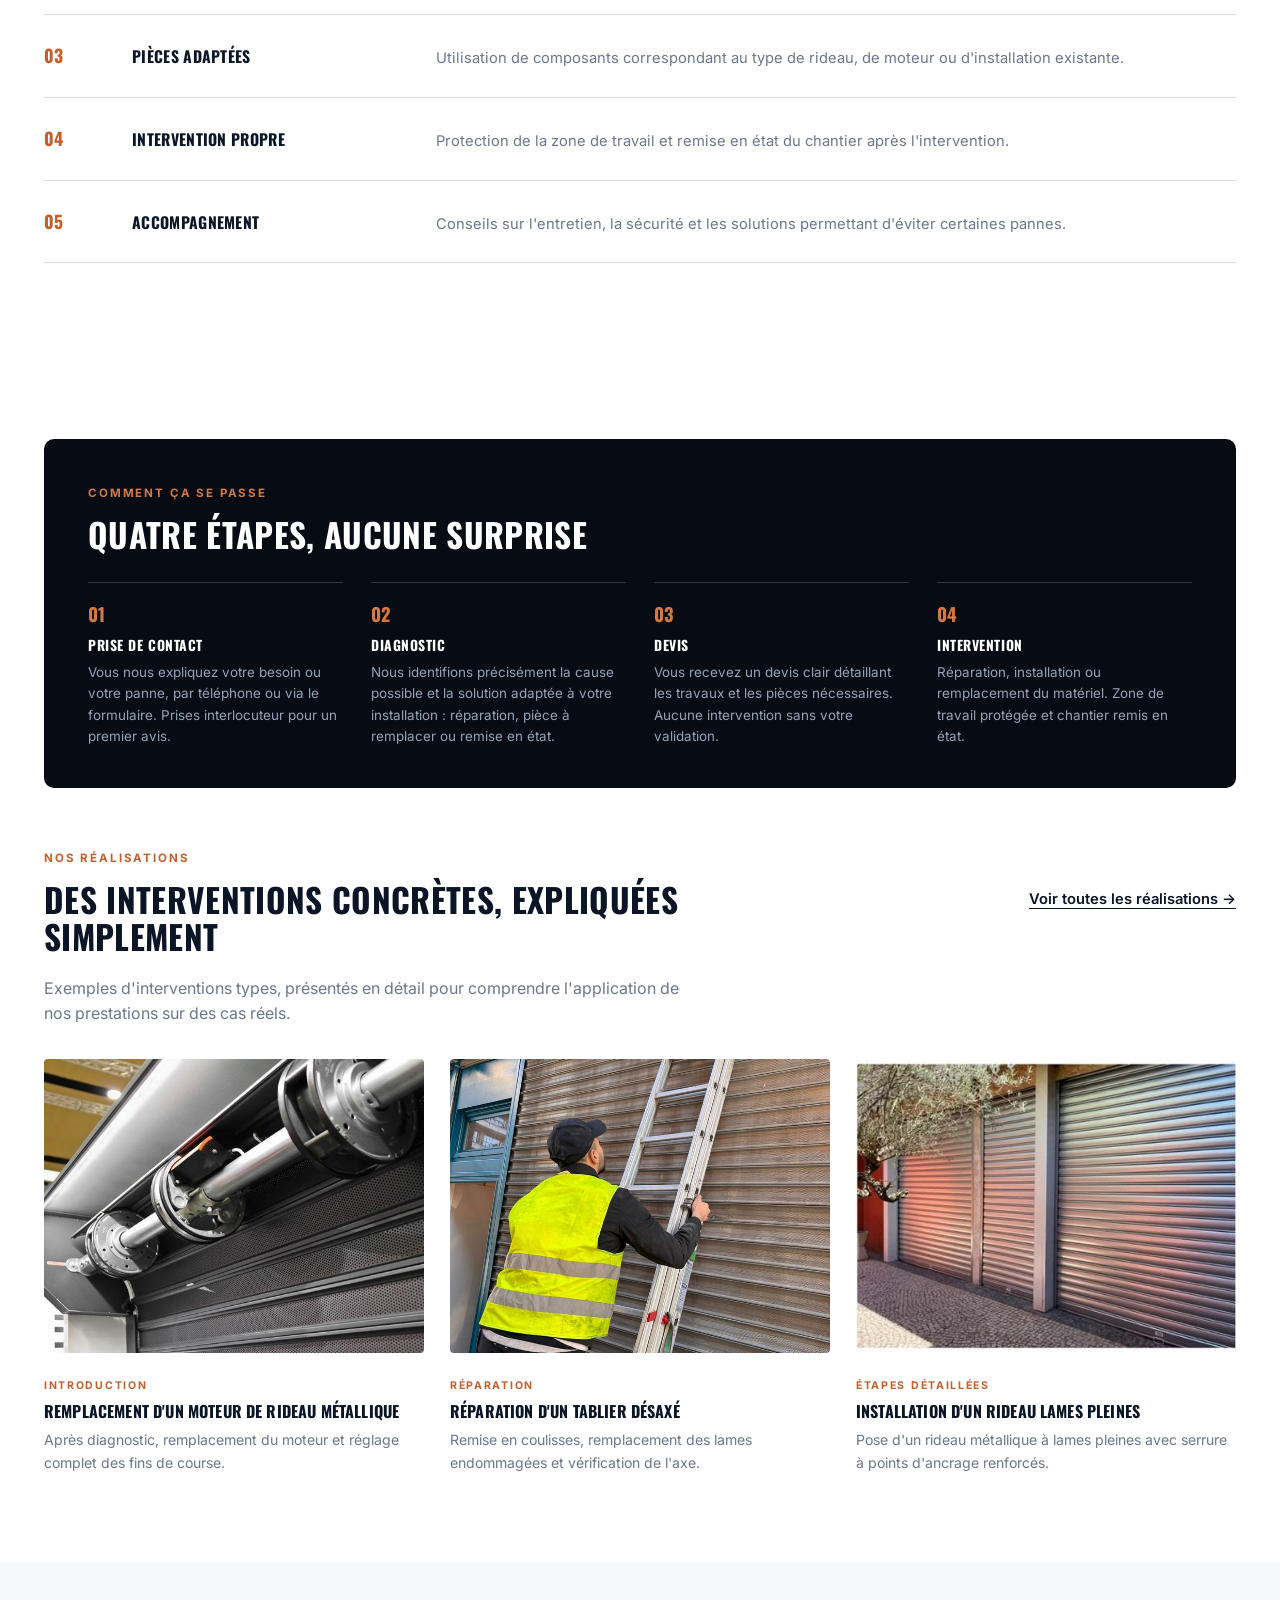
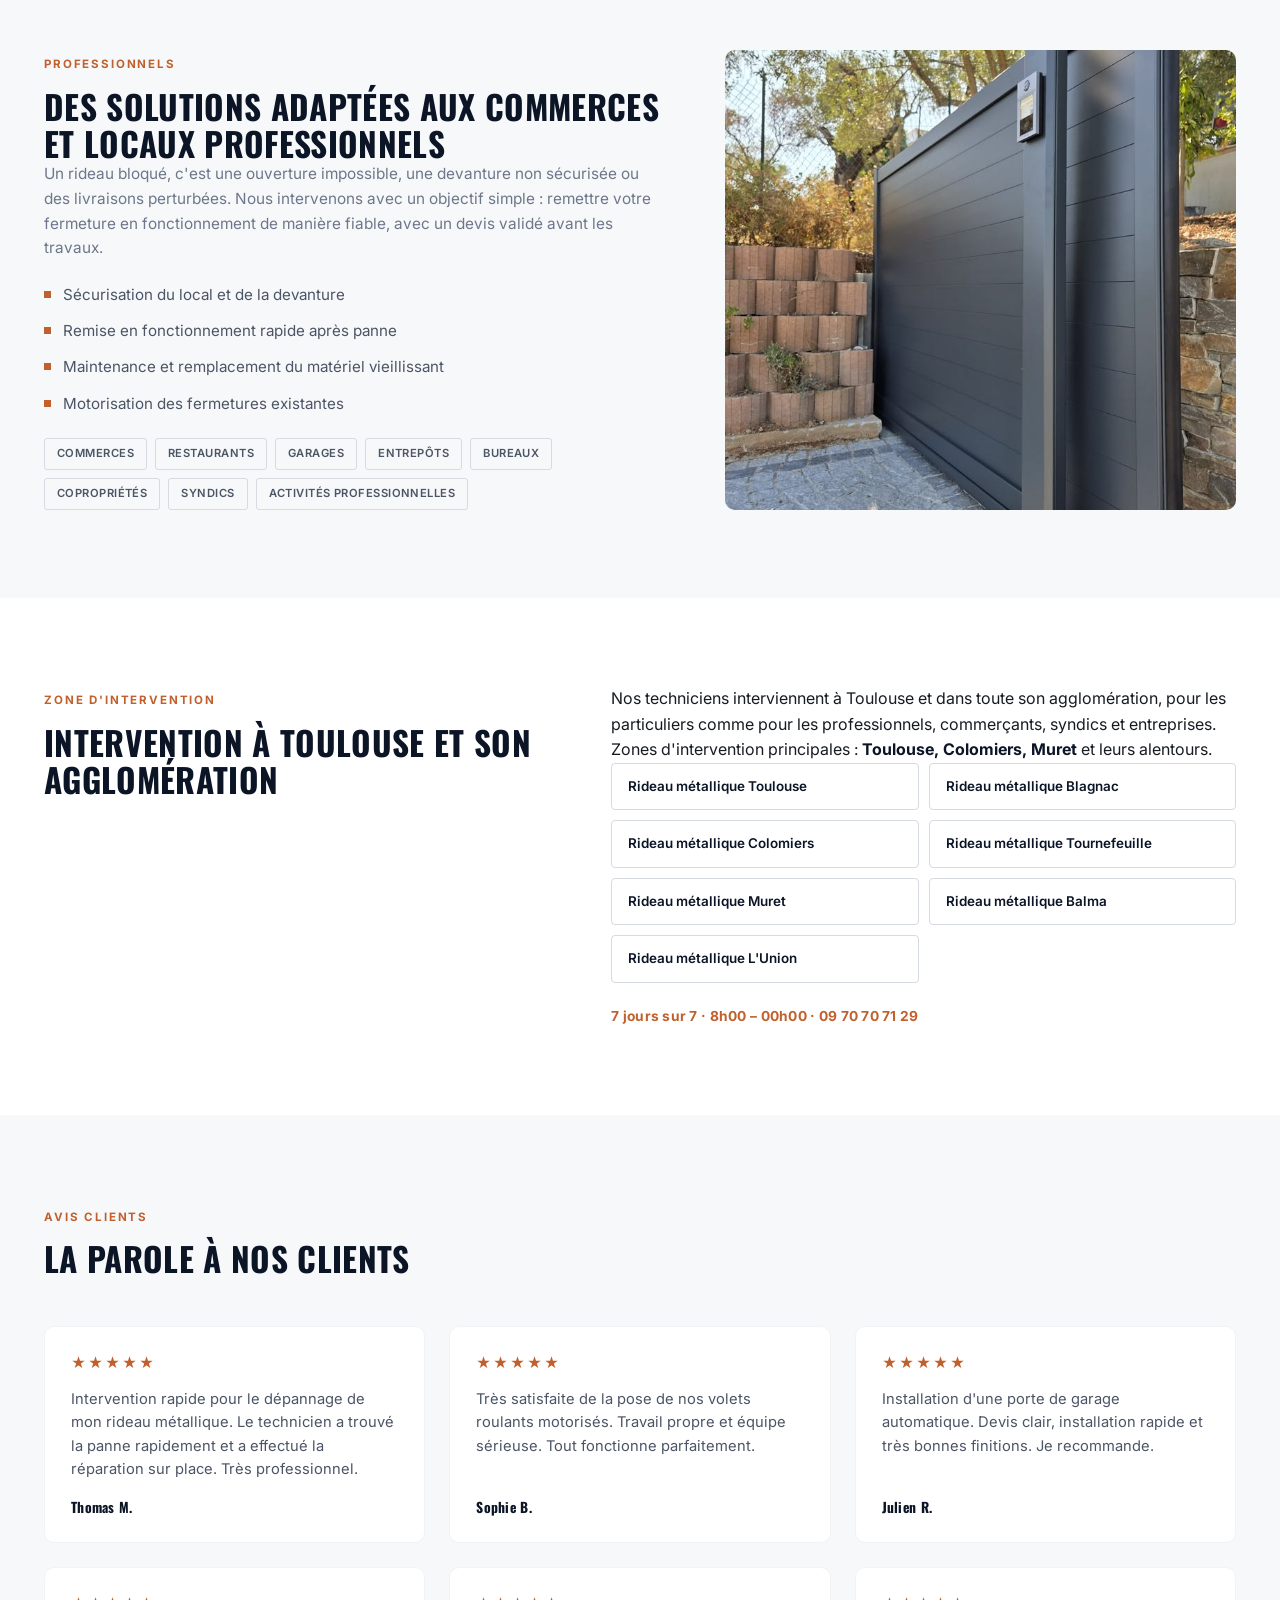
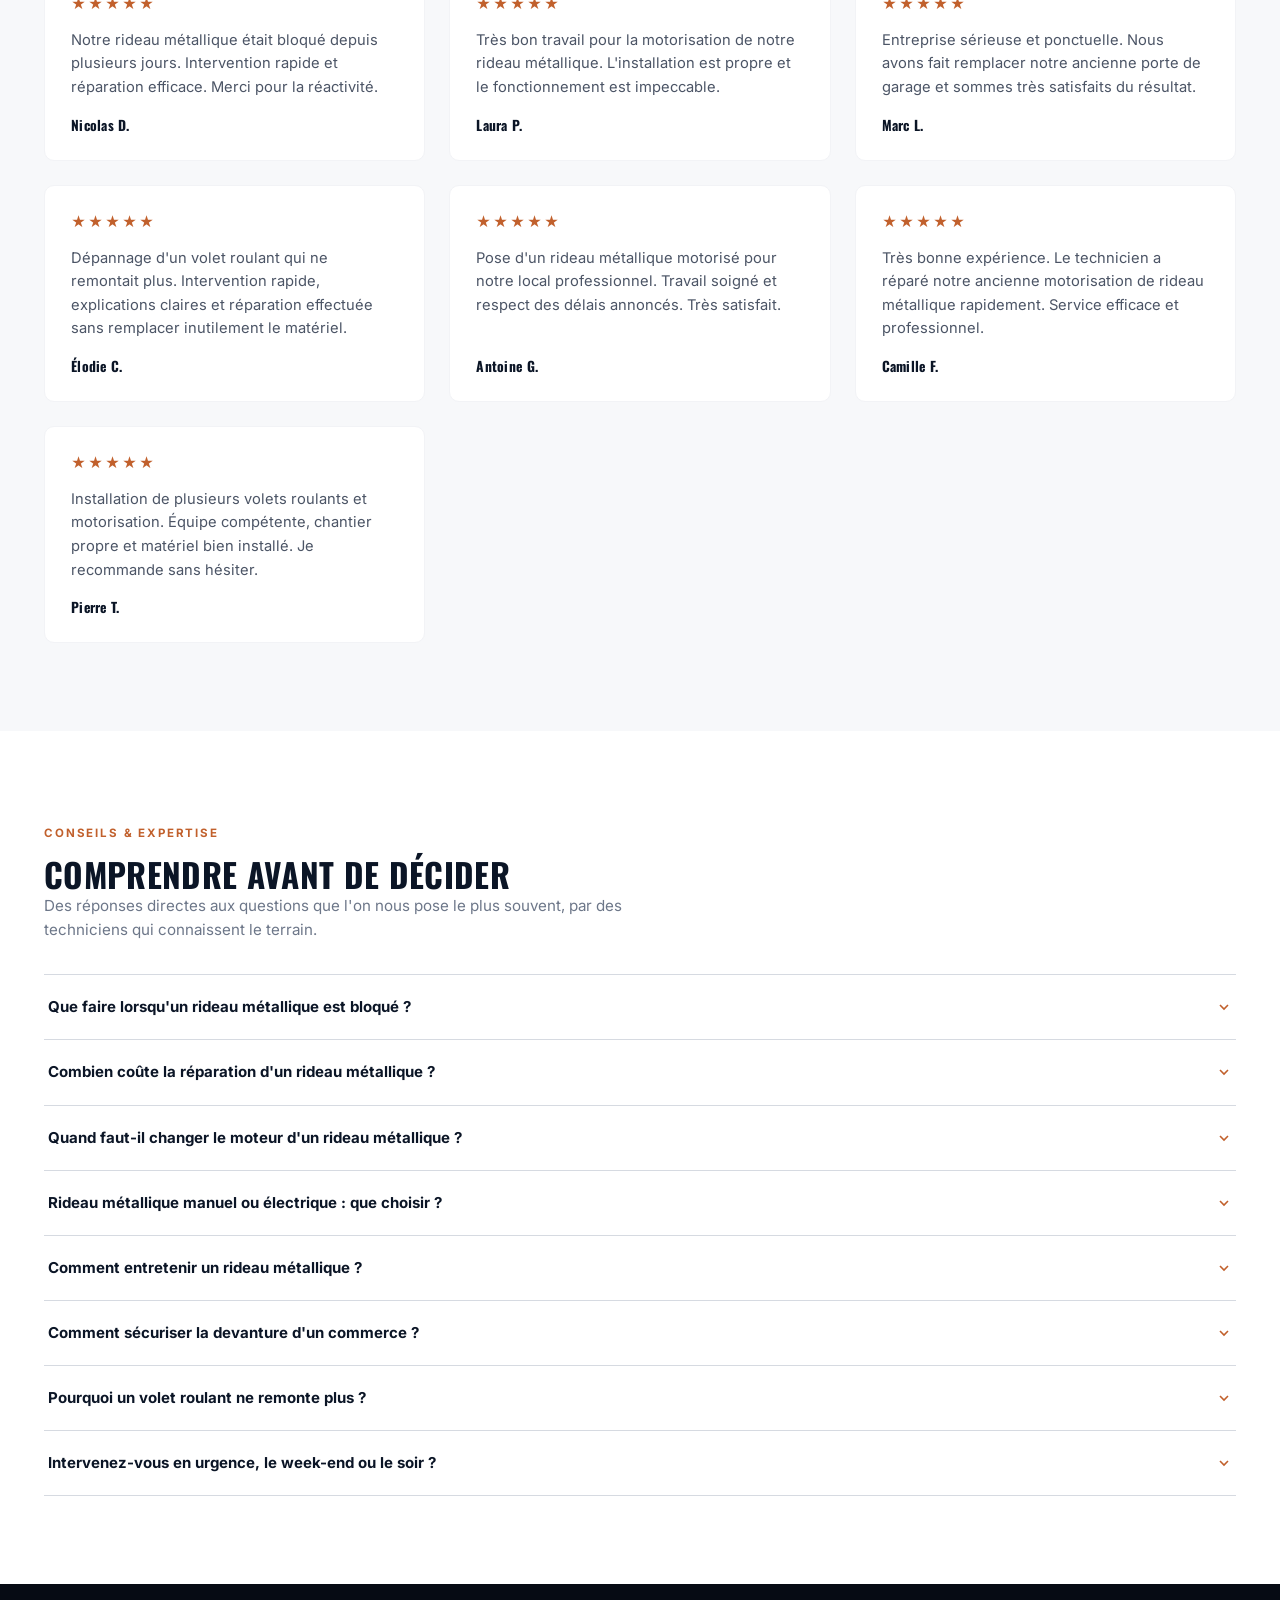
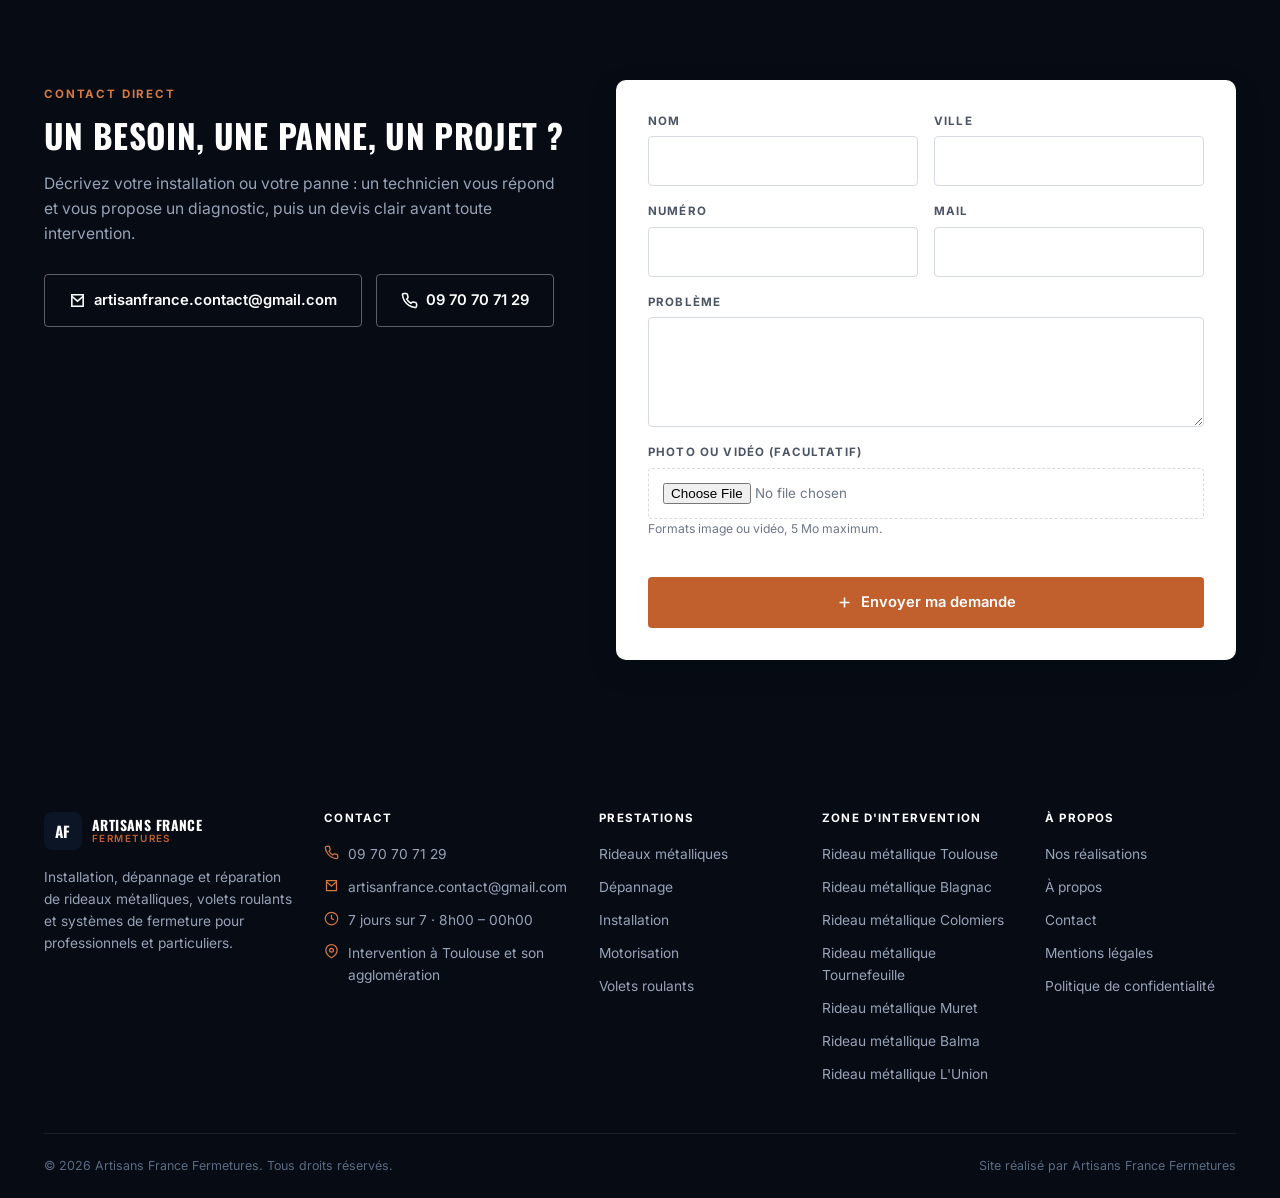
==== commit 058c12c8: "Add files via upload" ====
--- a/index.html
+++ b/index.html
@@ -249,19 +249,19 @@
 
         <div class="works-grid">
           <div class="work-card reveal in">
-            <div class="work-photo"><span class="work-tag">Exemple</span><img src="motorisation rideaux metalique.jpg" alt="Remplacement d'un moteur de rideau métallique" loading="lazy"></div>
+            <div class="work-photo"><img src="motorisation rideaux metalique.jpg" alt="Remplacement d'un moteur de rideau métallique" loading="lazy"></div>
             <div class="eyebrow">Introduction</div>
             <h3>Remplacement d'un moteur de rideau métallique</h3>
             <p>Après diagnostic, remplacement du moteur et réglage complet des fins de course.</p>
           </div>
           <div class="work-card reveal in">
-            <div class="work-photo"><span class="work-tag">Exemple</span><img src="Dépannage Rideau Métallique.jpg" alt="Réparation d'un tablier désaxé" loading="lazy"></div>
+            <div class="work-photo"><img src="Dépannage Rideau Métallique.jpg" alt="Réparation d'un tablier désaxé" loading="lazy"></div>
             <div class="eyebrow">Réparation</div>
             <h3>Réparation d'un tablier désaxé</h3>
             <p>Remise en coulisses, remplacement des lames endommagées et vérification de l'axe.</p>
           </div>
           <div class="work-card reveal in">
-            <div class="work-photo"><span class="work-tag">Exemple</span><img src="rideaux metalique.jpg" alt="Installation d'un rideau lames pleines" loading="lazy"></div>
+            <div class="work-photo"><img src="rideaux metalique.jpg" alt="Installation d'un rideau lames pleines" loading="lazy"></div>
             <div class="eyebrow">Étapes détaillées</div>
             <h3>Installation d'un rideau lames pleines</h3>
             <p>Pose d'un rideau métallique à lames pleines avec serrure à points d'ancrage renforcés.</p>
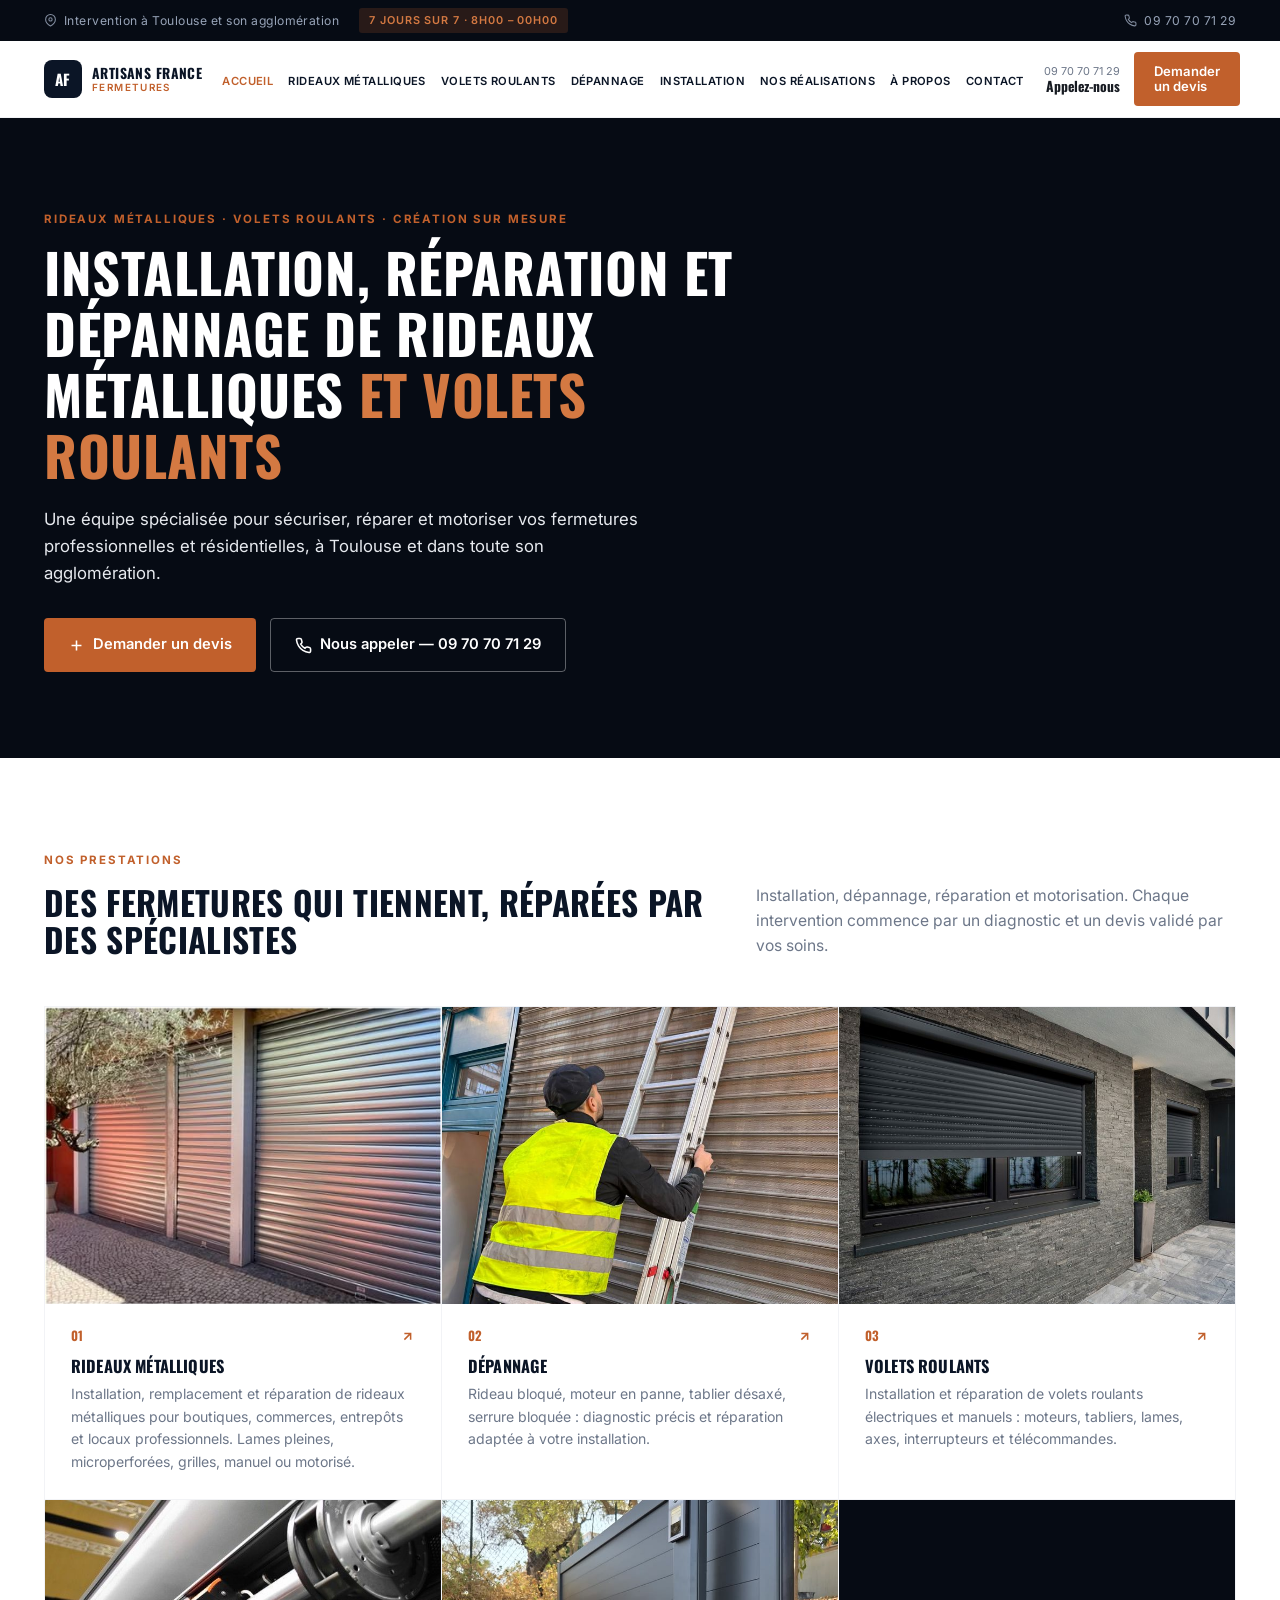
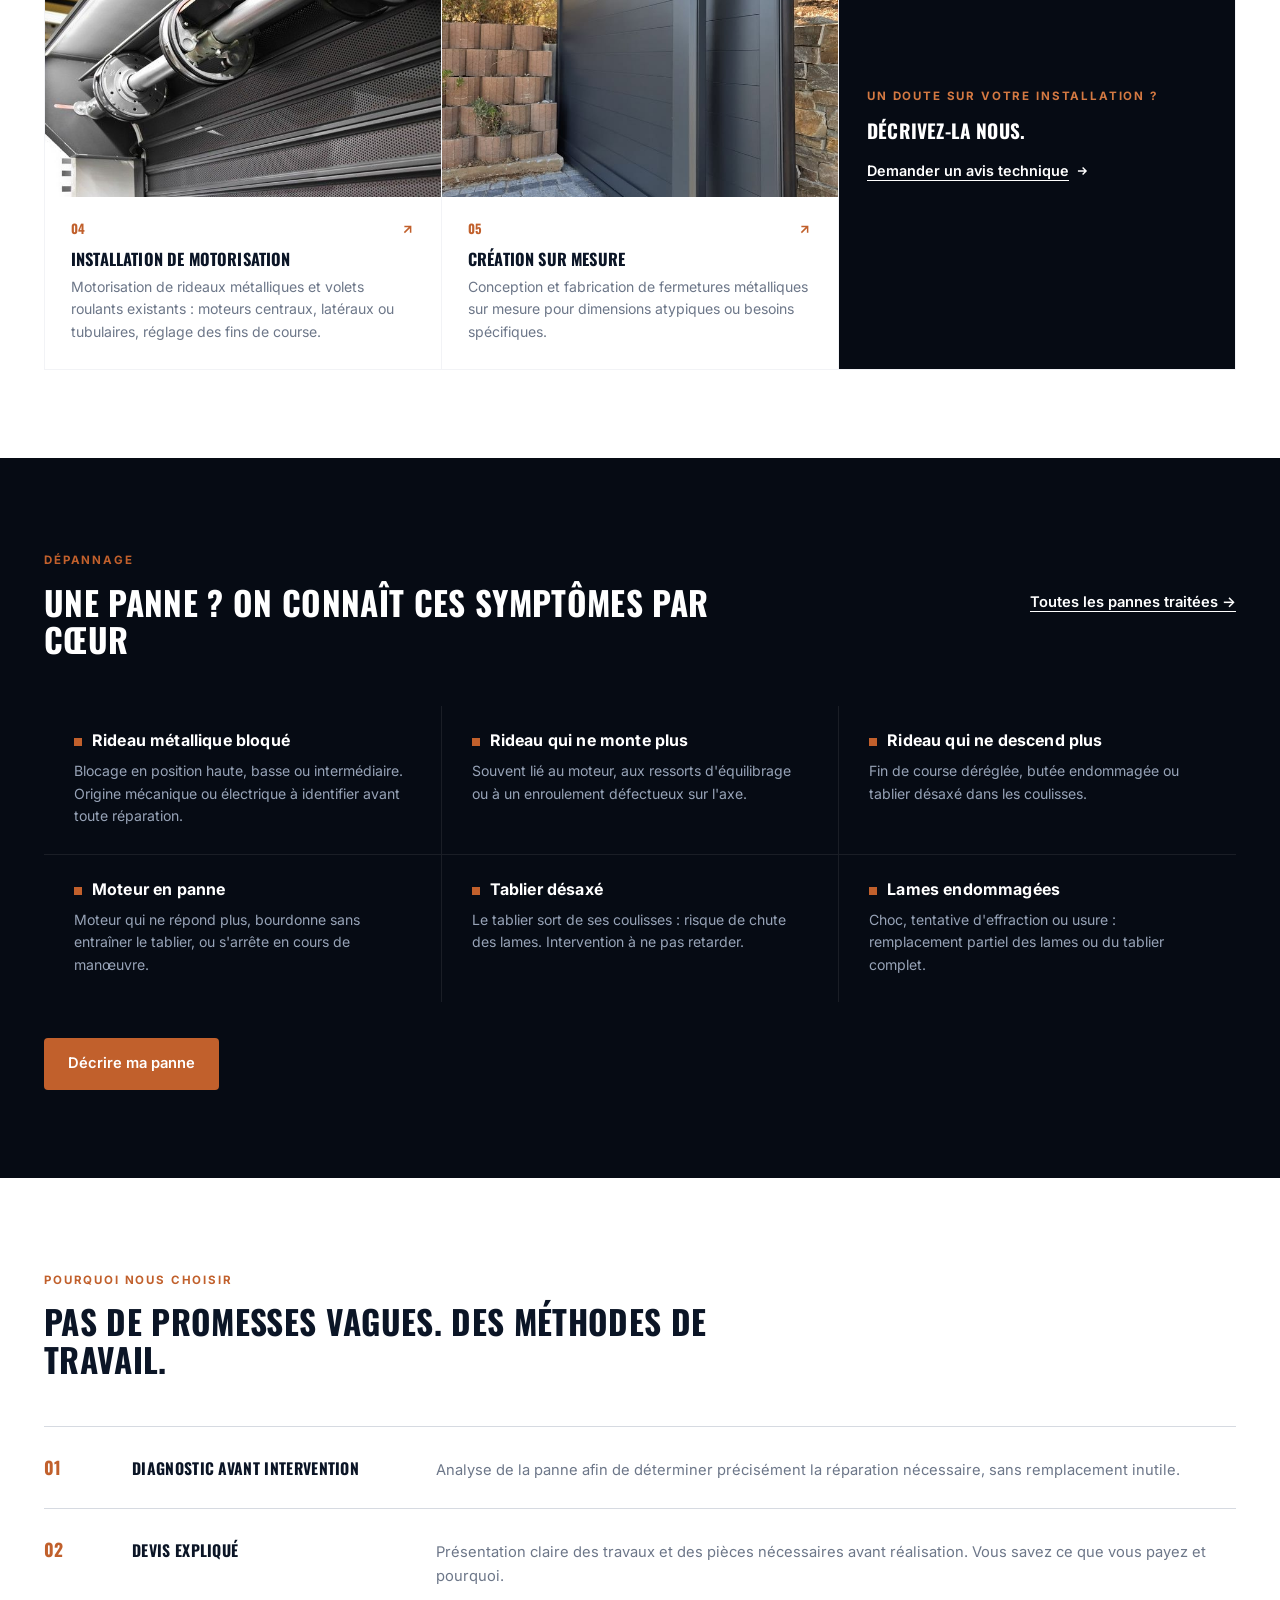
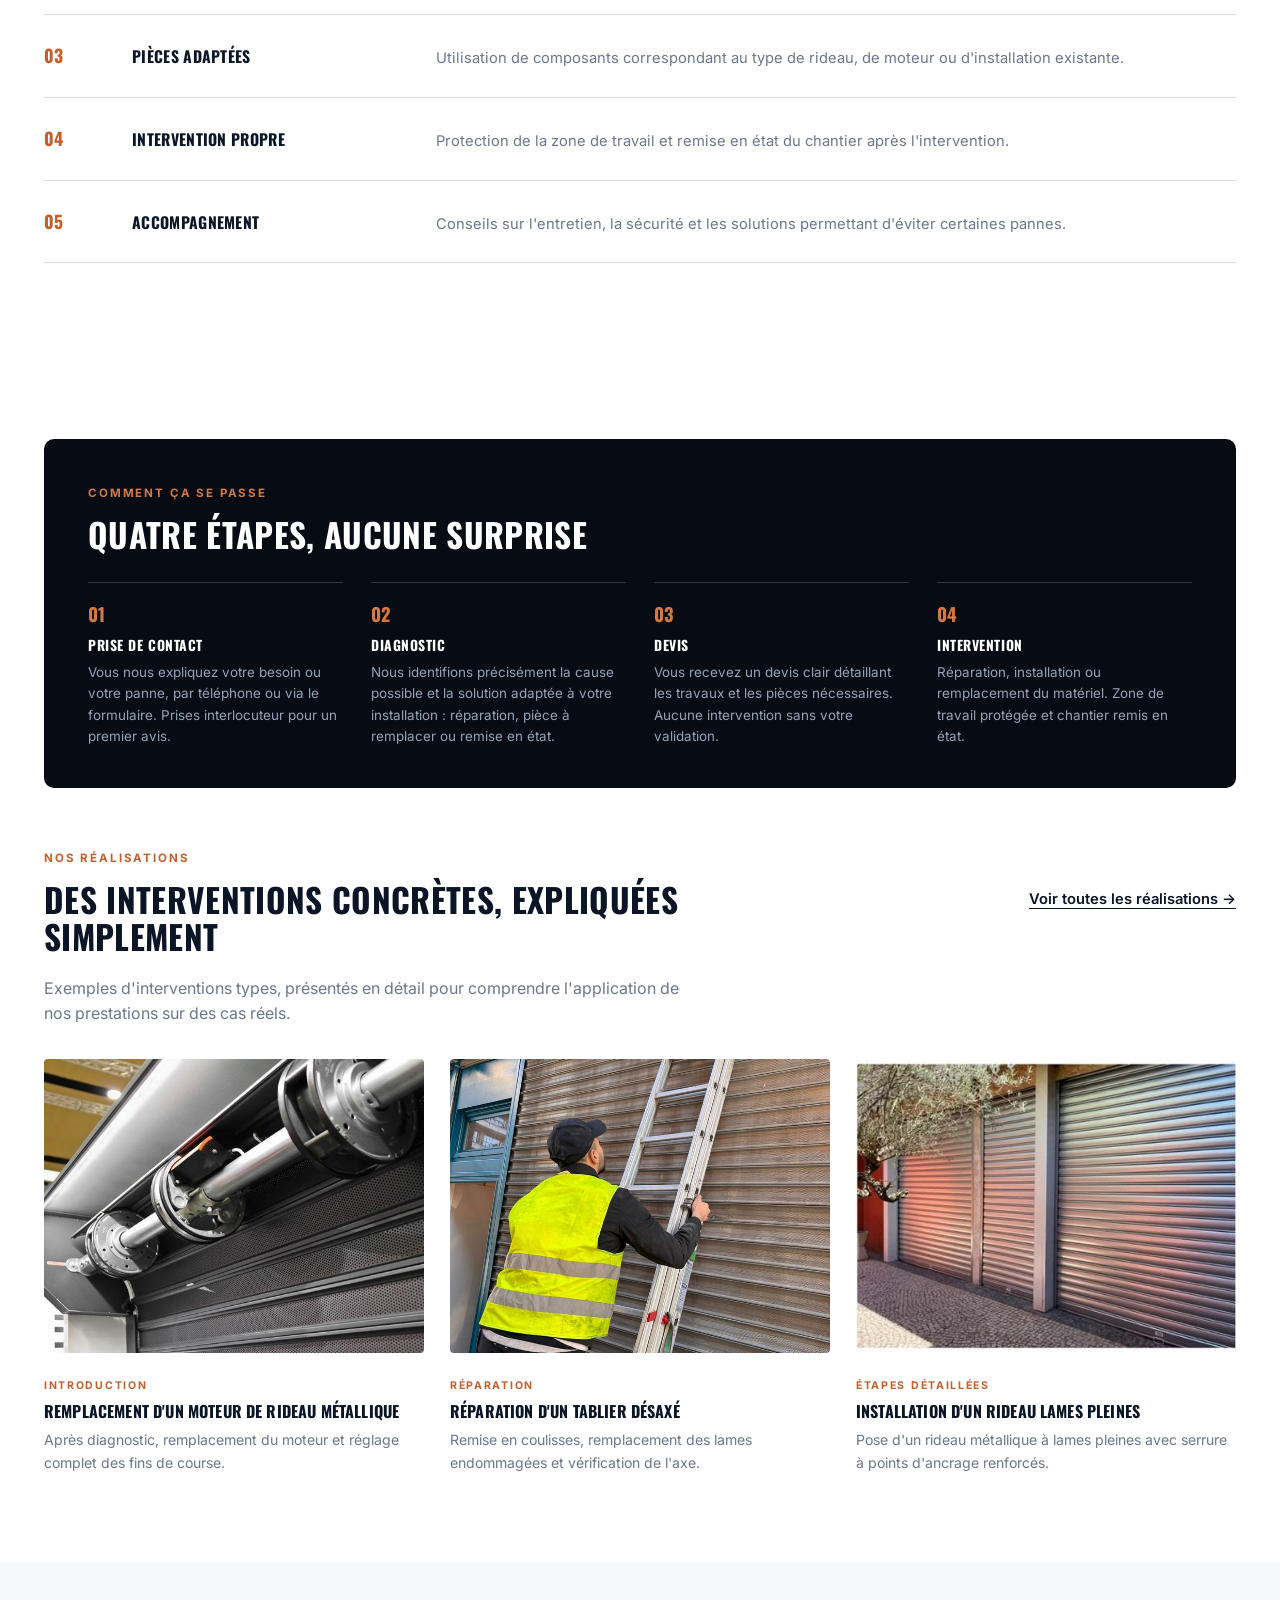
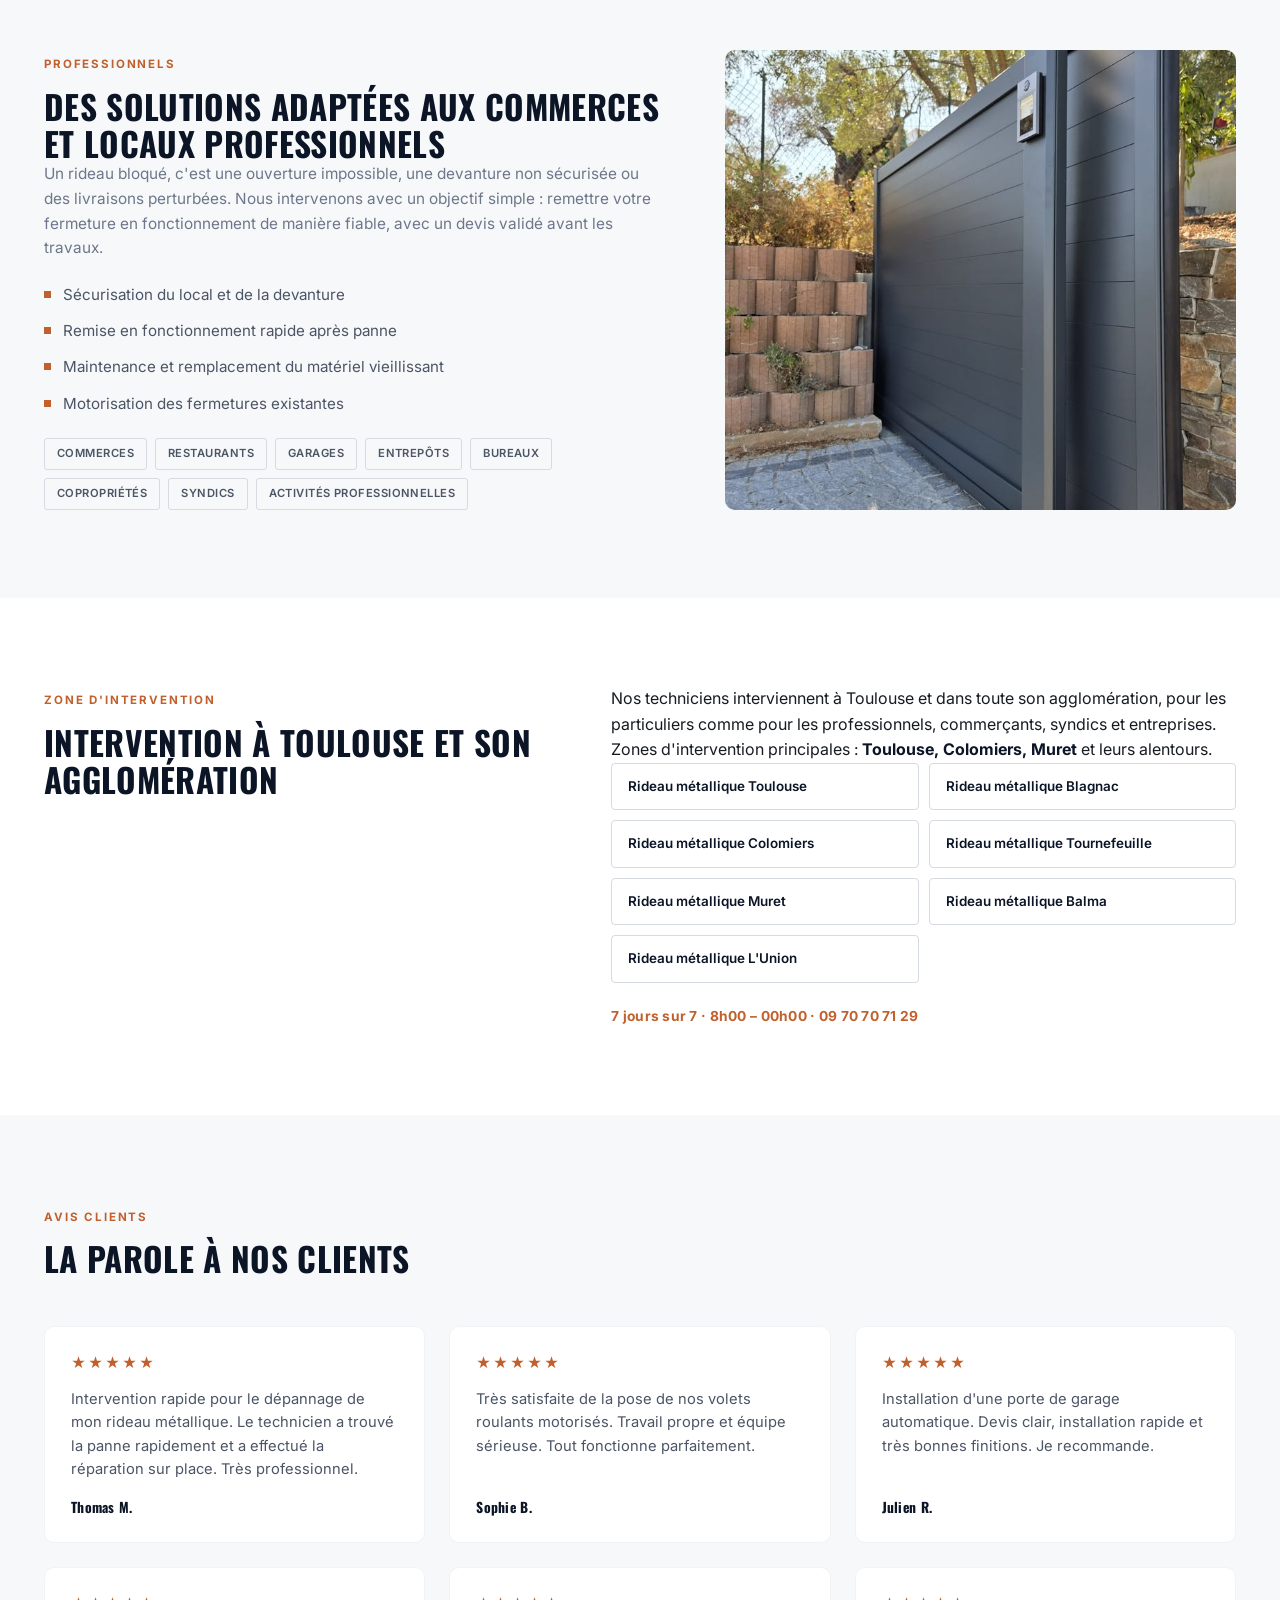
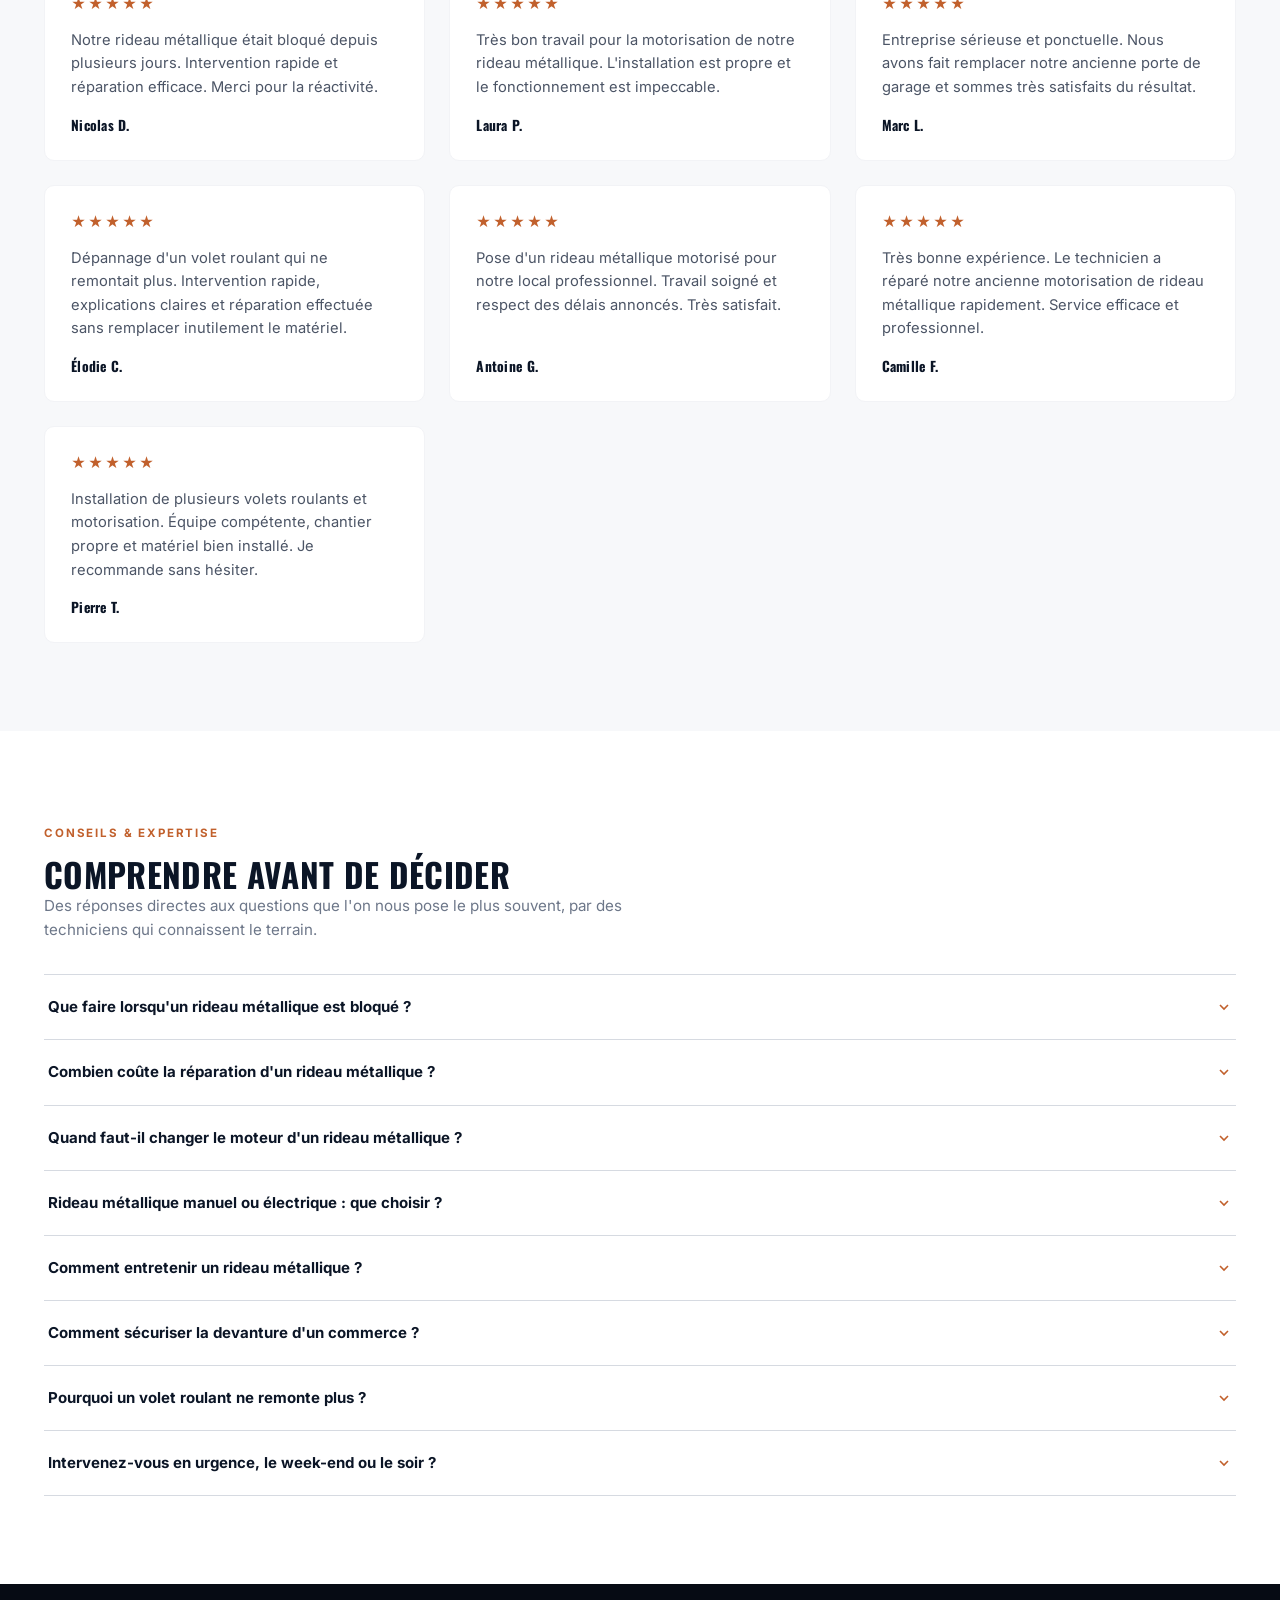
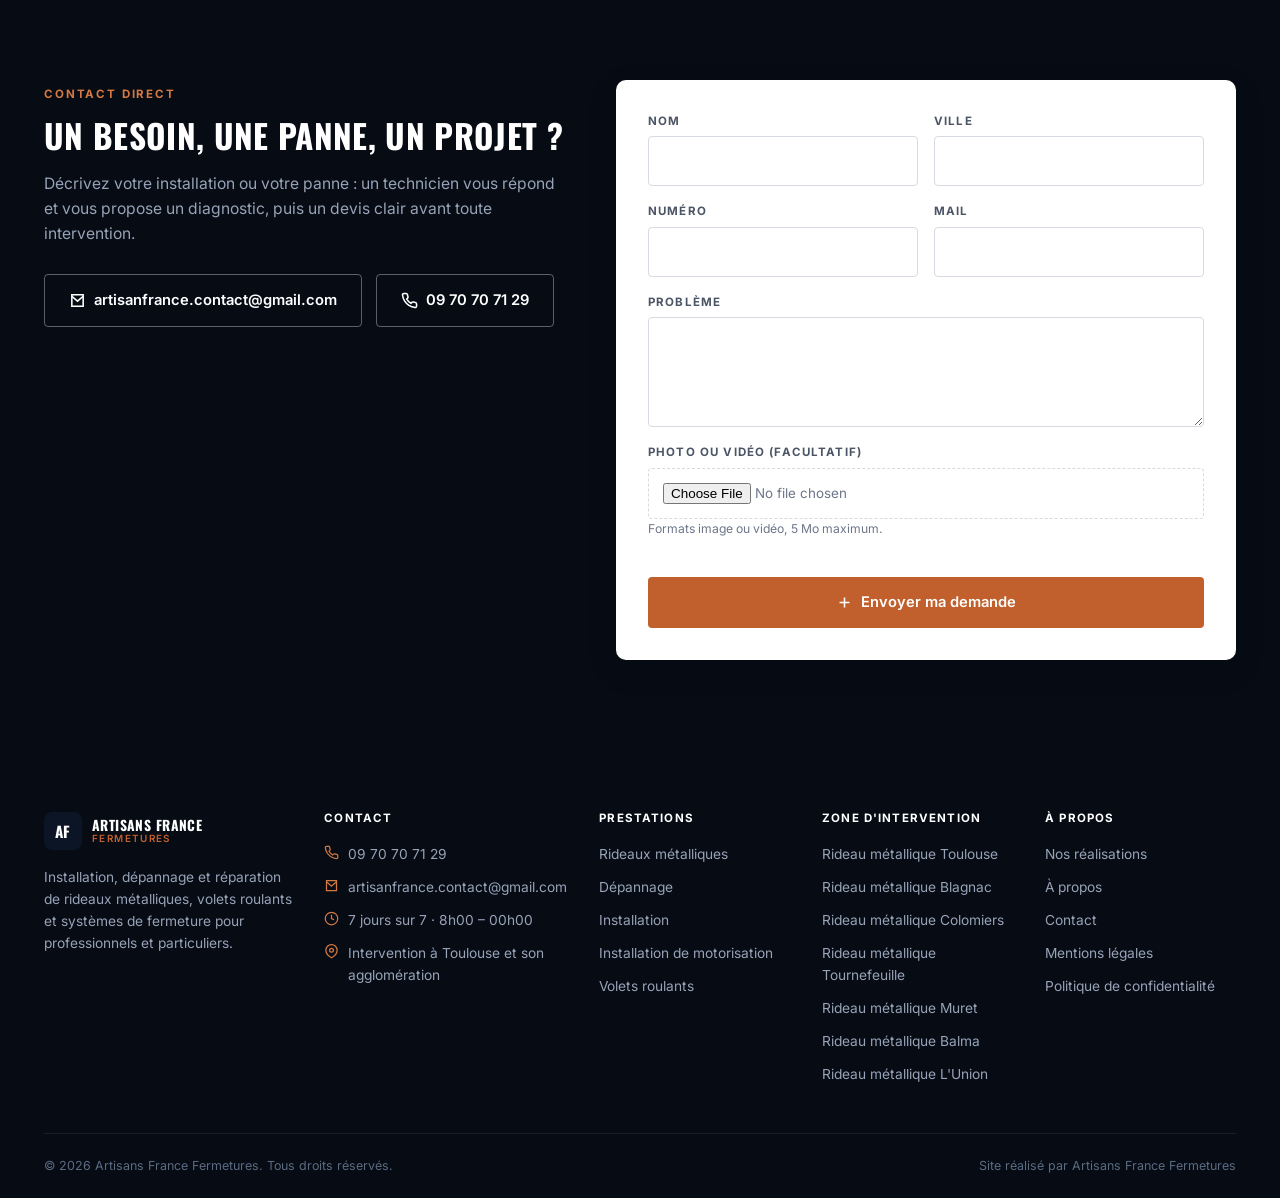
==== commit 61602db0: "Add files via upload" ====
--- a/index.html
+++ b/index.html
@@ -3,8 +3,8 @@
 <head>
 <meta charset="UTF-8">
 <meta name="viewport" content="width=device-width, initial-scale=1">
-<title>Artisans France Fermetures — Rideaux Métalliques, Volets Roulants & Portes de Garage à Toulouse</title>
-<meta name="description" content="Installation, réparation et dépannage de rideaux métalliques, volets roulants et portes de garage. Techniciens qualifiés, devis clair, intervention à Toulouse et dans son agglomération, 7j/7.">
+<title>Artisans France Fermetures — Rideaux Métalliques, Volets Roulants & Création Sur Mesure à Toulouse</title>
+<meta name="description" content="Installation, réparation et dépannage de rideaux métalliques, volets roulants et fermetures sur mesure. Techniciens qualifiés, devis clair, intervention à Toulouse et dans son agglomération, 7j/7.">
 <meta name="theme-color" content="#060b14">
 <link rel="preconnect" href="https://fonts.googleapis.com">
 <link rel="preconnect" href="https://fonts.gstatic.com" crossorigin>
@@ -69,7 +69,7 @@
     <div class="hero-bg"><img src="Hero volet roulant.jpg" alt="Rideau métallique industriel" loading="eager"></div>
     <div class="container">
       <div class="hero-content reveal in">
-        <div class="eyebrow">Rideaux métalliques · Volets roulants · Portes de garage</div>
+        <div class="eyebrow">Rideaux métalliques · Volets roulants · Création sur mesure</div>
         <h1>Installation, réparation et dépannage de rideaux métalliques <em>et volets roulants</em></h1>
         <p class="lead">Une équipe spécialisée pour sécuriser, réparer et motoriser vos fermetures professionnelles et résidentielles, à Toulouse et dans toute son agglomération.</p>
         <div class="hero-actions">
@@ -120,16 +120,16 @@
           <div class="service-photo"><img src="motorisation rideaux metalique.jpg" alt="Motorisation de rideau métallique" loading="lazy"></div>
           <div class="service-body">
             <div class="service-index-row"><span>04</span><svg viewBox="0 0 24 24" fill="none" stroke="currentColor" stroke-width="2.4"><path d="M7 17L17 7M7 7h10v10"/></svg></div>
-            <h3>Motorisation</h3>
+            <h3>Installation de motorisation</h3>
             <p>Motorisation de rideaux métalliques et volets roulants existants : moteurs centraux, latéraux ou tubulaires, réglage des fins de course.</p>
           </div>
         </a>
         <a class="service-card reveal in" href="portes-de-garage.html">
-          <div class="service-photo"><img src="porte de garage auto.jpg" alt="Portes de garage" loading="lazy"></div>
+          <div class="service-photo"><img src="porte de garage auto.jpg" alt="Création sur mesure" loading="lazy"></div>
           <div class="service-body">
             <div class="service-index-row"><span>05</span><svg viewBox="0 0 24 24" fill="none" stroke="currentColor" stroke-width="2.4"><path d="M7 17L17 7M7 7h10v10"/></svg></div>
-            <h3>Portes de garage</h3>
-            <p>Installation, réparation et motorisation de portes de garage pour particuliers et professionnels.</p>
+            <h3>Création sur mesure</h3>
+            <p>Conception et fabrication de fermetures métalliques sur mesure pour dimensions atypiques ou besoins spécifiques.</p>
           </div>
         </a>
         <div class="service-card service-card--cta reveal in">
@@ -521,7 +521,7 @@
           <li><a href="rideaux-metalliques.html">Rideaux métalliques</a></li>
           <li><a href="depannage.html">Dépannage</a></li>
           <li><a href="installation.html">Installation</a></li>
-          <li><a href="motorisation.html">Motorisation</a></li>
+          <li><a href="motorisation.html">Installation de motorisation</a></li>
           <li><a href="volets-roulants.html">Volets roulants</a></li>
         </ul>
       </div>
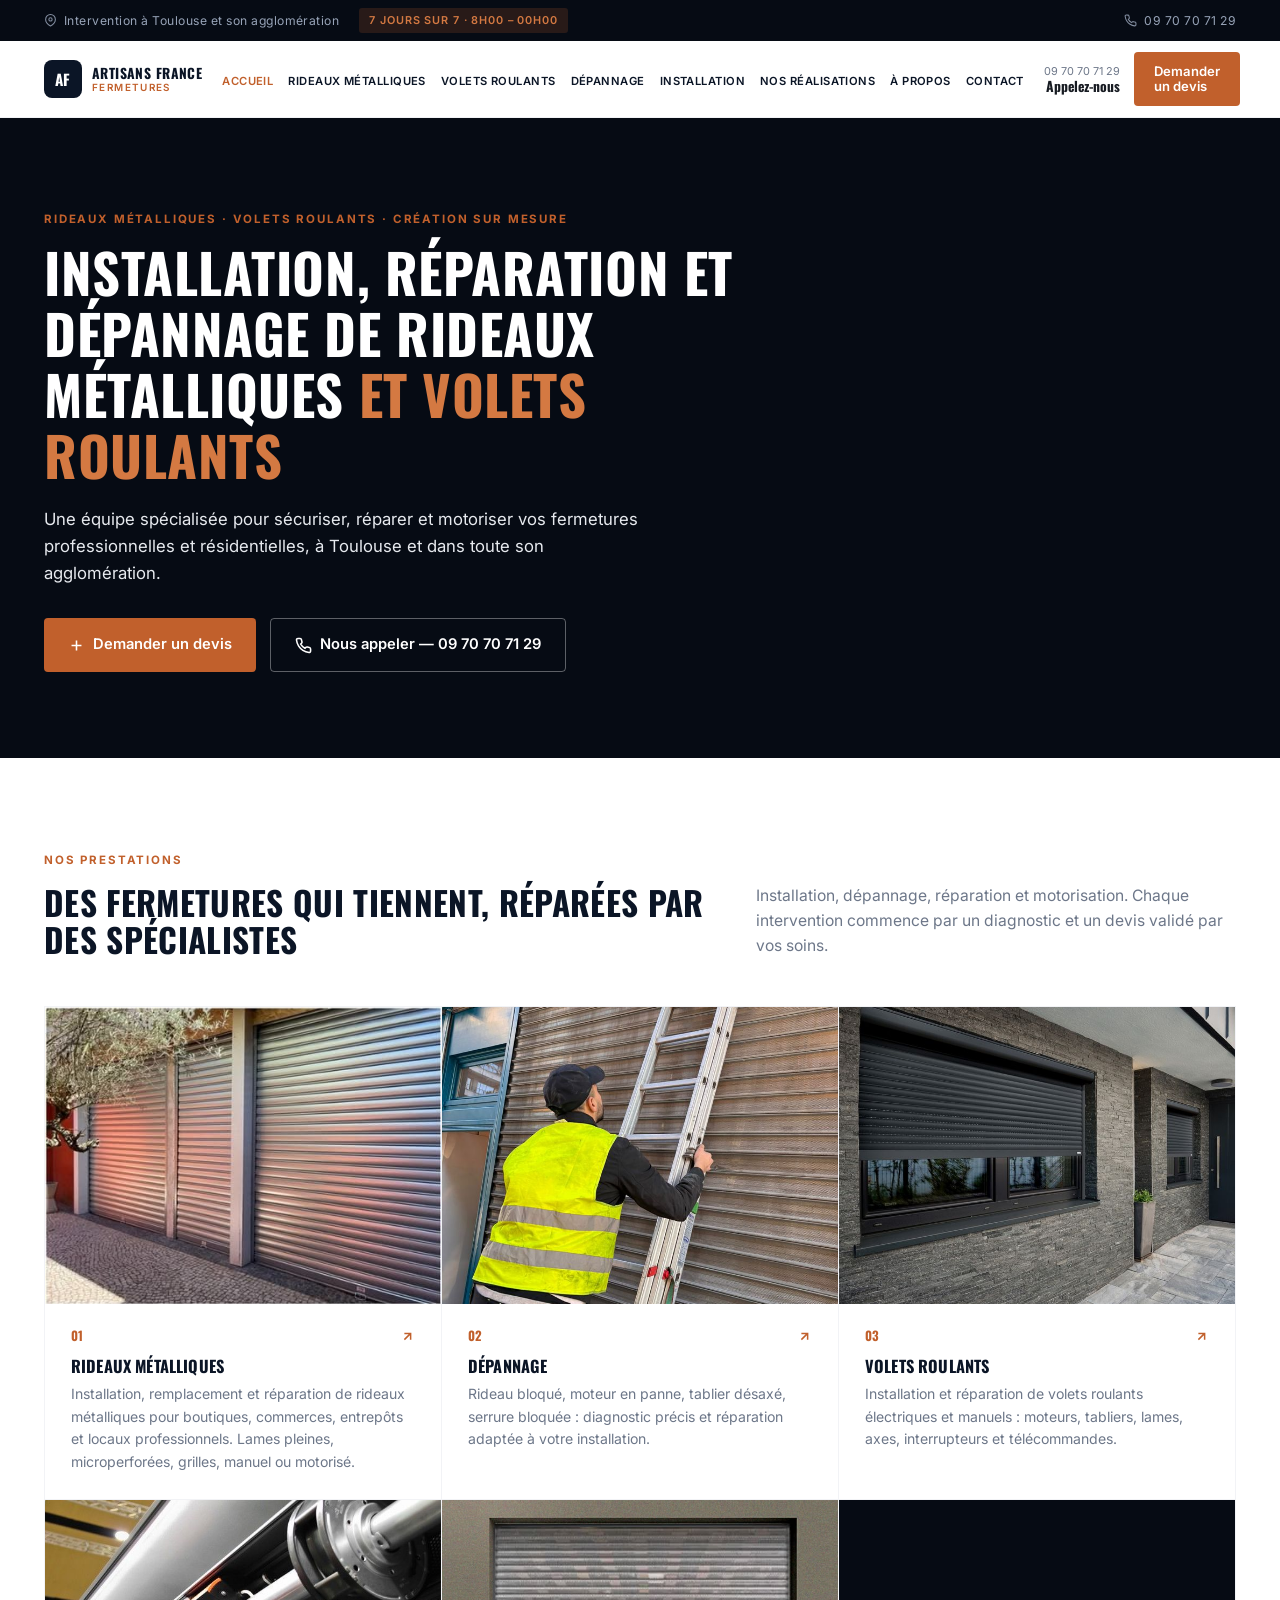
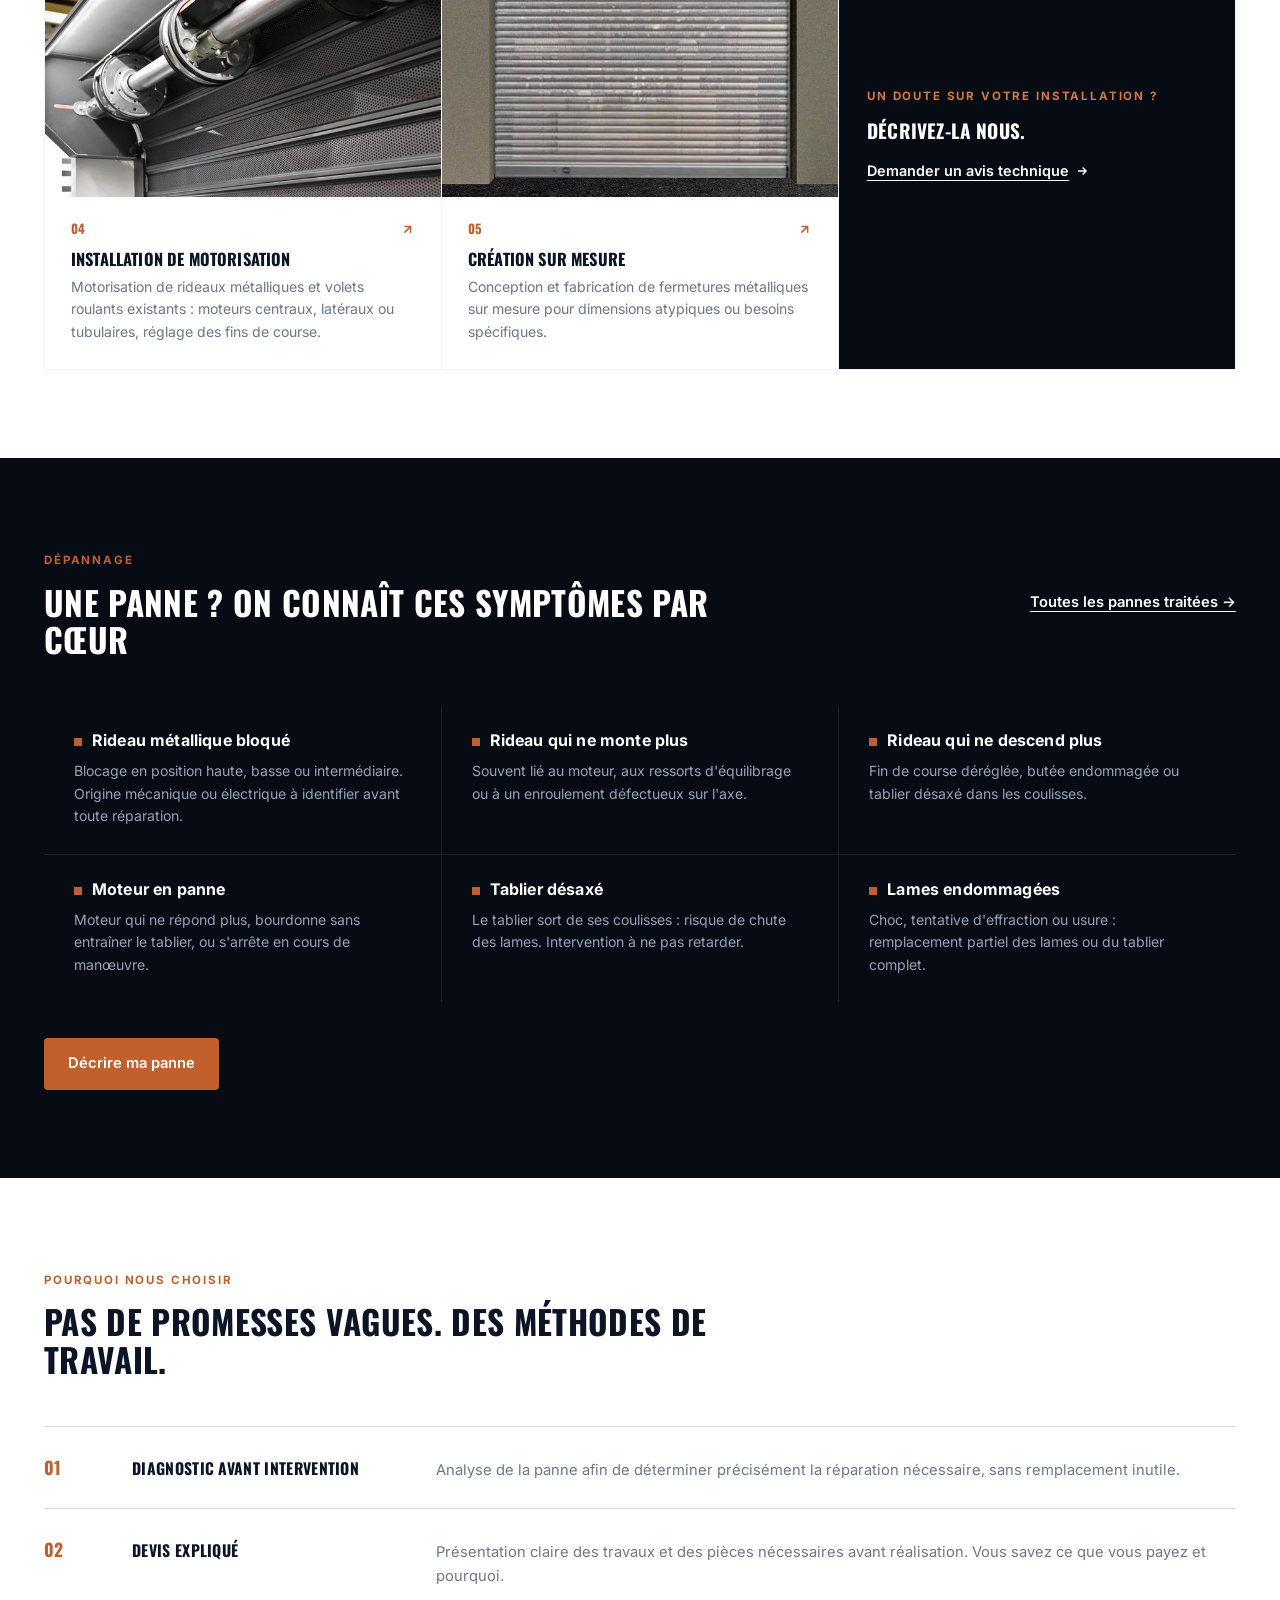
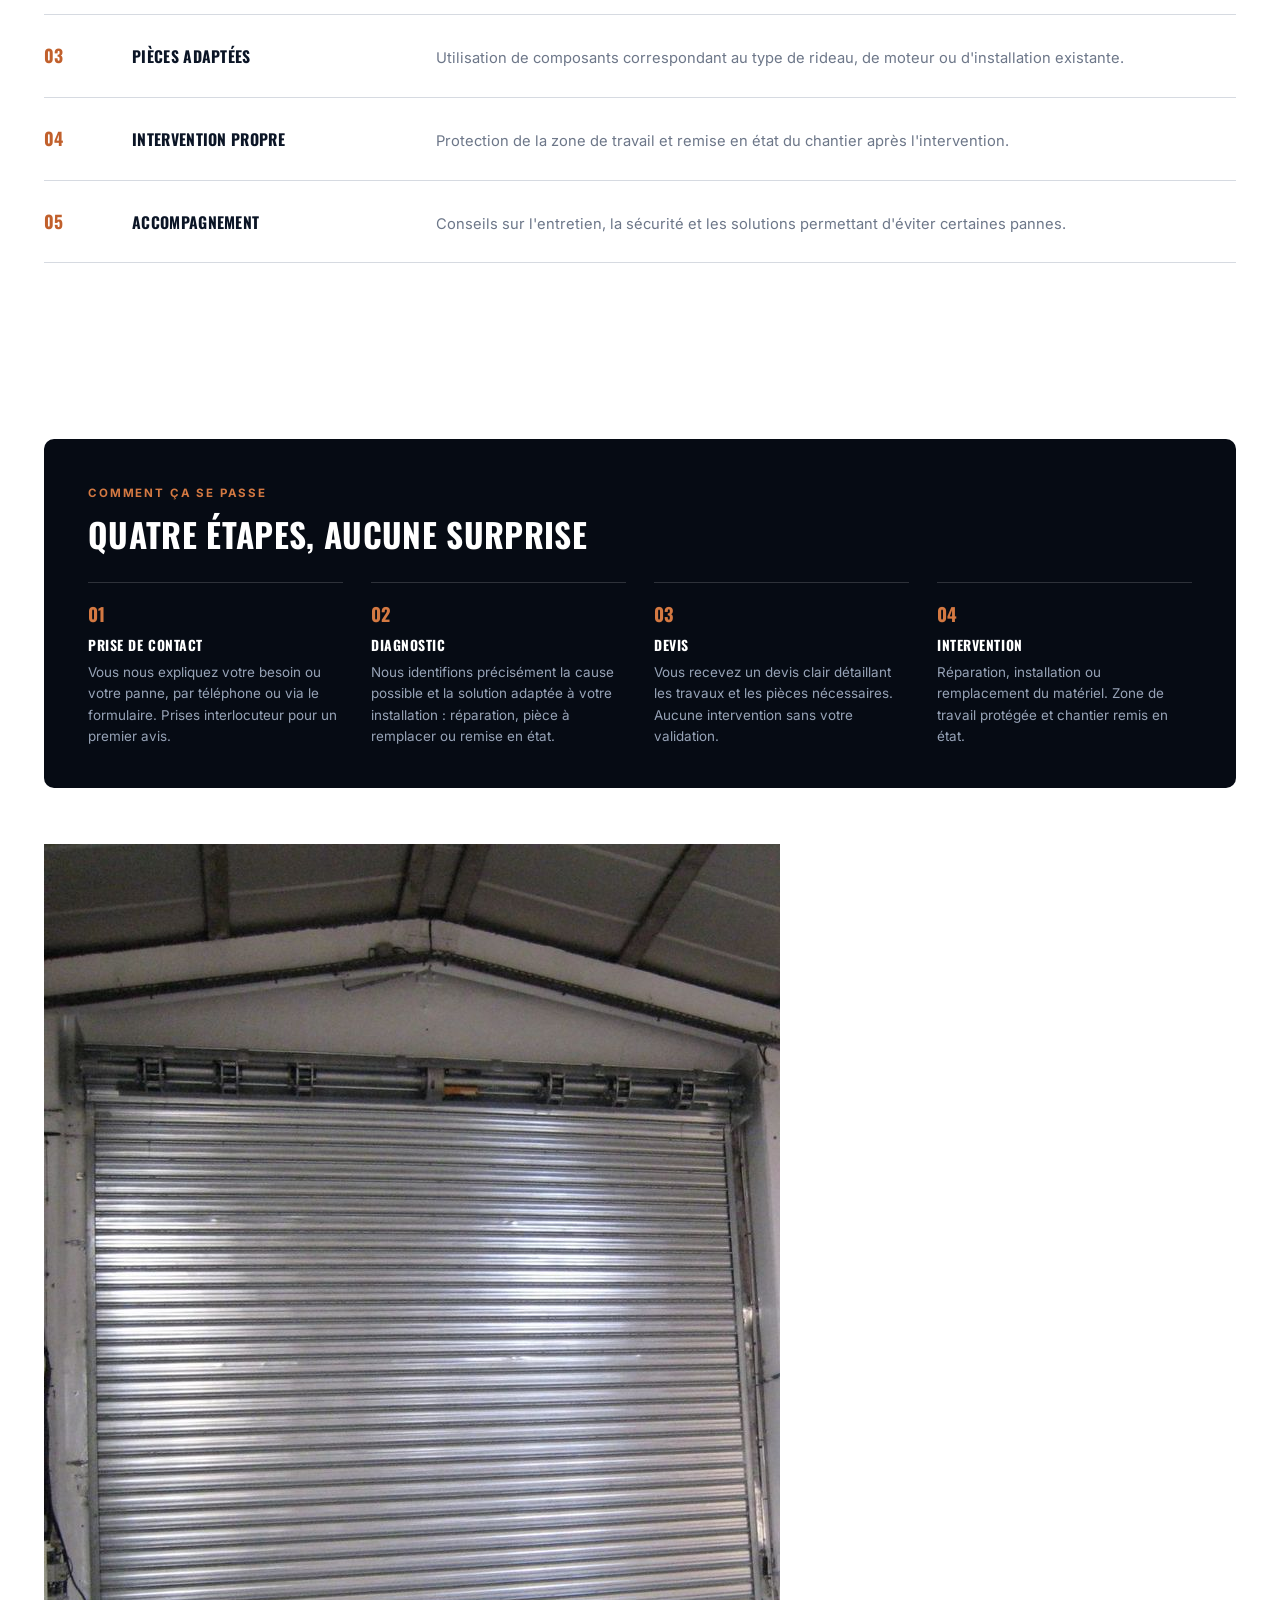
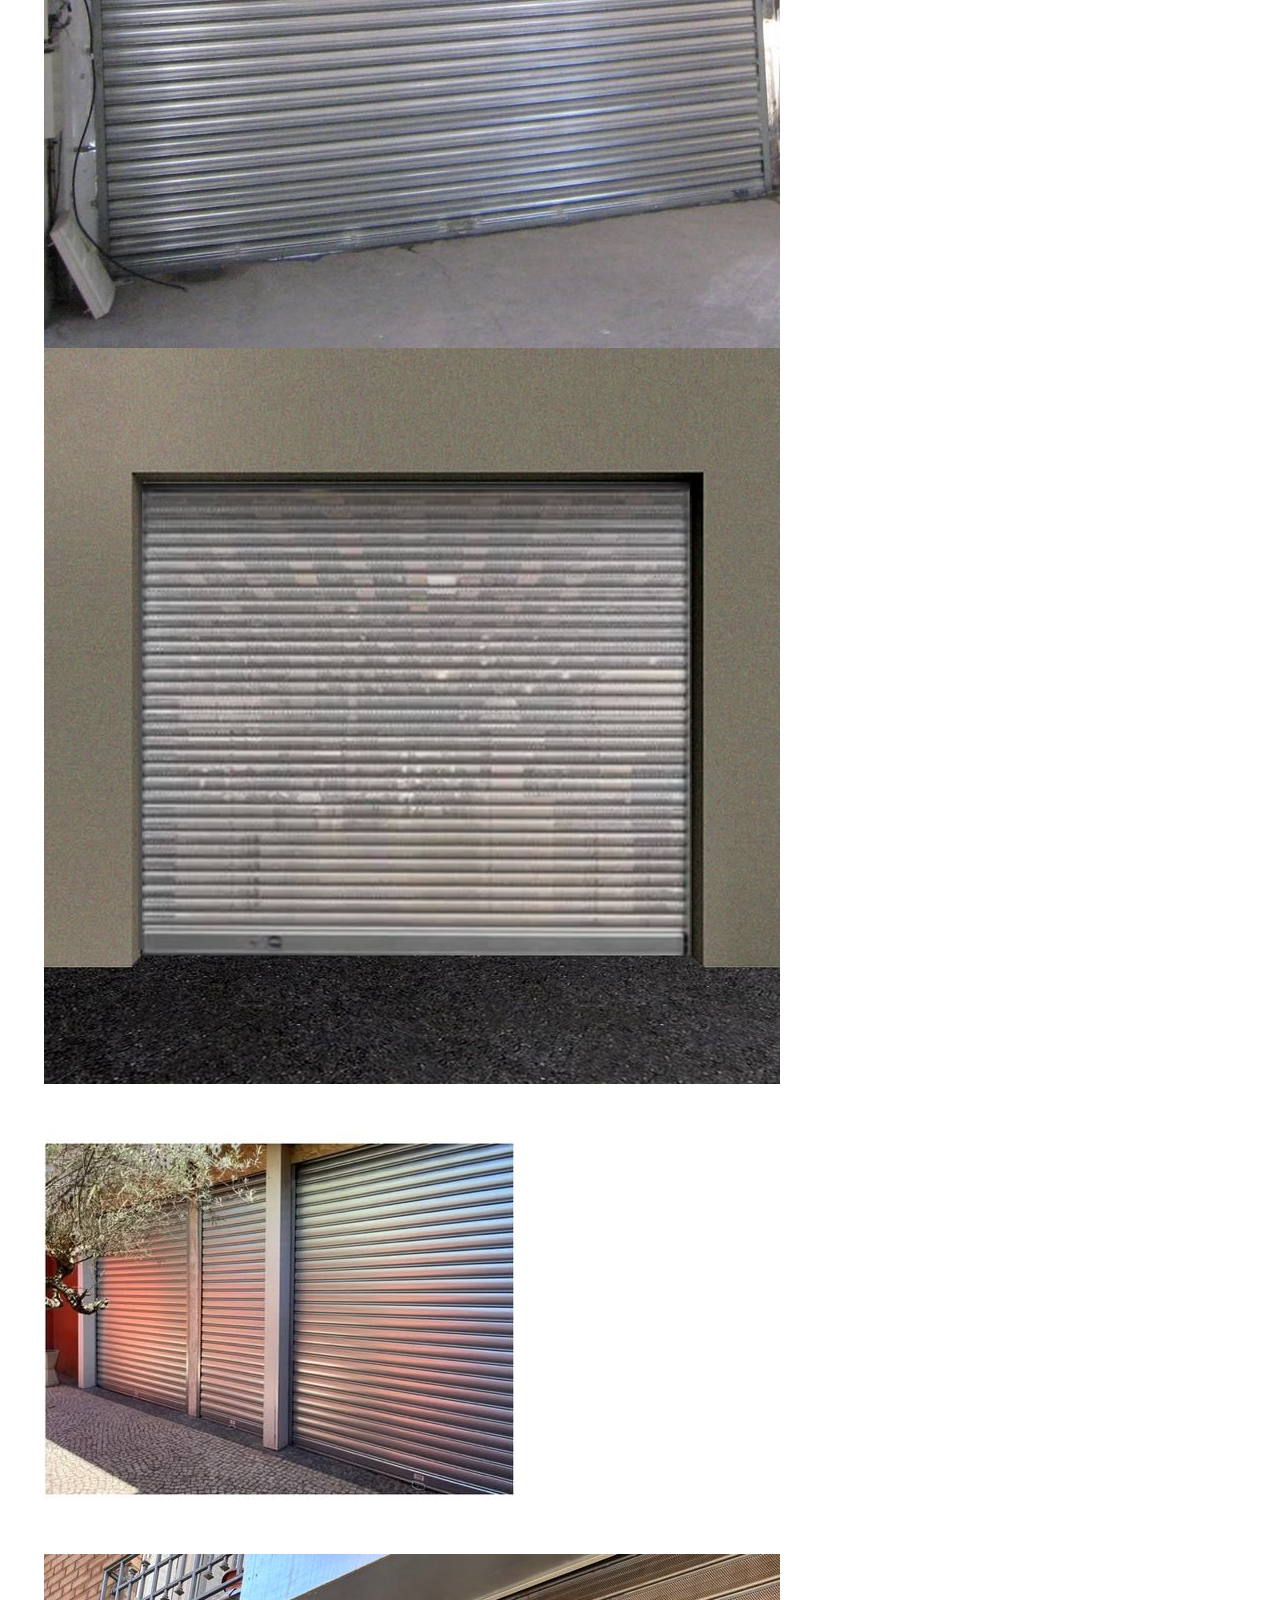
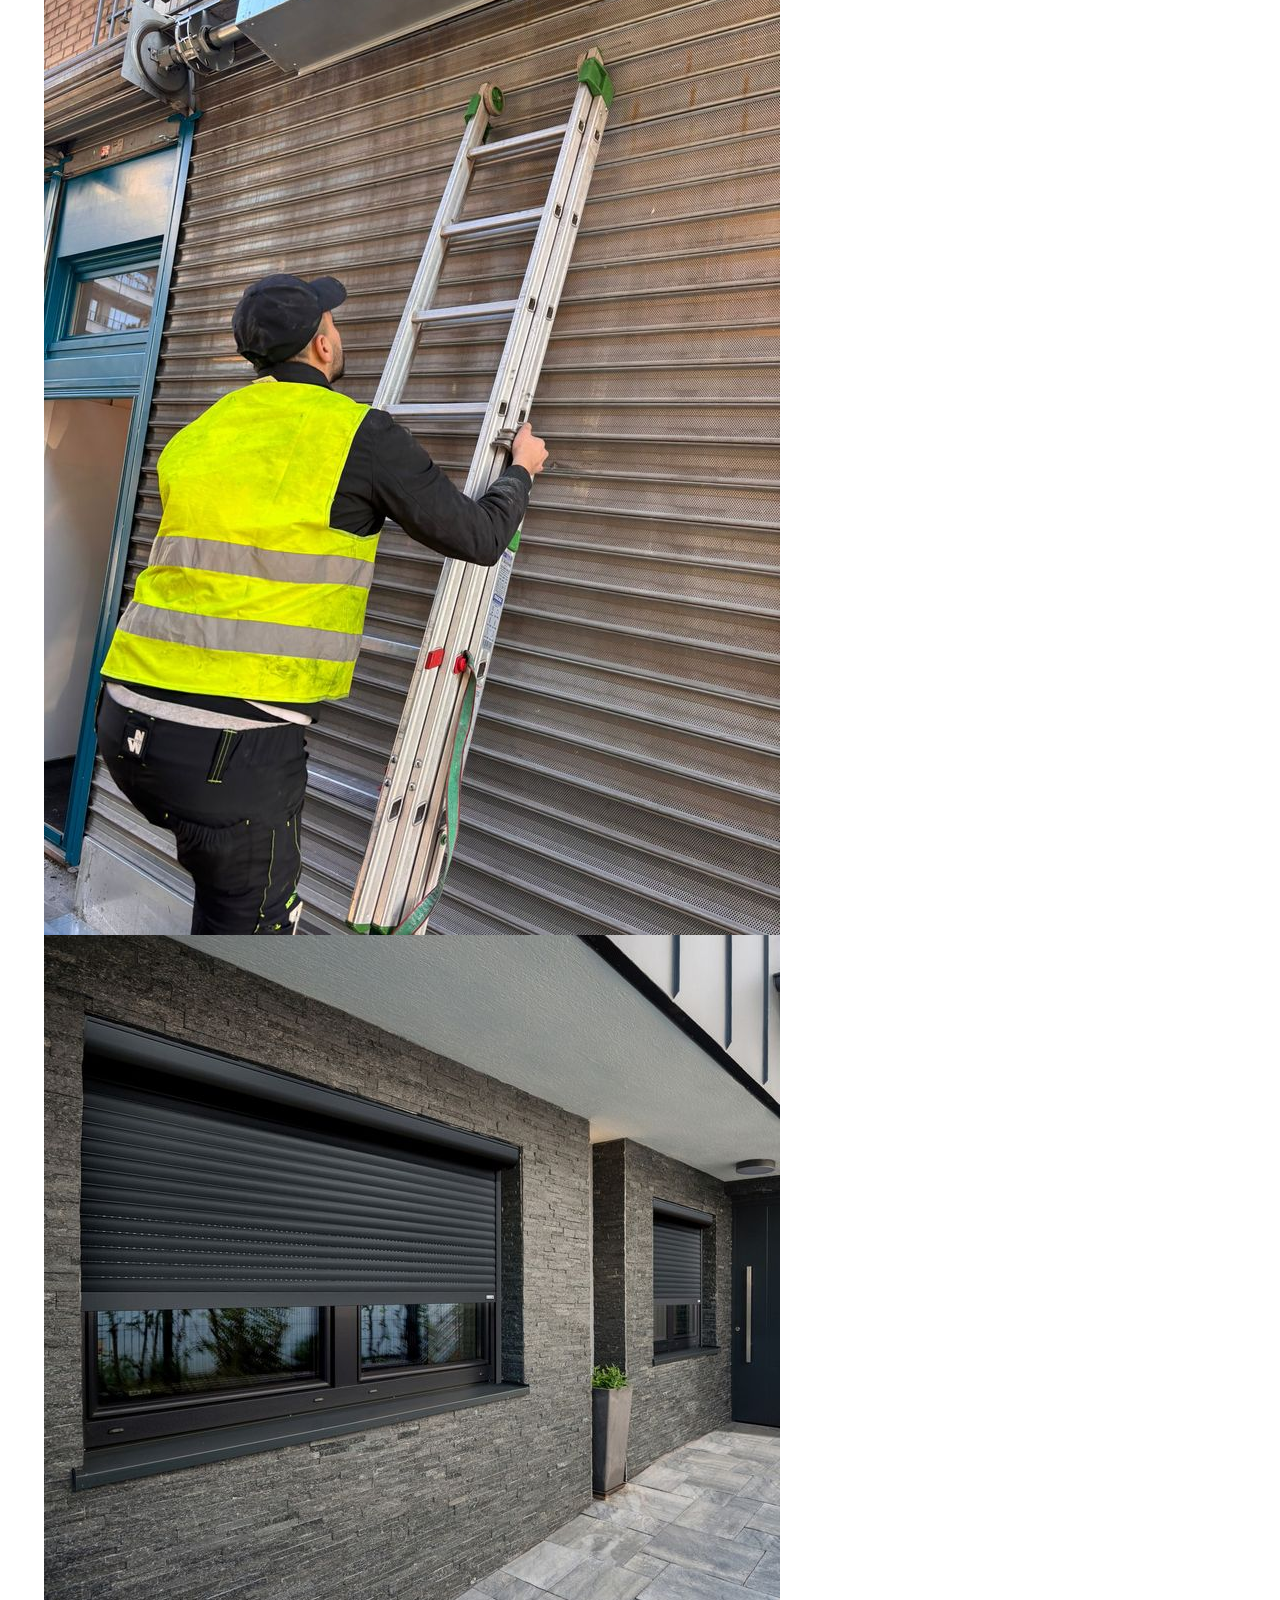
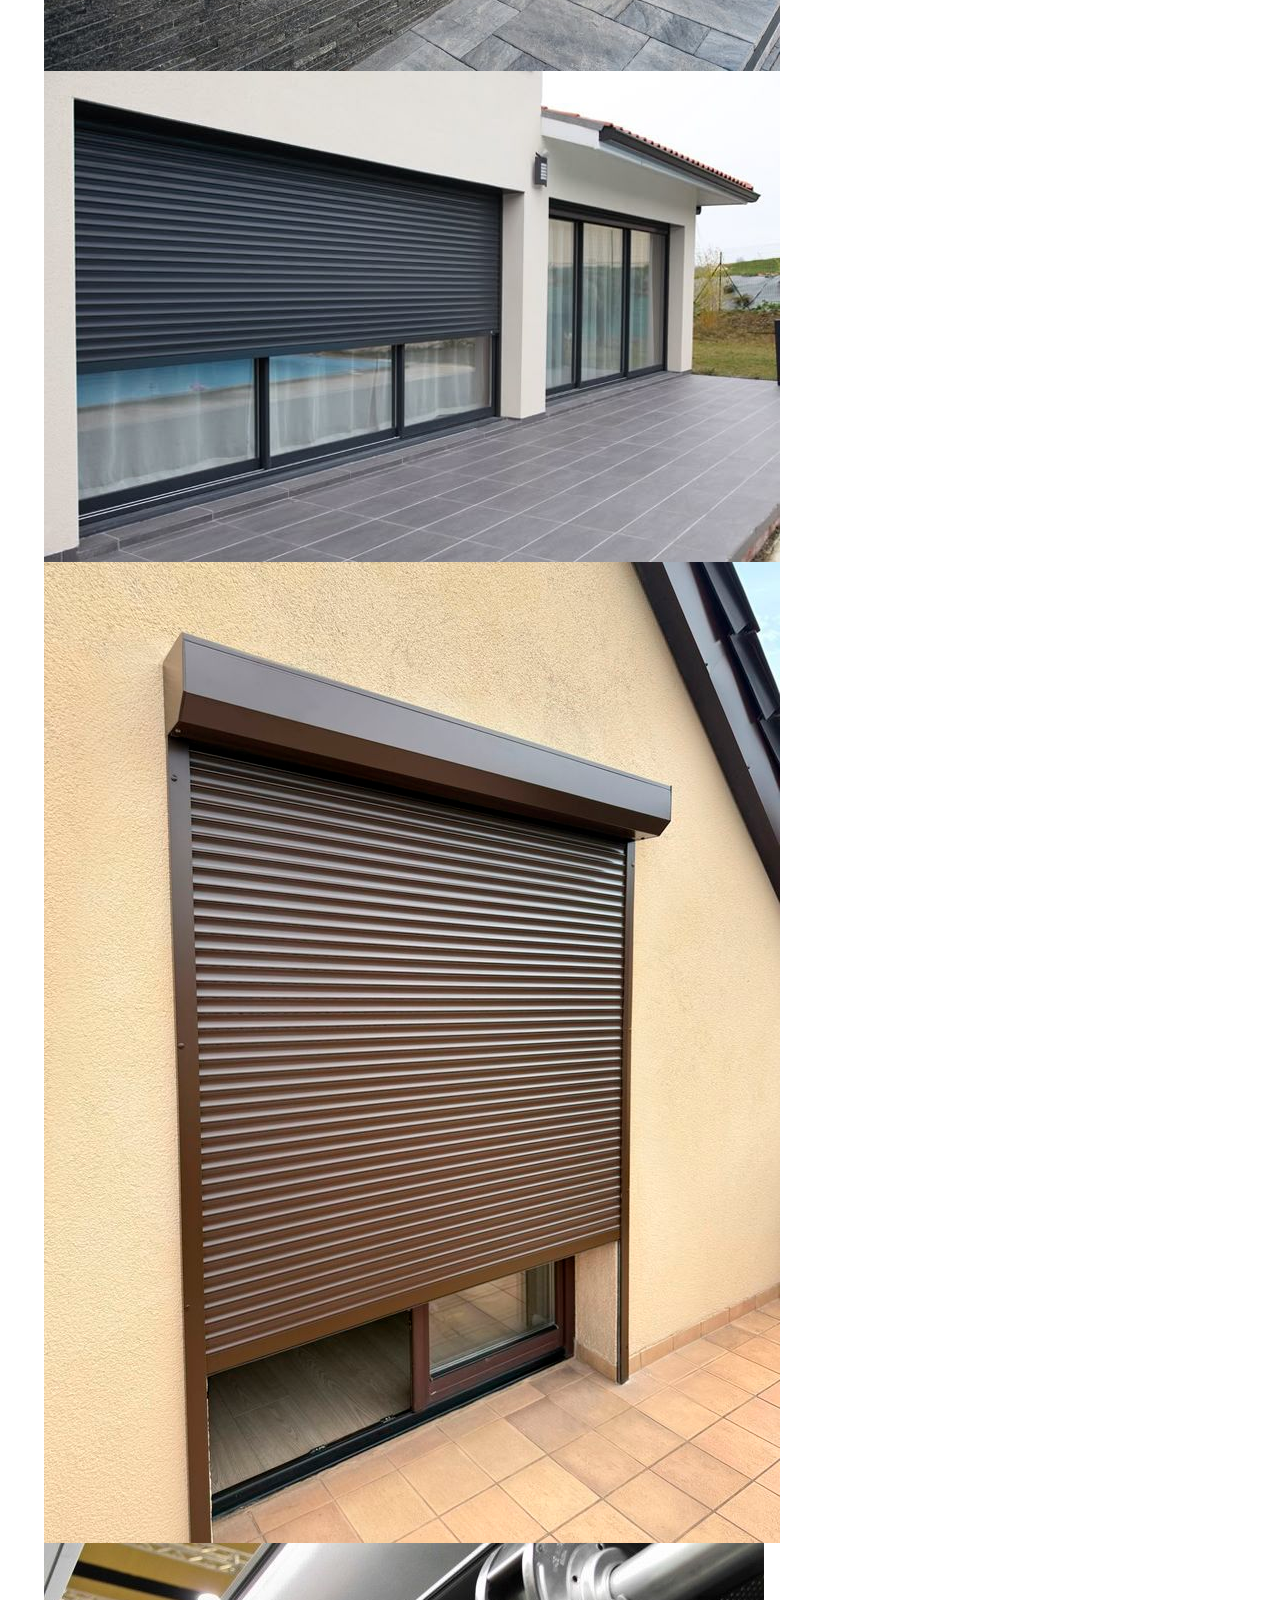
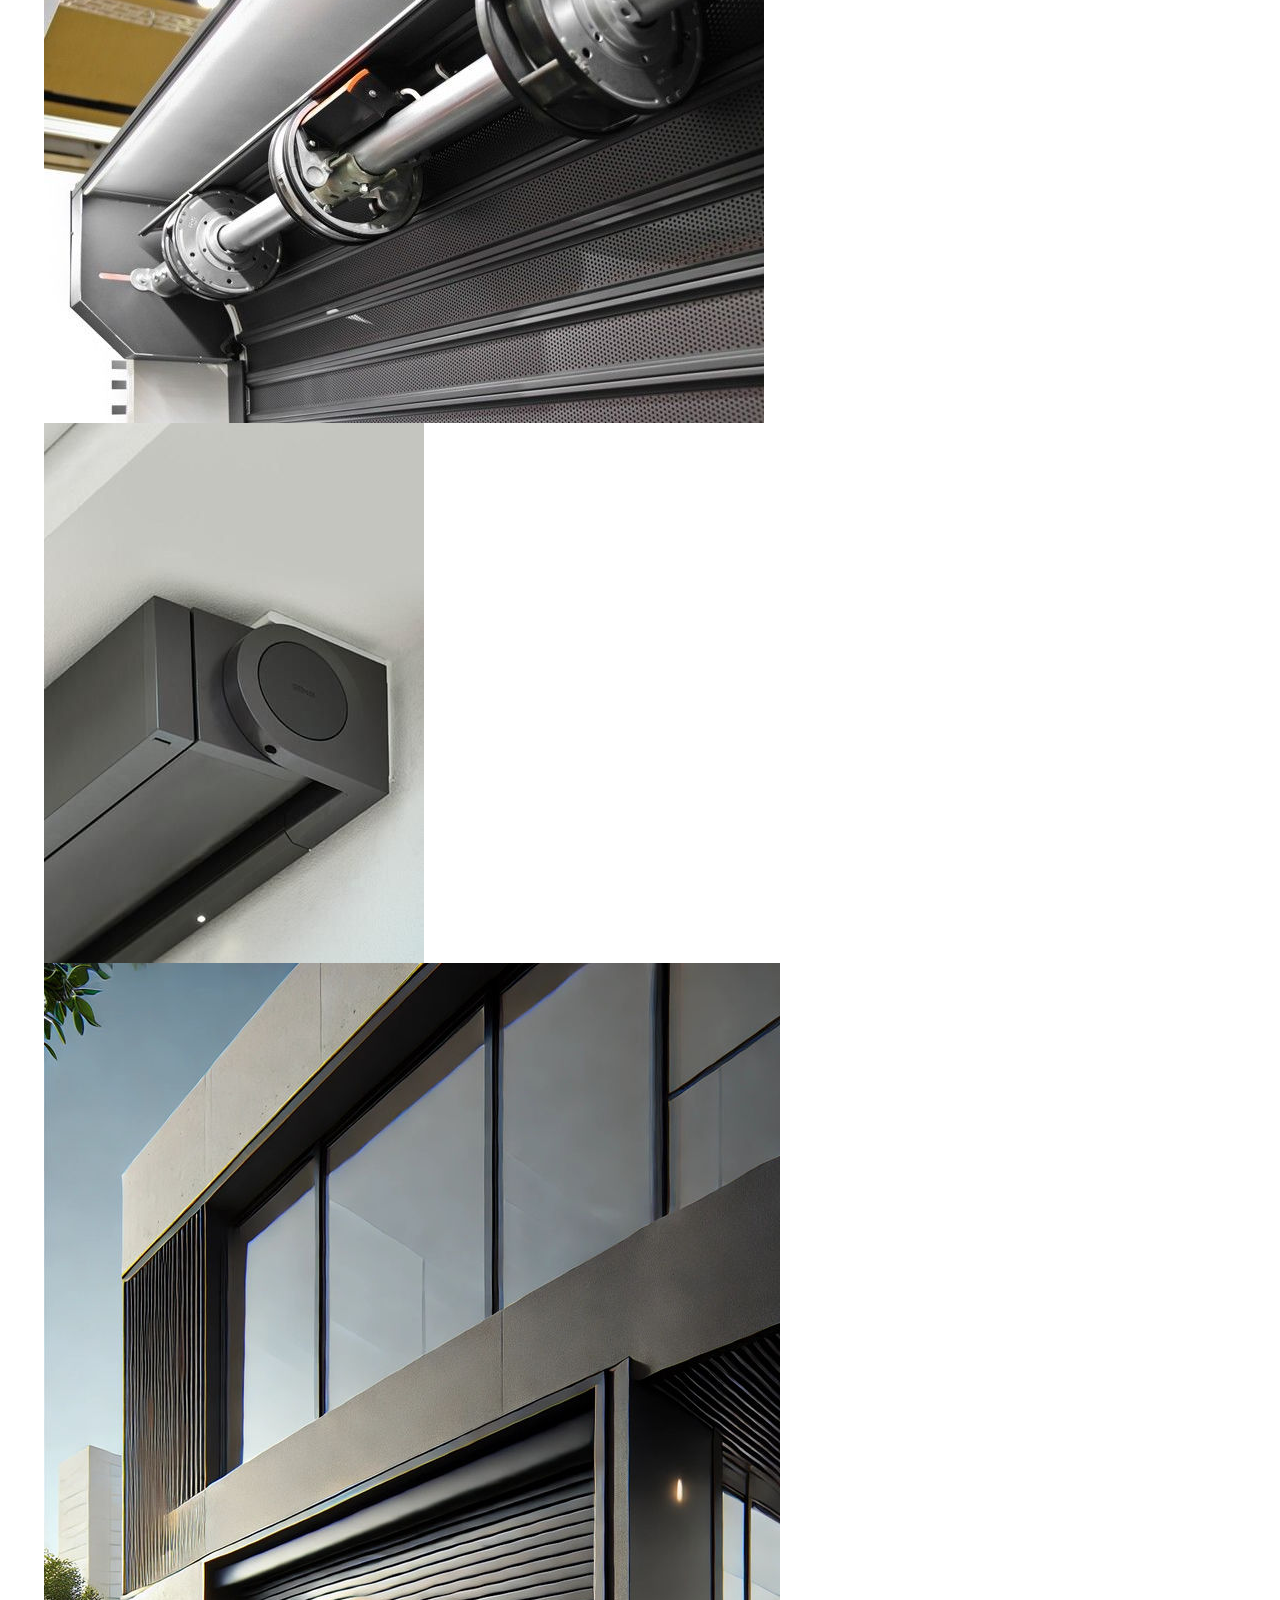
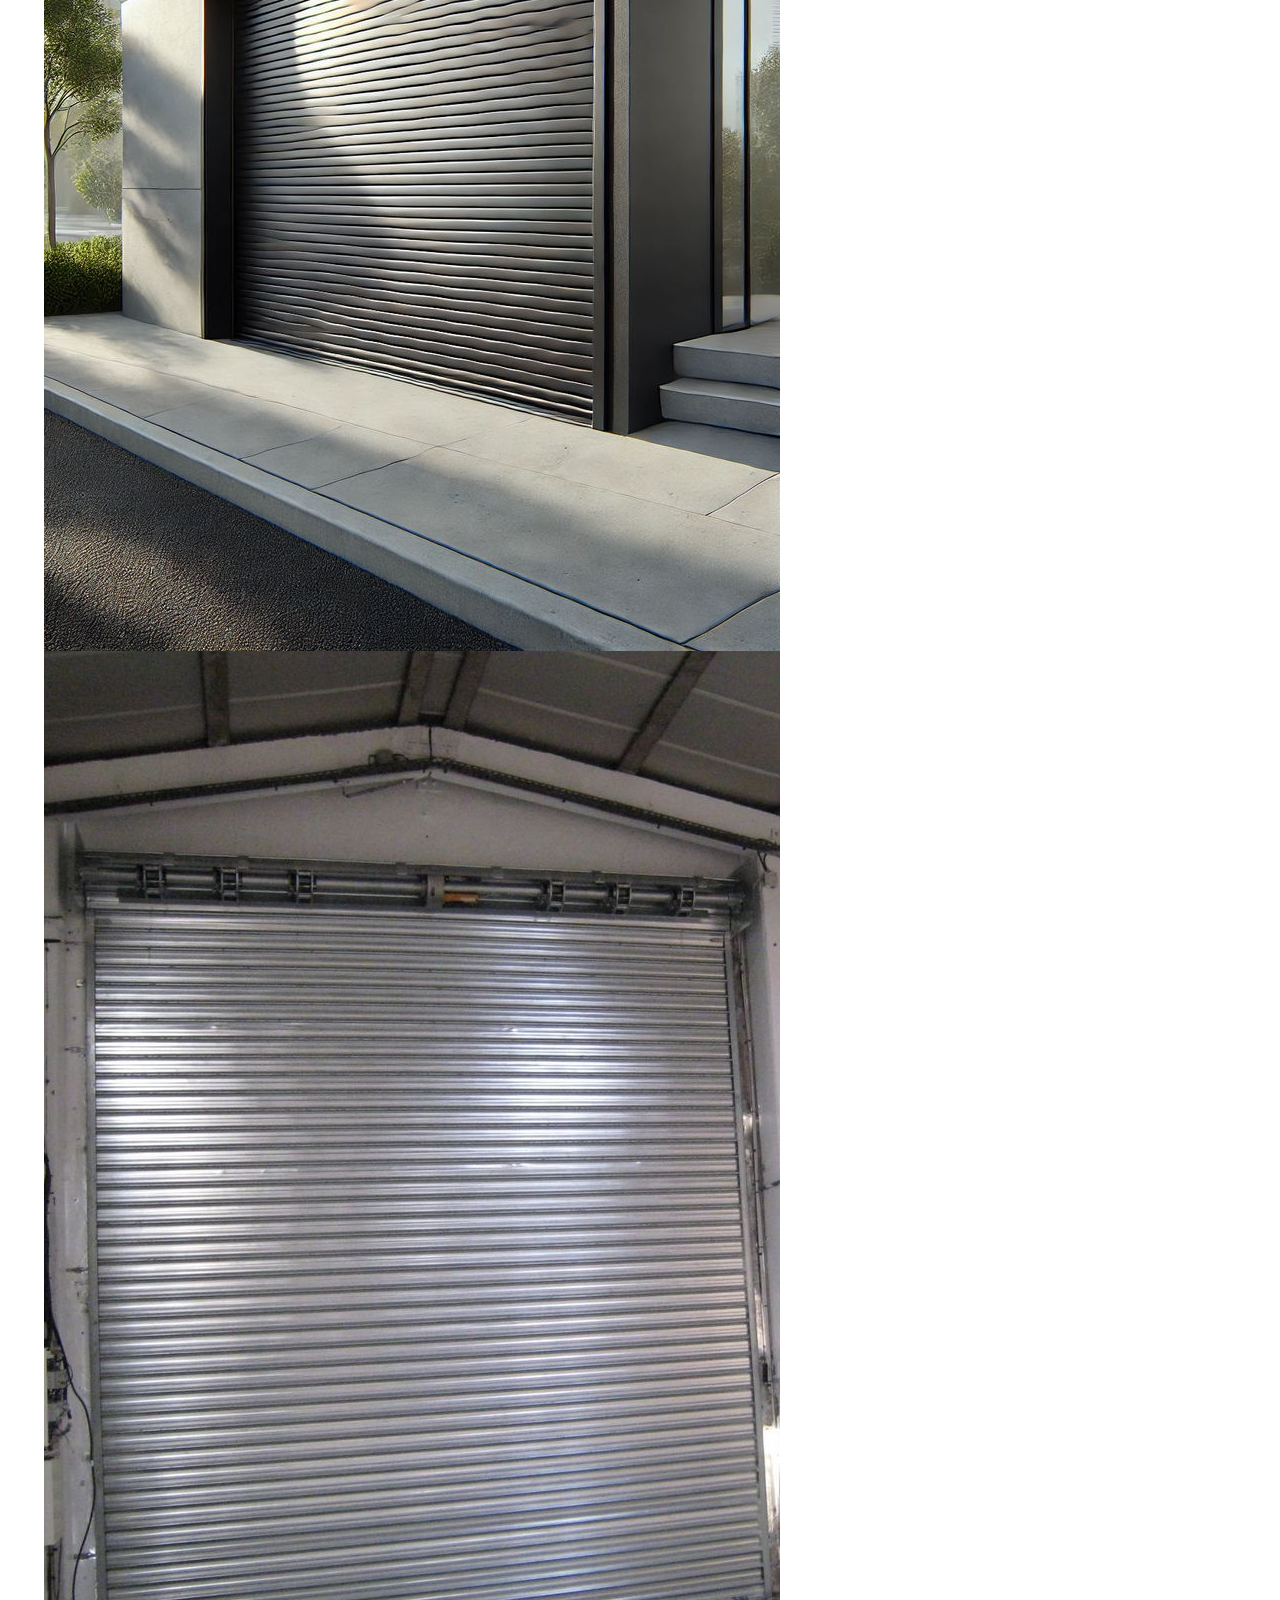
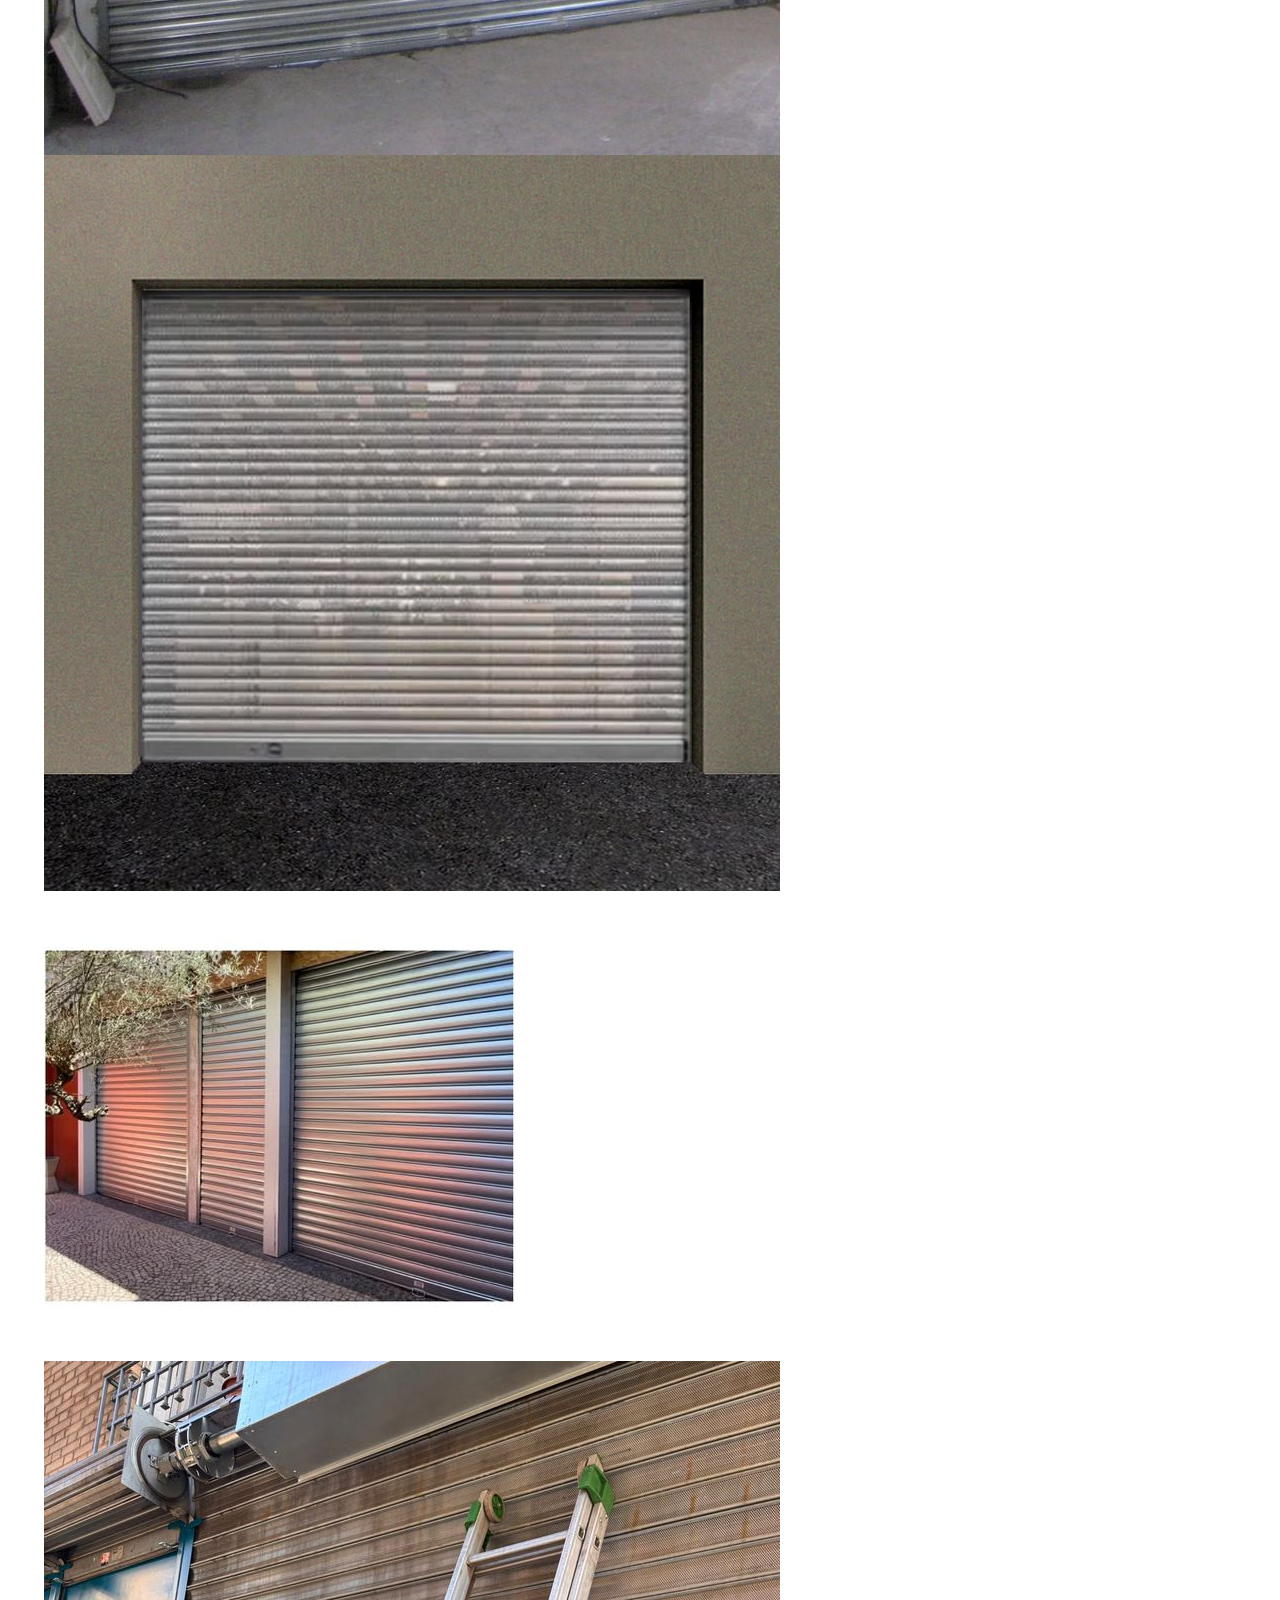
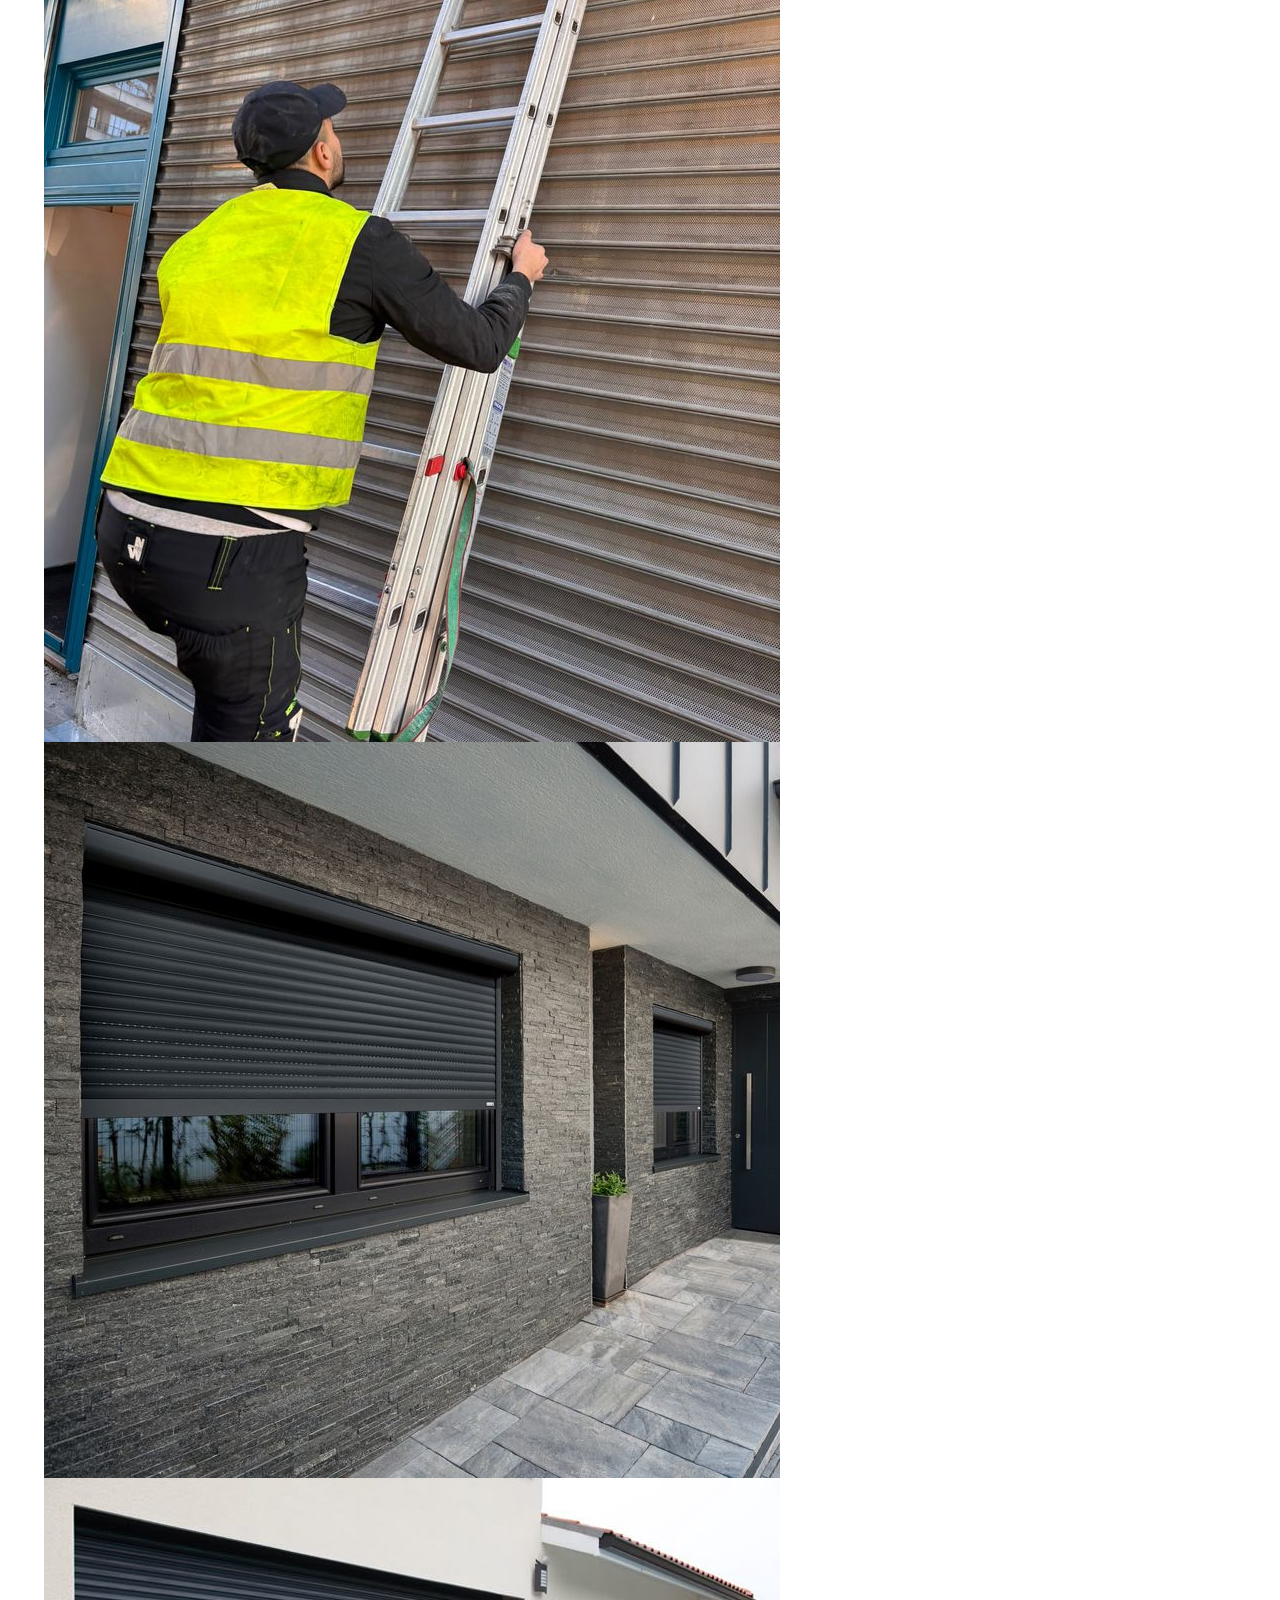
==== commit ab8cea5e: "Add files via upload" ====
--- a/index.html
+++ b/index.html
@@ -125,7 +125,7 @@
           </div>
         </a>
         <a class="service-card reveal in" href="portes-de-garage.html">
-          <div class="service-photo"><img src="porte de garage auto.jpg" alt="Création sur mesure" loading="lazy"></div>
+          <div class="service-photo"><img src="Rideau métallique 2.jpg" alt="Création sur mesure" loading="lazy"></div>
           <div class="service-body">
             <div class="service-index-row"><span>05</span><svg viewBox="0 0 24 24" fill="none" stroke="currentColor" stroke-width="2.4"><path d="M7 17L17 7M7 7h10v10"/></svg></div>
             <h3>Création sur mesure</h3>
@@ -238,33 +238,28 @@
       </div>
 
       <div id="realisations">
-        <div class="section-head section-head--link reveal in">
-          <div>
-            <div class="eyebrow">Nos réalisations</div>
-            <h2>Des interventions concrètes, expliquées simplement</h2>
-          </div>
-          <a class="section-link" href="#contact">Voir toutes les réalisations →</a>
-        </div>
-        <p style="color:var(--gray-500); margin: -28px 0 32px; max-width:640px;">Exemples d'interventions types, présentés en détail pour comprendre l'application de nos prestations sur des cas réels.</p>
-
-        <div class="works-grid">
-          <div class="work-card reveal in">
-            <div class="work-photo"><img src="motorisation rideaux metalique.jpg" alt="Remplacement d'un moteur de rideau métallique" loading="lazy"></div>
-            <div class="eyebrow">Introduction</div>
-            <h3>Remplacement d'un moteur de rideau métallique</h3>
-            <p>Après diagnostic, remplacement du moteur et réglage complet des fins de course.</p>
-          </div>
-          <div class="work-card reveal in">
-            <div class="work-photo"><img src="Dépannage Rideau Métallique.jpg" alt="Réparation d'un tablier désaxé" loading="lazy"></div>
-            <div class="eyebrow">Réparation</div>
-            <h3>Réparation d'un tablier désaxé</h3>
-            <p>Remise en coulisses, remplacement des lames endommagées et vérification de l'axe.</p>
-          </div>
-          <div class="work-card reveal in">
-            <div class="work-photo"><img src="rideaux metalique.jpg" alt="Installation d'un rideau lames pleines" loading="lazy"></div>
-            <div class="eyebrow">Étapes détaillées</div>
-            <h3>Installation d'un rideau lames pleines</h3>
-            <p>Pose d'un rideau métallique à lames pleines avec serrure à points d'ancrage renforcés.</p>
+        <div class="works-scroll">
+          <div class="works-track">
+            <div class="works-item"><img src="rideau metalique 1.jpg" alt="Réalisation rideau métallique" loading="lazy"></div>
+            <div class="works-item"><img src="Rideau métallique 2.jpg" alt="Réalisation rideau métallique" loading="lazy"></div>
+            <div class="works-item"><img src="rideaux metalique.jpg" alt="Réalisation rideau métallique" loading="lazy"></div>
+            <div class="works-item"><img src="Dépannage Rideau Métallique.jpg" alt="Réalisation dépannage" loading="lazy"></div>
+            <div class="works-item"><img src="Volet roulant.jpg" alt="Réalisation volet roulant" loading="lazy"></div>
+            <div class="works-item"><img src="Volets roulant 2.jpg" alt="Réalisation volet roulant" loading="lazy"></div>
+            <div class="works-item"><img src="volet roulant 1.jpg" alt="Réalisation volet roulant" loading="lazy"></div>
+            <div class="works-item"><img src="motorisation rideaux metalique.jpg" alt="Réalisation motorisation" loading="lazy"></div>
+            <div class="works-item"><img src="motorisation 1.jpg" alt="Réalisation motorisation" loading="lazy"></div>
+            <div class="works-item"><img src="Hero volet roulant.jpg" alt="Réalisation volet roulant" loading="lazy"></div>
+            <div class="works-item" aria-hidden="true"><img src="rideau metalique 1.jpg" alt="" loading="lazy"></div>
+            <div class="works-item" aria-hidden="true"><img src="Rideau métallique 2.jpg" alt="" loading="lazy"></div>
+            <div class="works-item" aria-hidden="true"><img src="rideaux metalique.jpg" alt="" loading="lazy"></div>
+            <div class="works-item" aria-hidden="true"><img src="Dépannage Rideau Métallique.jpg" alt="" loading="lazy"></div>
+            <div class="works-item" aria-hidden="true"><img src="Volet roulant.jpg" alt="" loading="lazy"></div>
+            <div class="works-item" aria-hidden="true"><img src="Volets roulant 2.jpg" alt="" loading="lazy"></div>
+            <div class="works-item" aria-hidden="true"><img src="volet roulant 1.jpg" alt="" loading="lazy"></div>
+            <div class="works-item" aria-hidden="true"><img src="motorisation rideaux metalique.jpg" alt="" loading="lazy"></div>
+            <div class="works-item" aria-hidden="true"><img src="motorisation 1.jpg" alt="" loading="lazy"></div>
+            <div class="works-item" aria-hidden="true"><img src="Hero volet roulant.jpg" alt="" loading="lazy"></div>
           </div>
         </div>
       </div>
@@ -297,7 +292,7 @@
           </div>
         </div>
         <div class="pro-photo reveal in">
-          <img src="porte de garage auto.jpg" alt="Technicien installant une porte de garage dans un local" loading="lazy">
+          <img src="Rideau métallique 2.jpg" alt="Création sur mesure de fermetures métalliques" loading="lazy">
         </div>
       </div>
     </div>
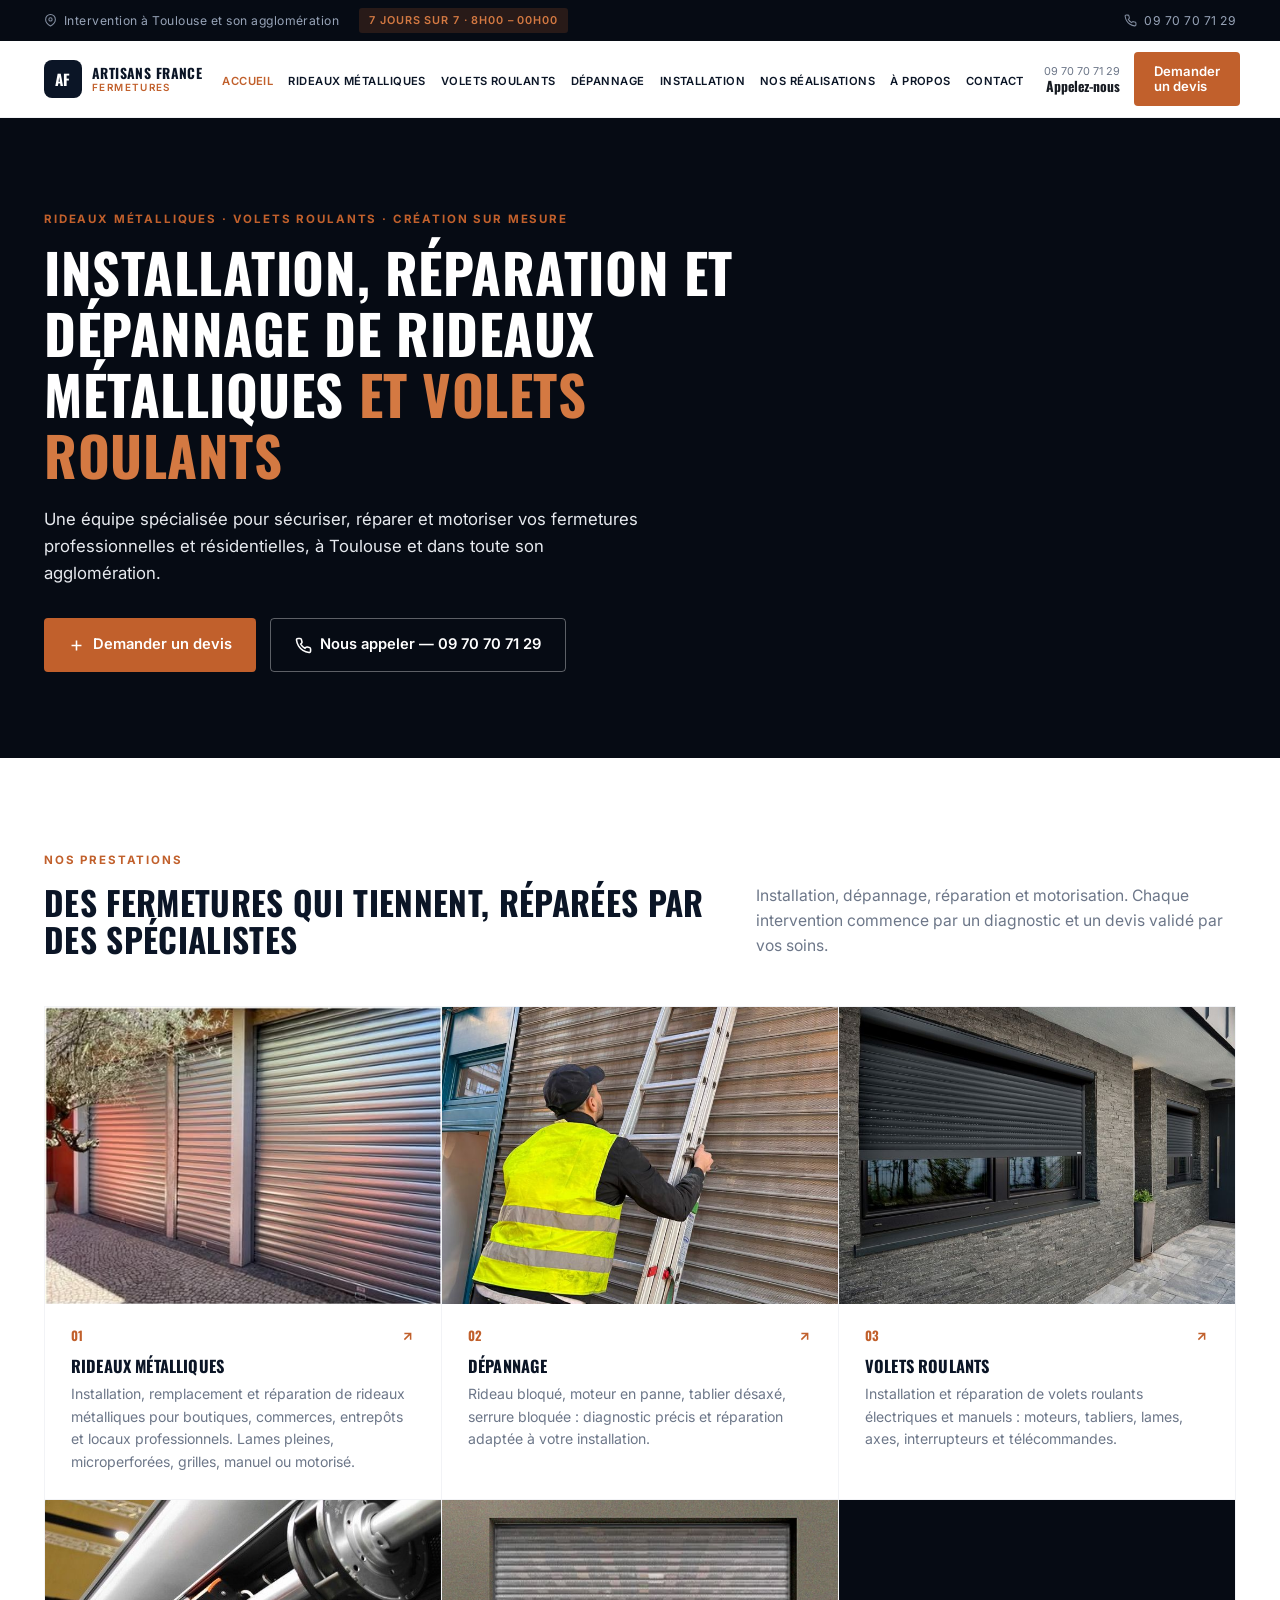
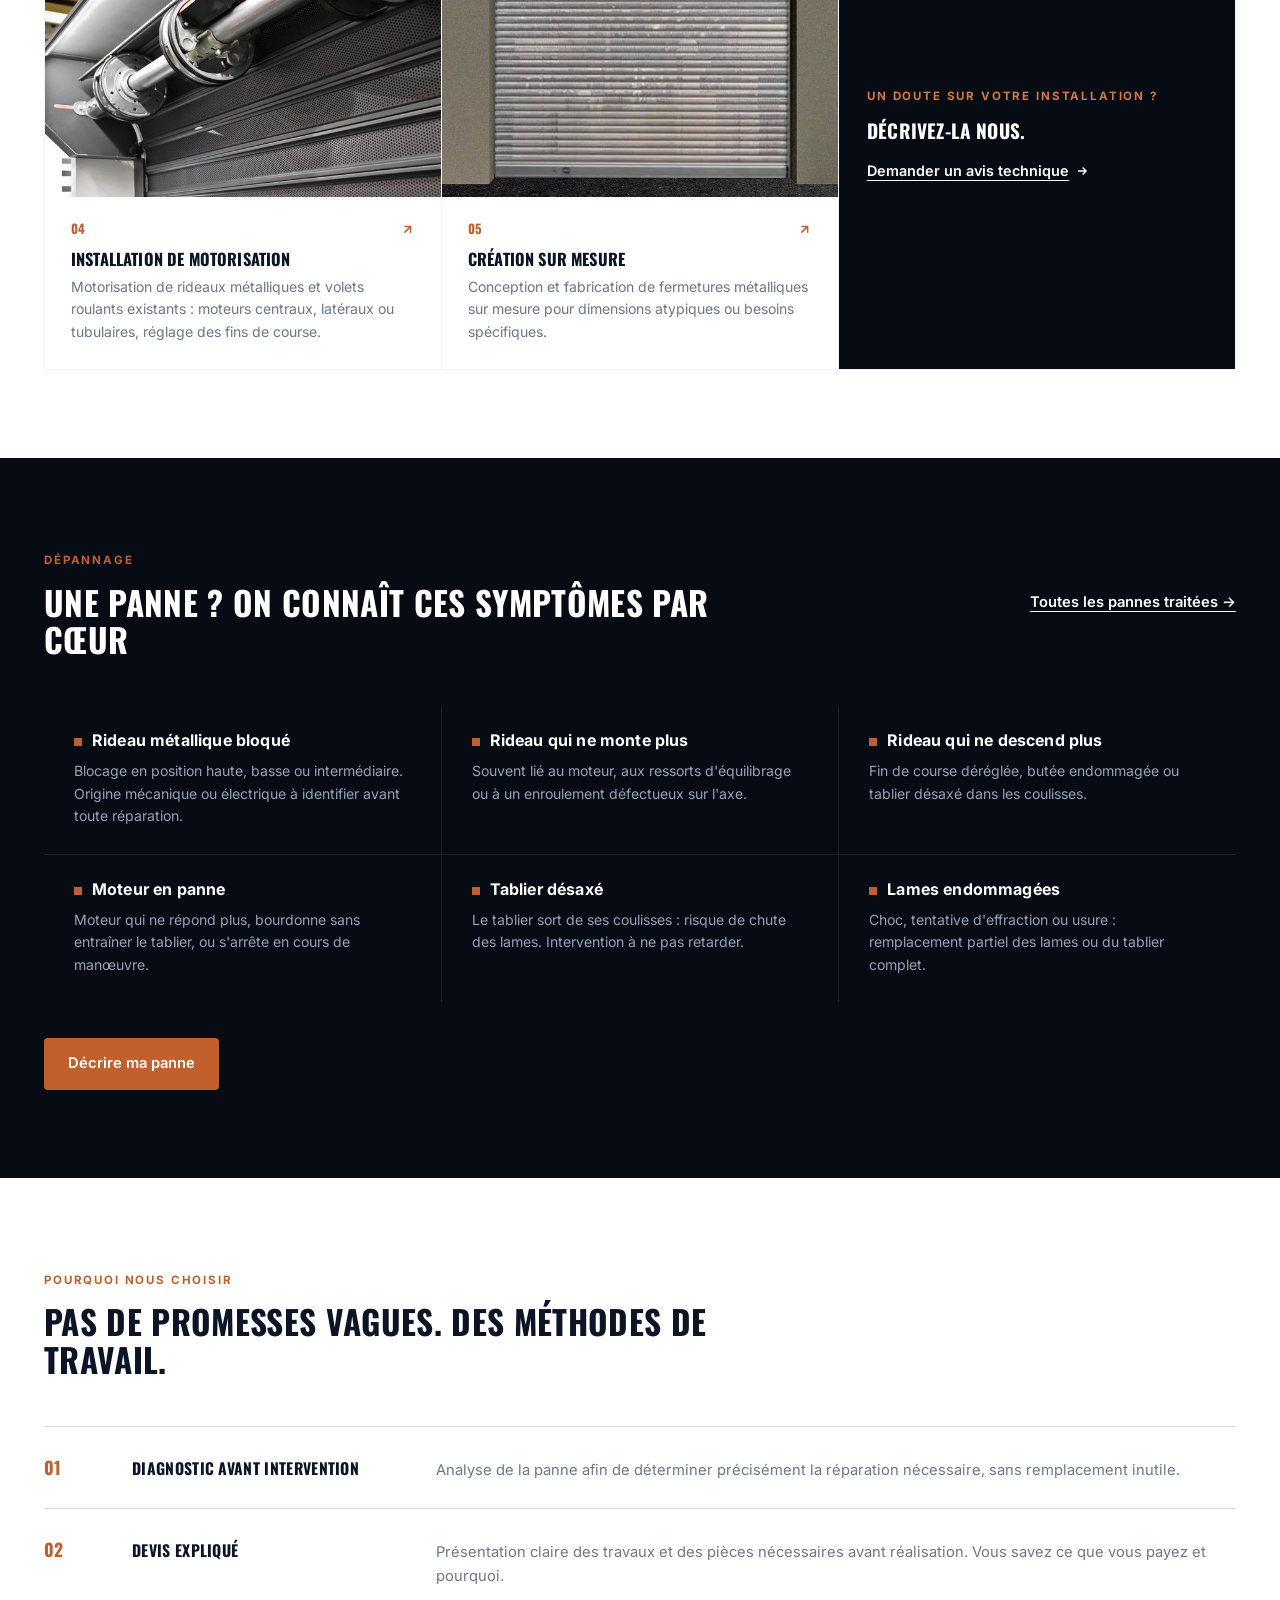
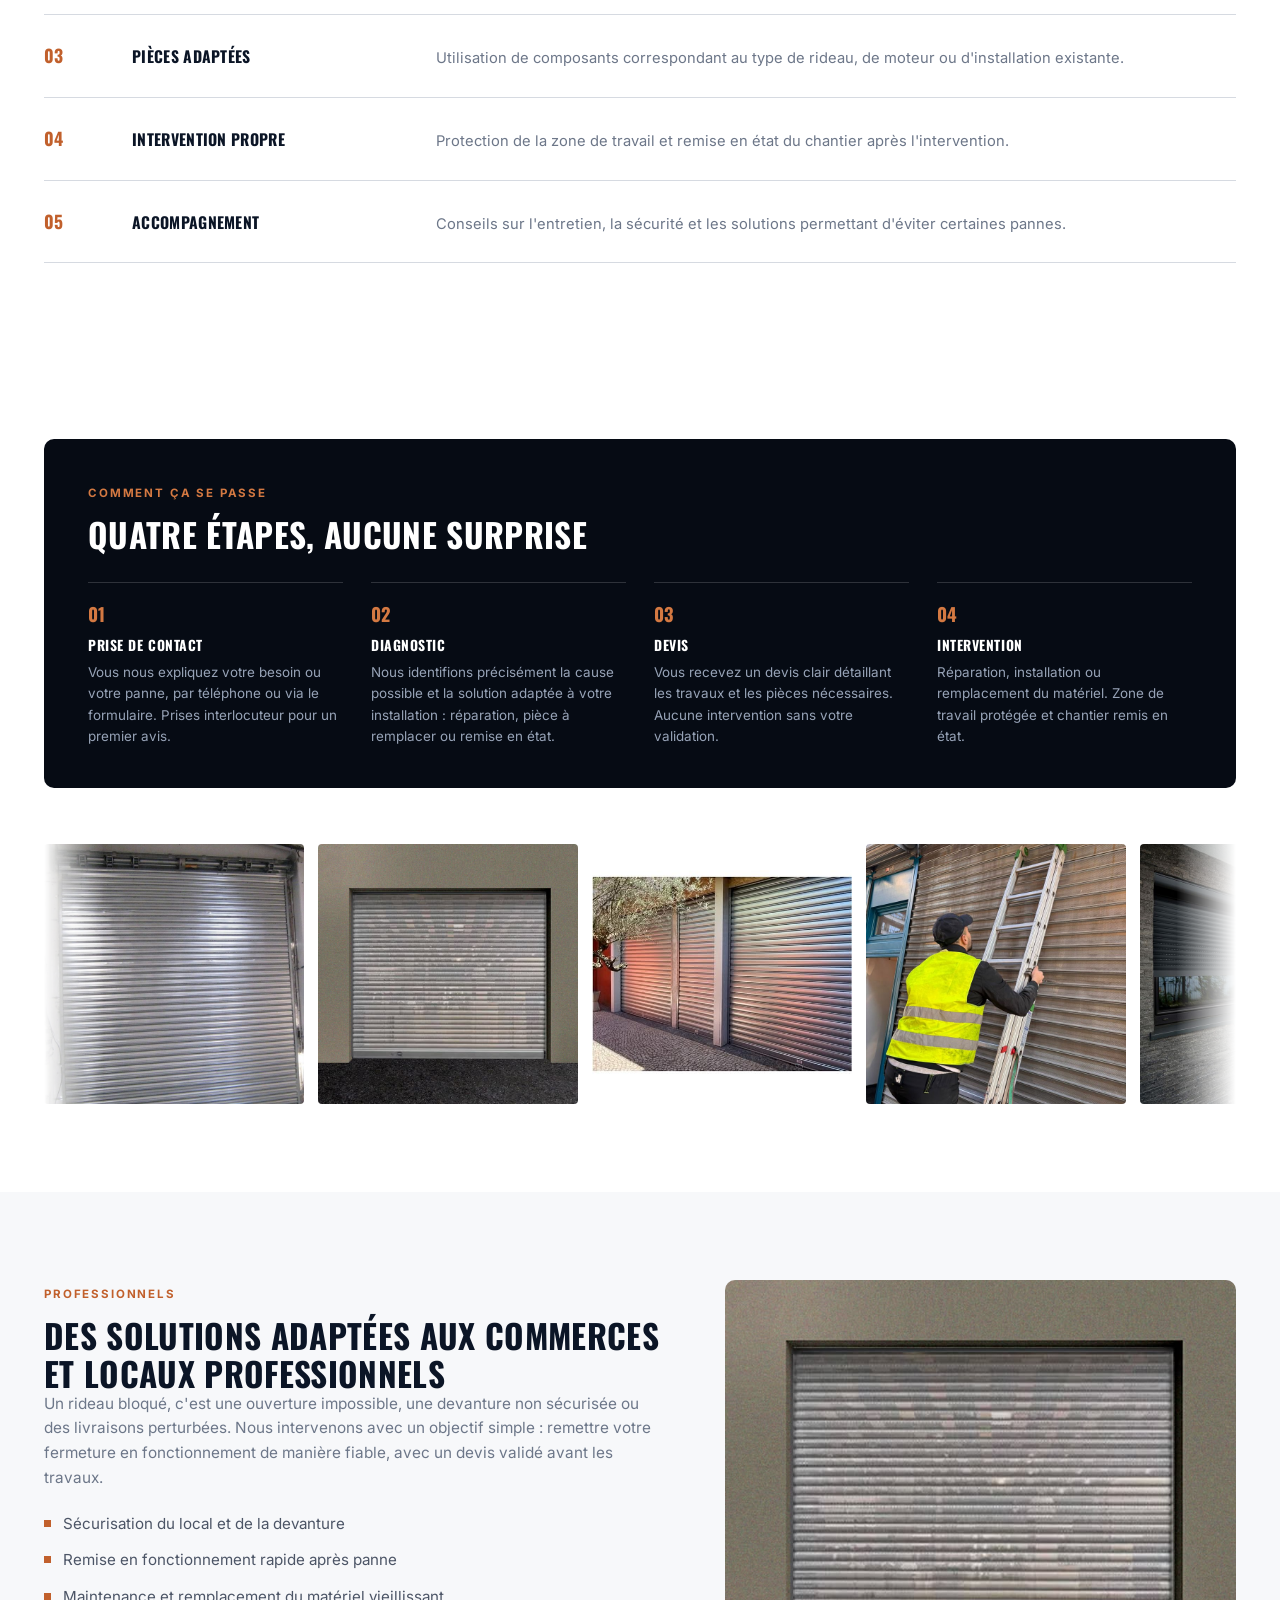
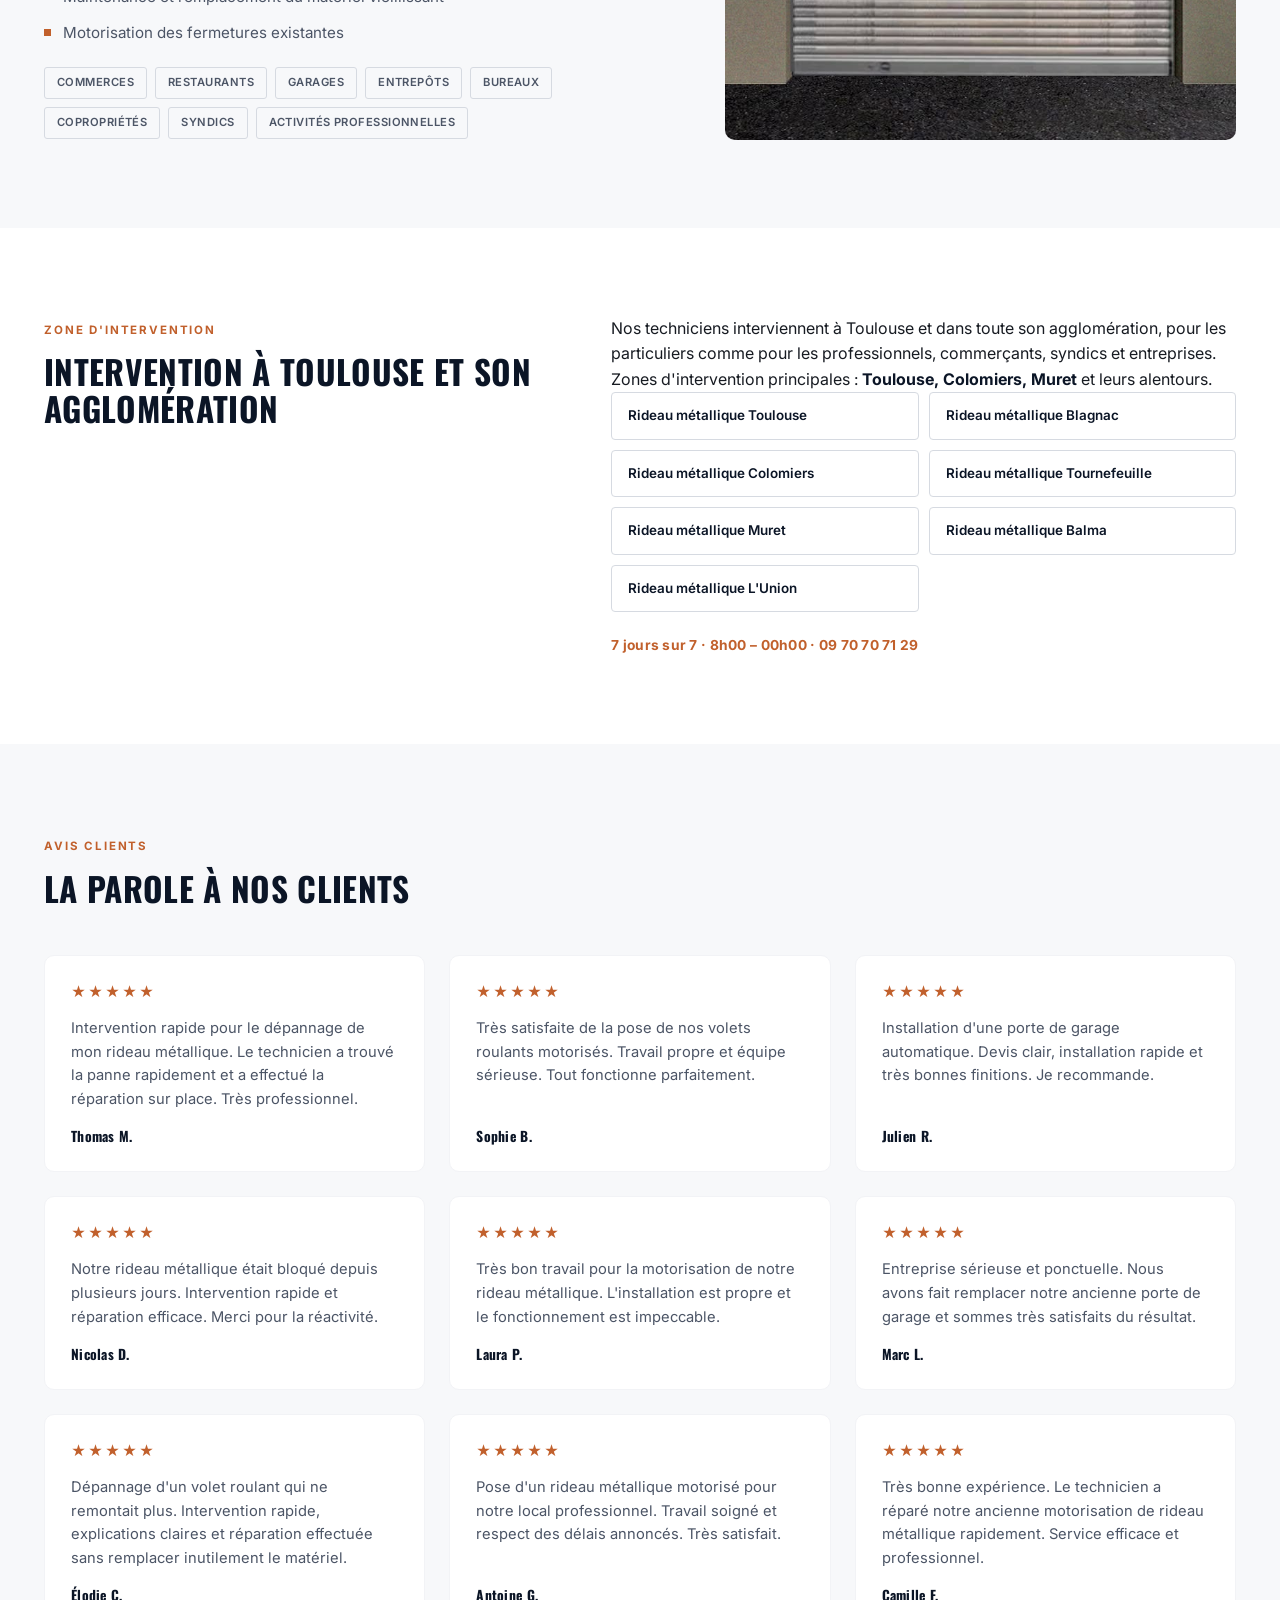
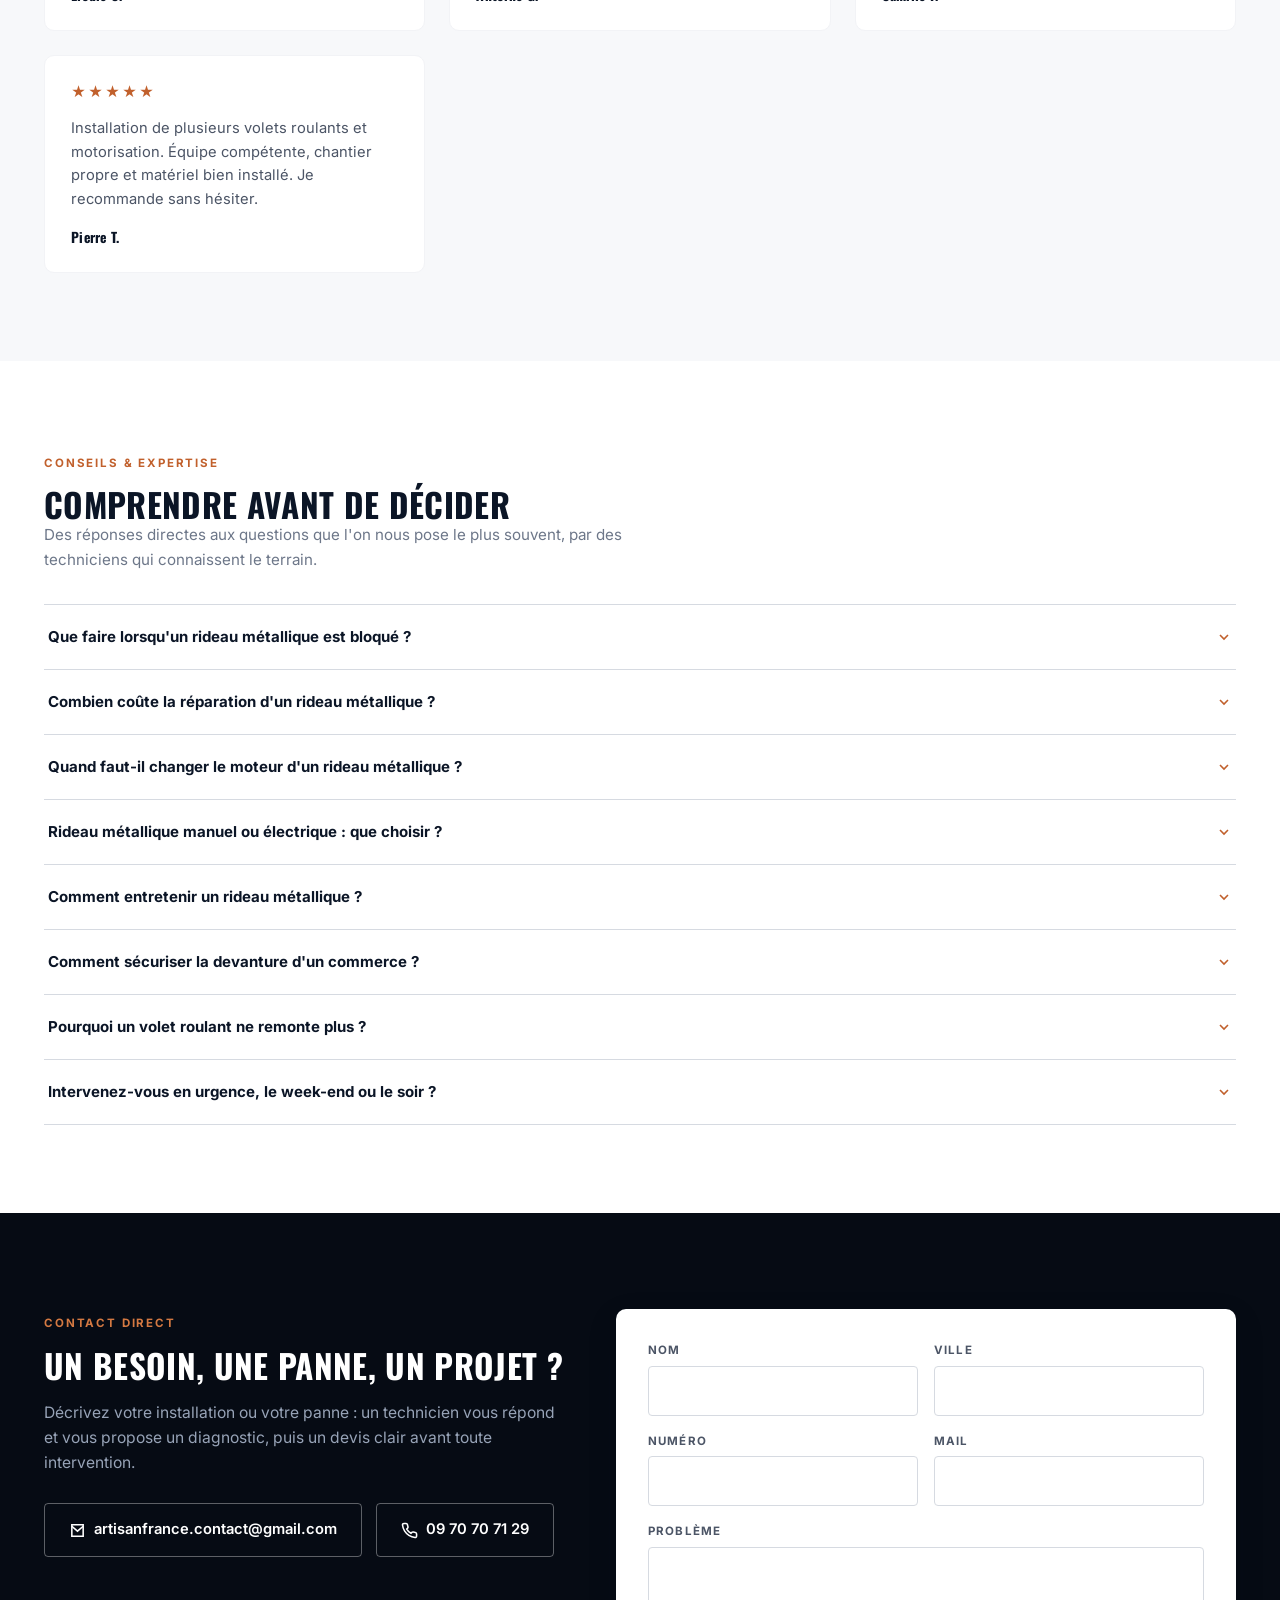
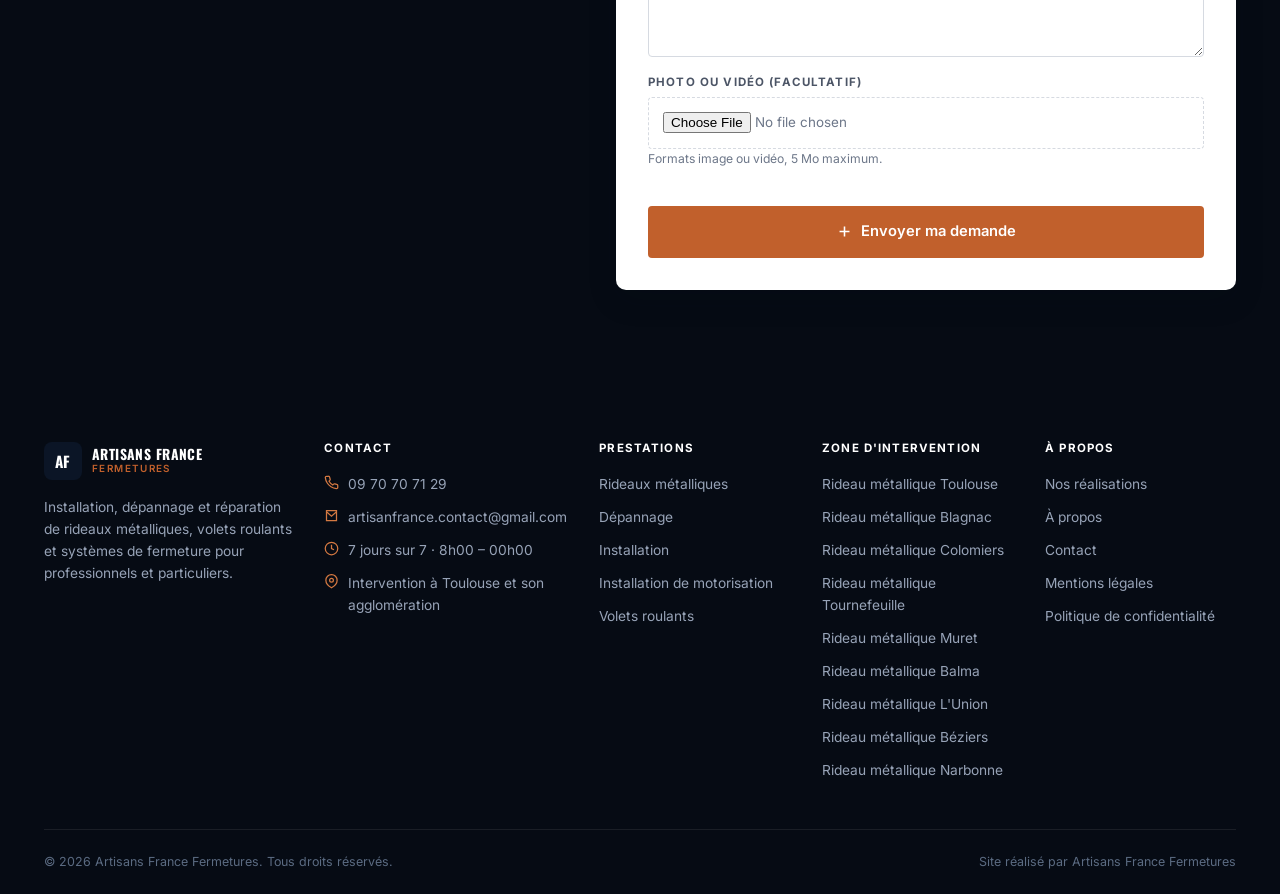
==== commit 52e1db83: "Add files via upload" ====
--- a/index.html
+++ b/index.html
@@ -530,6 +530,8 @@
           <li><a href="rideaux-metalliques.html">Rideau métallique Muret</a></li>
           <li><a href="rideaux-metalliques.html">Rideau métallique Balma</a></li>
           <li><a href="rideaux-metalliques.html">Rideau métallique L'Union</a></li>
+          <li><a href="beziers.html">Rideau métallique Béziers</a></li>
+          <li><a href="narbonne.html">Rideau métallique Narbonne</a></li>
         </ul>
       </div>
       <div class="footer-col">
--- a/css/style.css
+++ b/css/style.css
@@ -389,26 +389,20 @@
 .process-step p { color: var(--steel-300); font-size: 0.84rem; }
 
 /* Réalisations ------------------------------------------------------------------ */
-.works-grid { display: grid; grid-template-columns: repeat(3, 1fr); gap: 26px; }
-.work-card { background: var(--white); }
-.work-photo { position: relative; aspect-ratio: 4 / 3.1; overflow: hidden; border-radius: var(--radius-sm); margin-bottom: 18px; background: var(--gray-100); }
-.work-photo img { width: 100%; height: 100%; object-fit: cover; }
-.work-tag {
-  position: absolute;
-  top: 12px;
-  left: 12px;
-  background: var(--white);
-  color: var(--navy-900);
-  font-size: 0.62rem;
-  font-weight: 700;
-  letter-spacing: 0.1em;
-  text-transform: uppercase;
-  padding: 5px 10px;
-  border-radius: 3px;
-}
-.work-card .eyebrow { font-size: 0.66rem; margin-bottom: 8px; }
-.work-card h3 { font-size: 1rem; margin-bottom: 8px; }
-.work-card p { color: var(--gray-500); font-size: 0.88rem; }
+.works-scroll { overflow: hidden; -webkit-mask-image: linear-gradient(90deg, transparent, #000 5%, #000 95%, transparent); mask-image: linear-gradient(90deg, transparent, #000 5%, #000 95%, transparent); }
+.works-track { display: flex; gap: 14px; width: max-content; animation: works-scroll 42s linear infinite; }
+.works-scroll:hover .works-track { animation-play-state: paused; }
+.works-item { flex: none; width: 260px; aspect-ratio: 1 / 1; overflow: hidden; border-radius: var(--radius-sm); background: var(--gray-100); }
+.works-item img { width: 100%; height: 100%; object-fit: cover; display: block; }
+
+@keyframes works-scroll {
+  from { transform: translateX(0); }
+  to { transform: translateX(-50%); }
+}
+
+@media (max-width: 720px) {
+  .works-item { width: 190px; }
+}
 
 /* Professionnels ------------------------------------------------------------------ */
 .pro-grid { display: grid; grid-template-columns: 1.1fr 0.9fr; gap: 56px; align-items: center; }
@@ -429,6 +423,7 @@
 }
 .pro-photo { border-radius: var(--radius-md); overflow: hidden; aspect-ratio: 4/3.6; background: var(--gray-100); }
 .pro-photo img { width: 100%; height: 100%; object-fit: cover; }
+.pro-photo iframe { width: 100%; height: 100%; border: 0; display: block; }
 
 /* Zone d'intervention ------------------------------------------------------------------ */
 .zone-grid { display: grid; grid-template-columns: 0.9fr 1.1fr; gap: 56px; align-items: start; }
@@ -642,7 +637,6 @@
 @media (max-width: 1080px) {
   .services-grid, .symptoms-grid { grid-template-columns: repeat(2, 1fr); }
   .process-steps { grid-template-columns: repeat(2, 1fr); }
-  .works-grid { grid-template-columns: repeat(2, 1fr); }
   .pro-grid, .zone-grid, .content-grid { grid-template-columns: 1fr; }
   .pro-photo { order: -1; max-width: 480px; }
   .section-head { grid-template-columns: 1fr; }
@@ -686,7 +680,7 @@
 }
 
 @media (max-width: 720px) {
-  .services-grid, .symptoms-grid, .process-steps, .works-grid { grid-template-columns: 1fr; }
+  .services-grid, .symptoms-grid, .process-steps { grid-template-columns: 1fr; }
   .reason-row { grid-template-columns: 1fr; gap: 6px; }
   .zone-pills { grid-template-columns: 1fr; }
   .footer-grid { grid-template-columns: repeat(2, 1fr); }
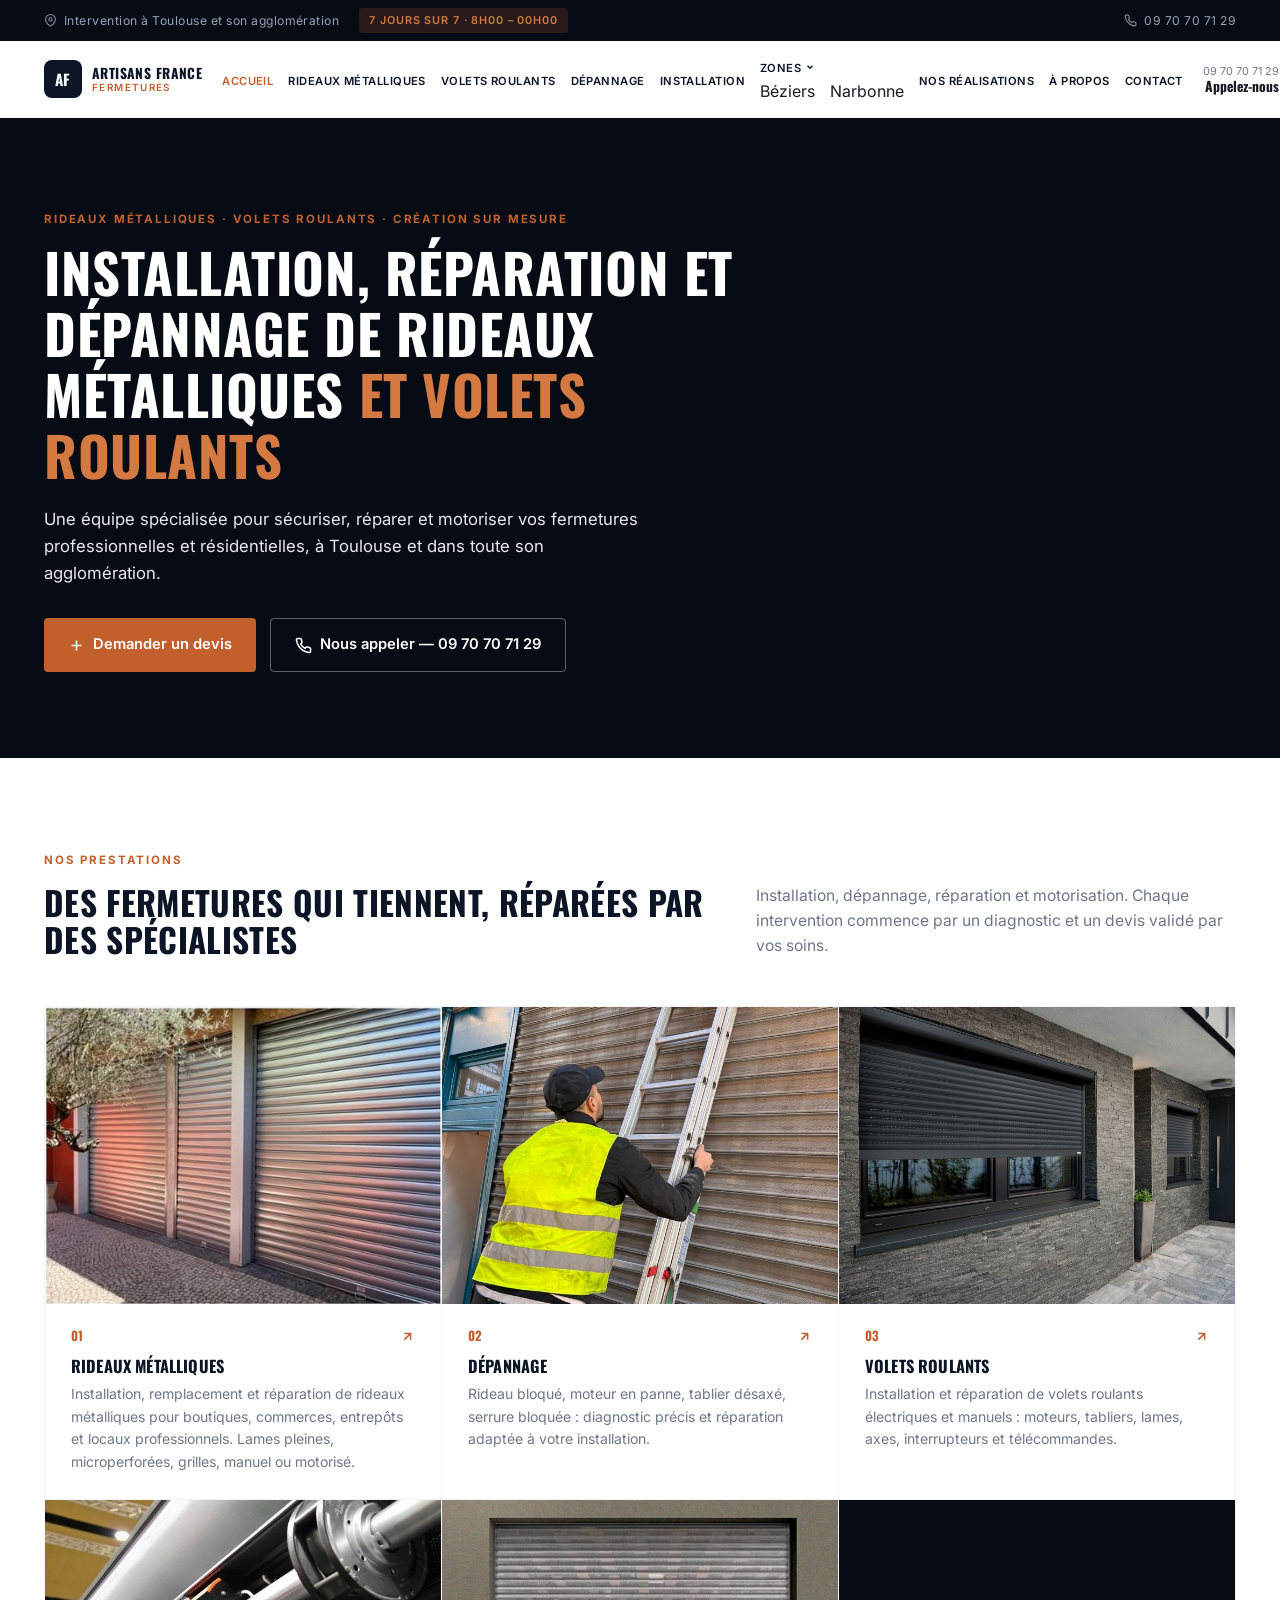
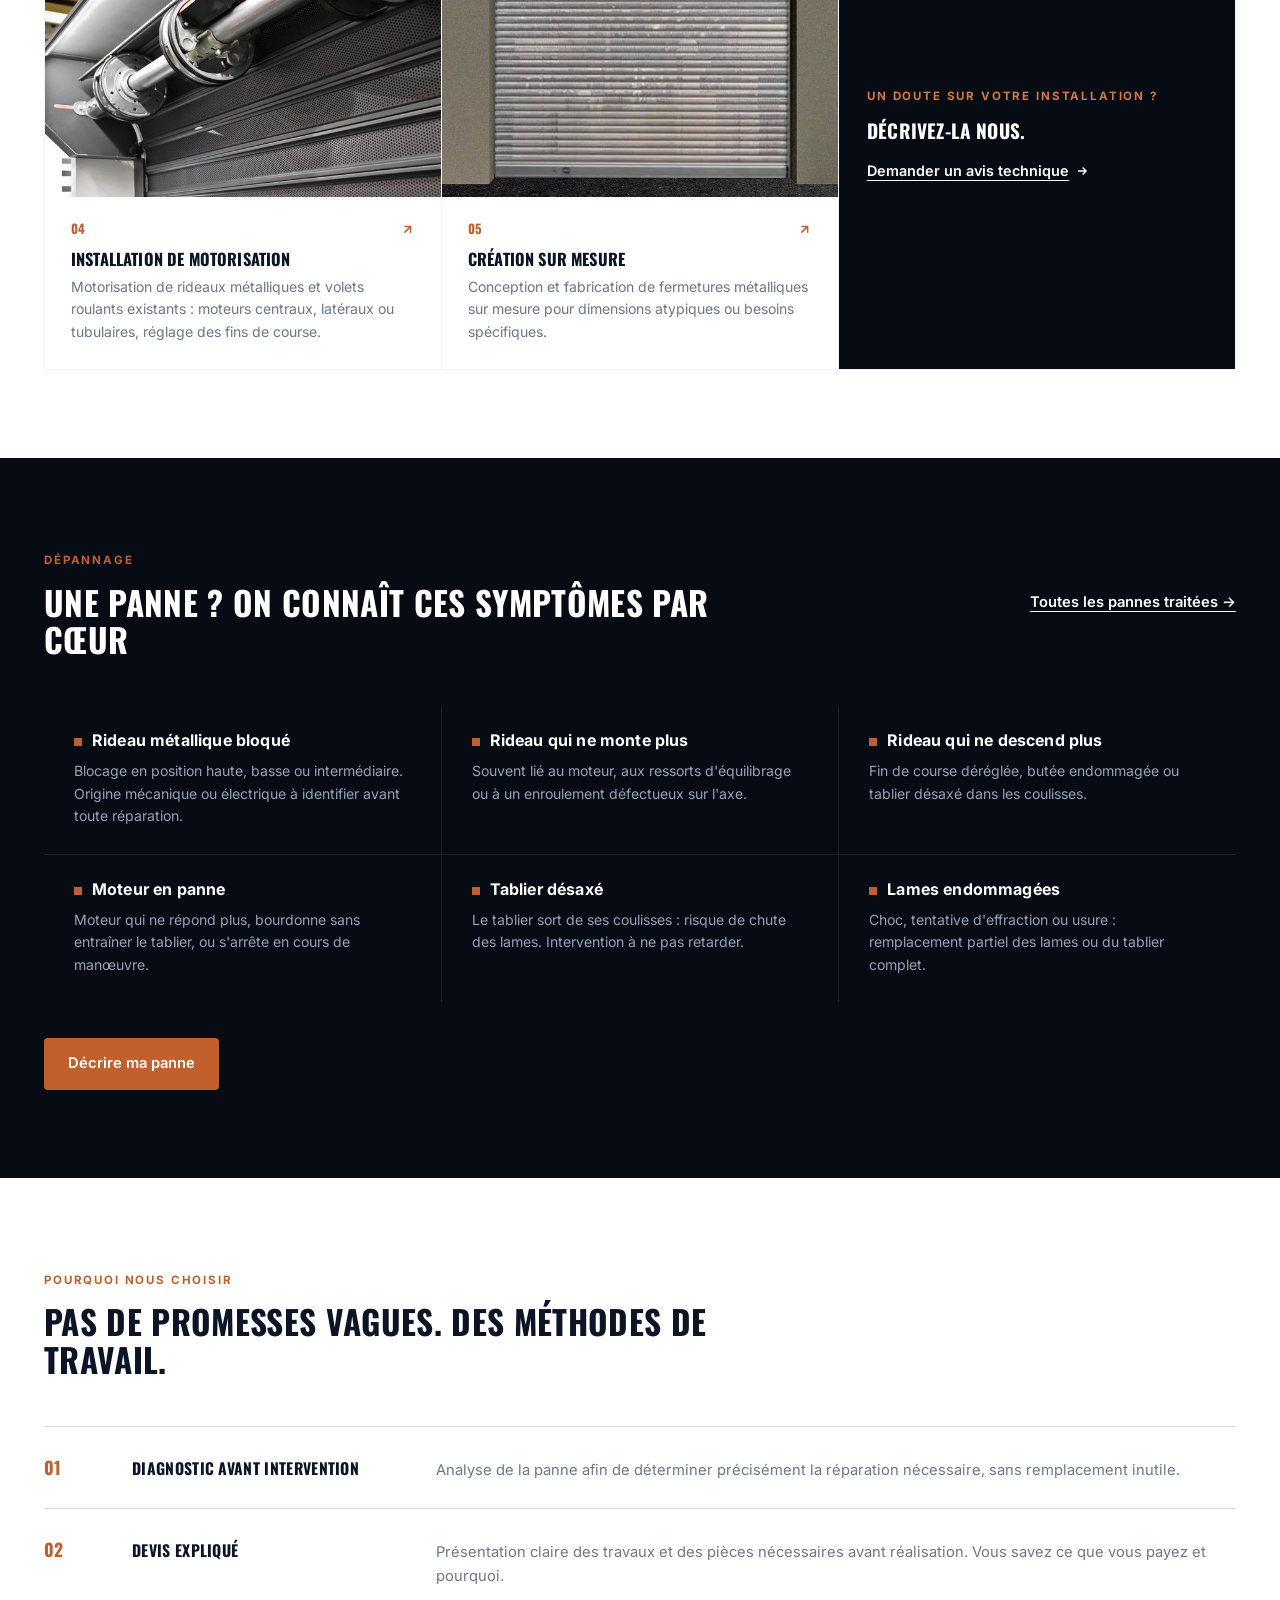
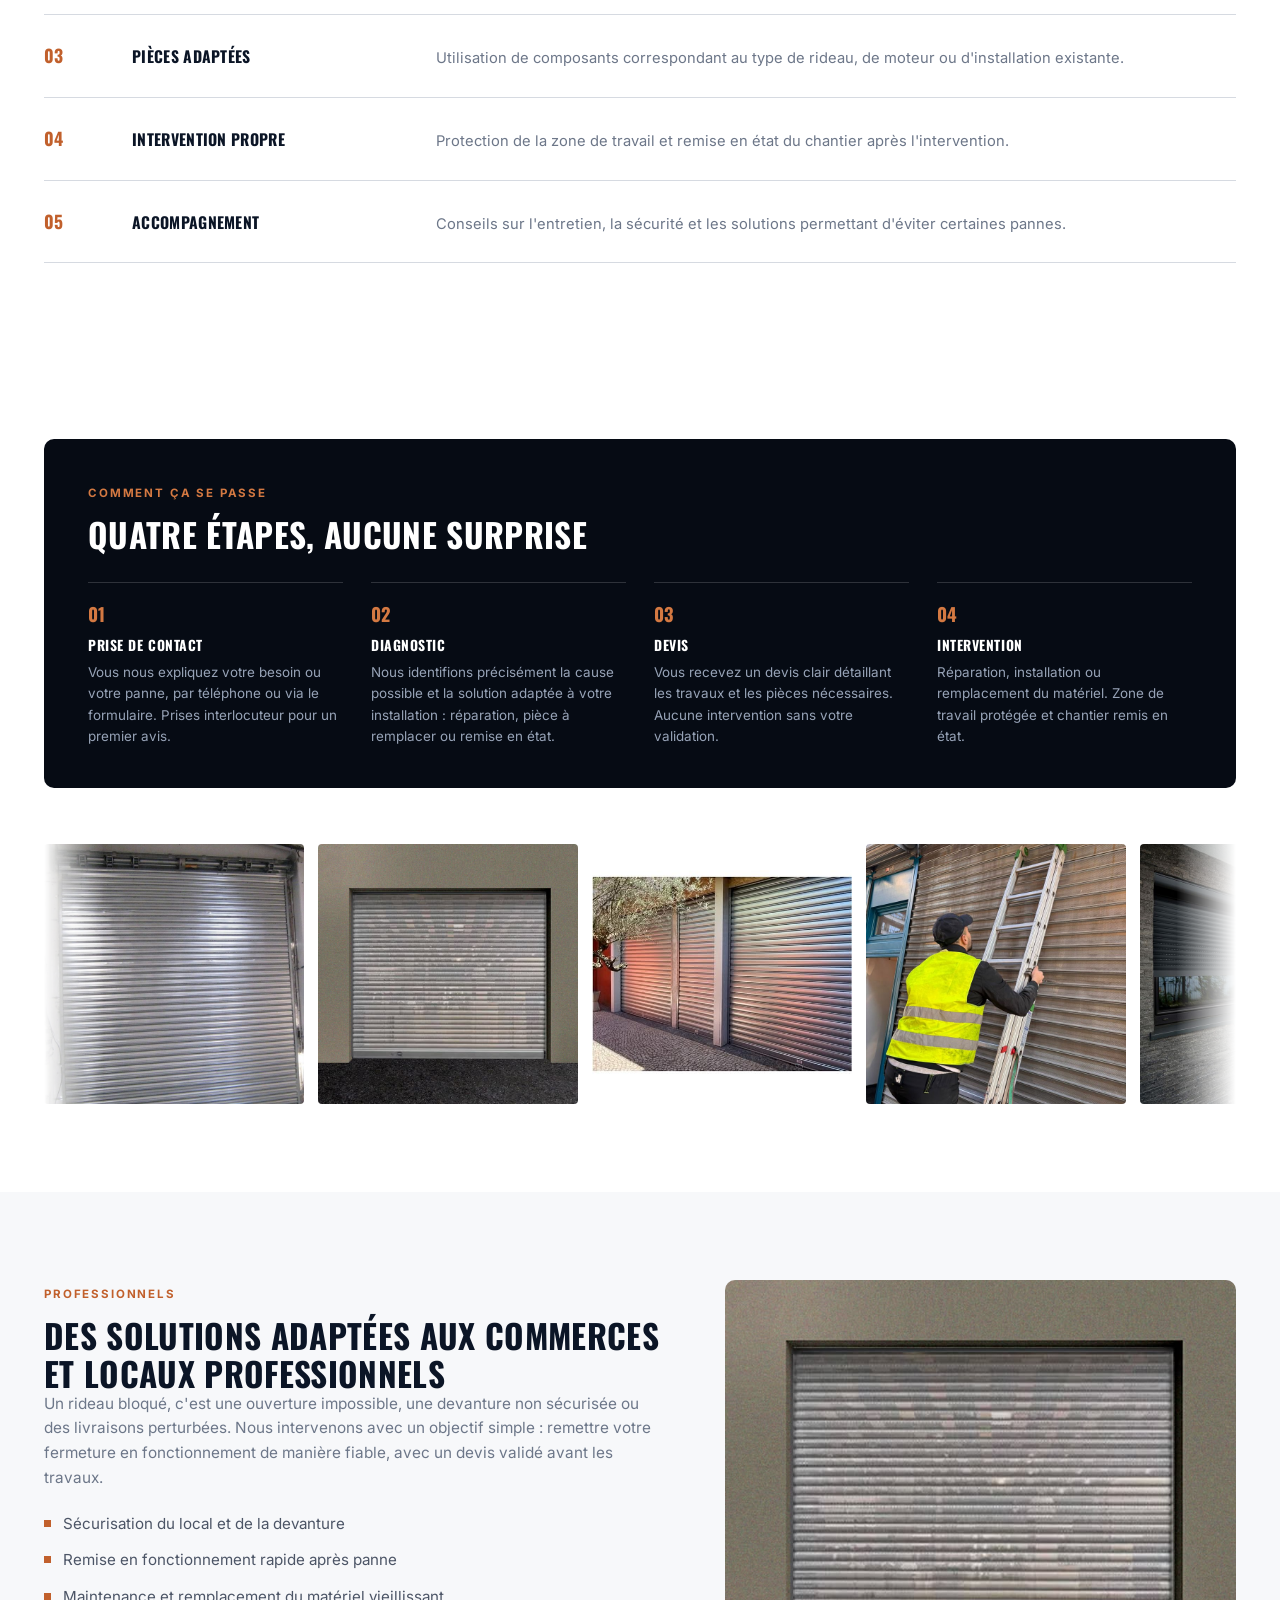
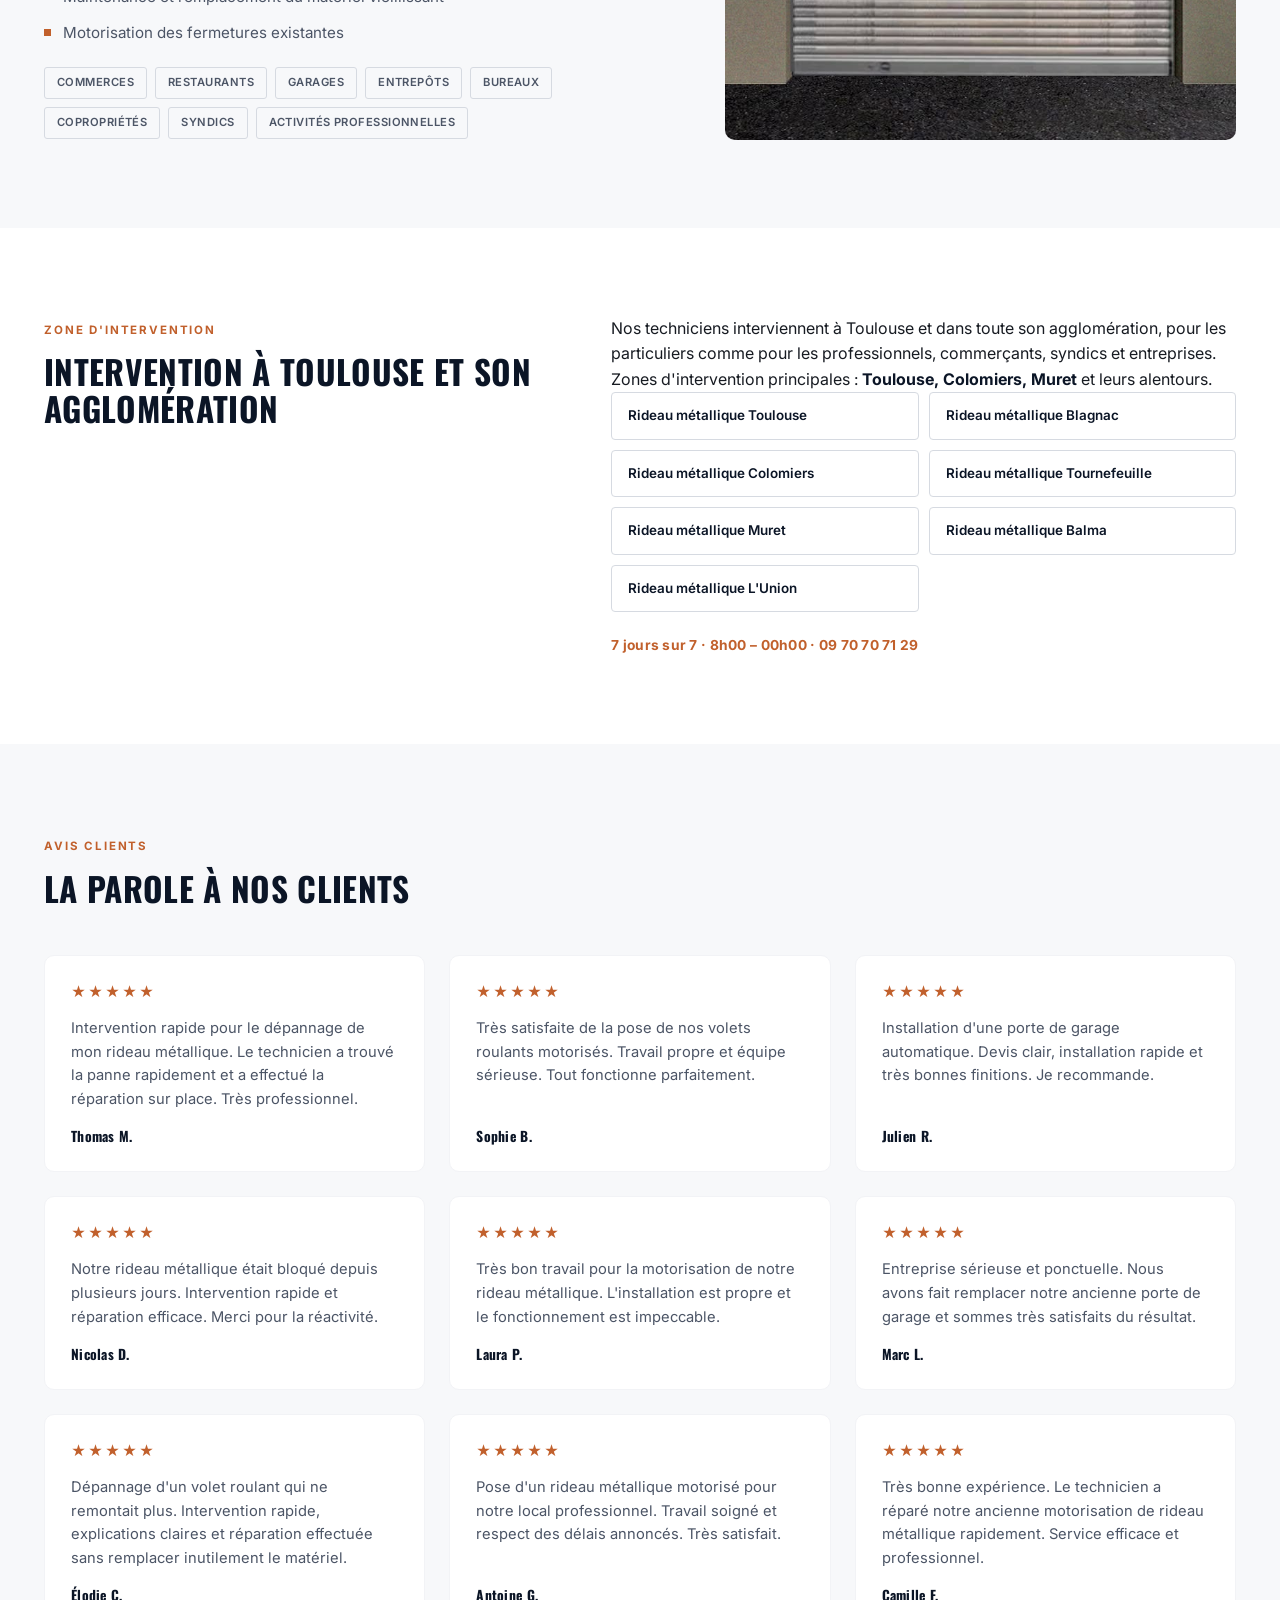
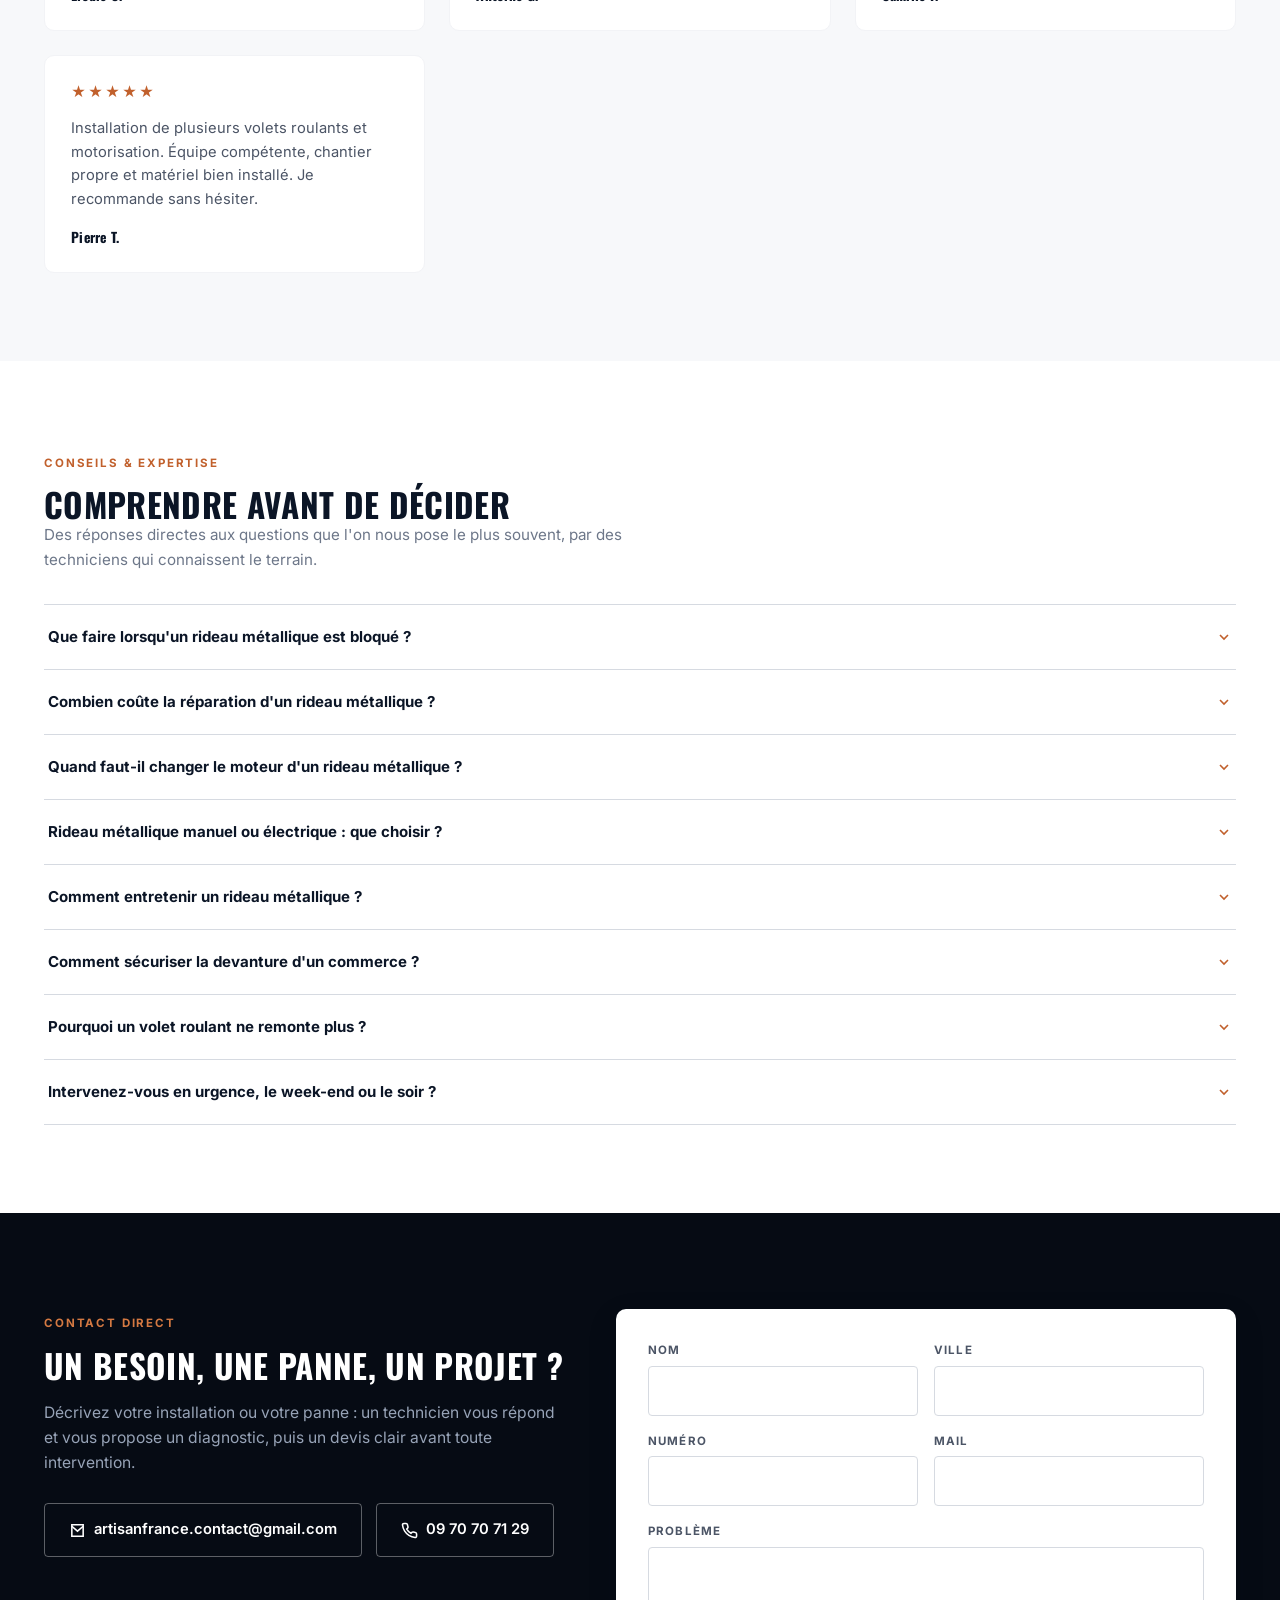
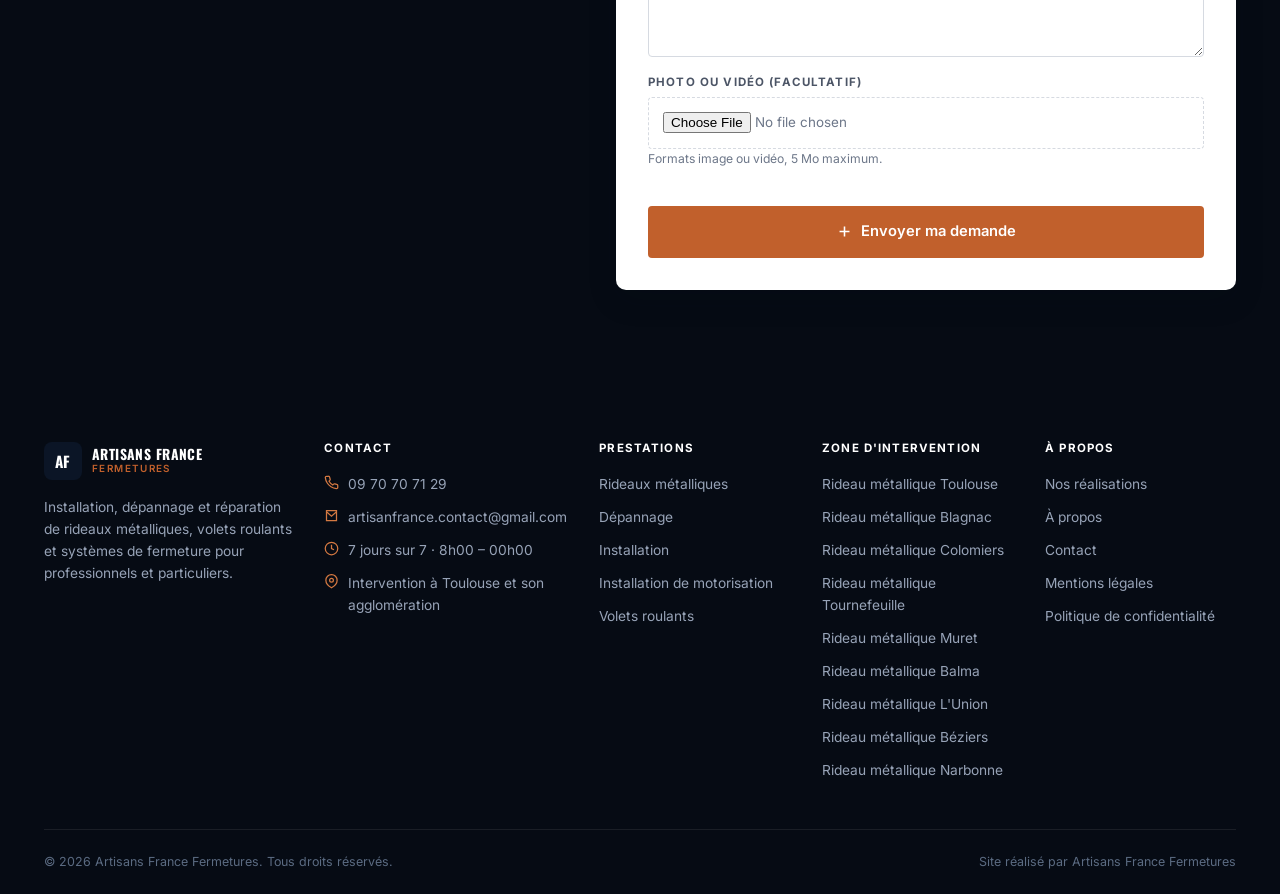
==== commit 2817197d: "Add files via upload" ====
--- a/index.html
+++ b/index.html
@@ -46,6 +46,13 @@
         <li><a class="nav-link" href="volets-roulants.html">Volets roulants</a></li>
         <li><a class="nav-link" href="depannage.html">Dépannage</a></li>
         <li><a class="nav-link" href="installation.html">Installation</a></li>
+        <li class="has-dropdown">
+          <a class="nav-link" href="#">Zones <svg viewBox="0 0 24 24" width="10" height="10" fill="none" stroke="currentColor" stroke-width="3"><path d="M6 9l6 6 6-6"/></svg></a>
+          <ul class="dropdown-menu">
+            <li><a href="beziers.html">Béziers</a></li>
+            <li><a href="narbonne.html">Narbonne</a></li>
+          </ul>
+        </li>
         <li><a class="nav-link" href="#realisations">Nos réalisations</a></li>
         <li><a class="nav-link" href="#apropos">À propos</a></li>
         <li><a class="nav-link" href="#contact">Contact</a></li>
